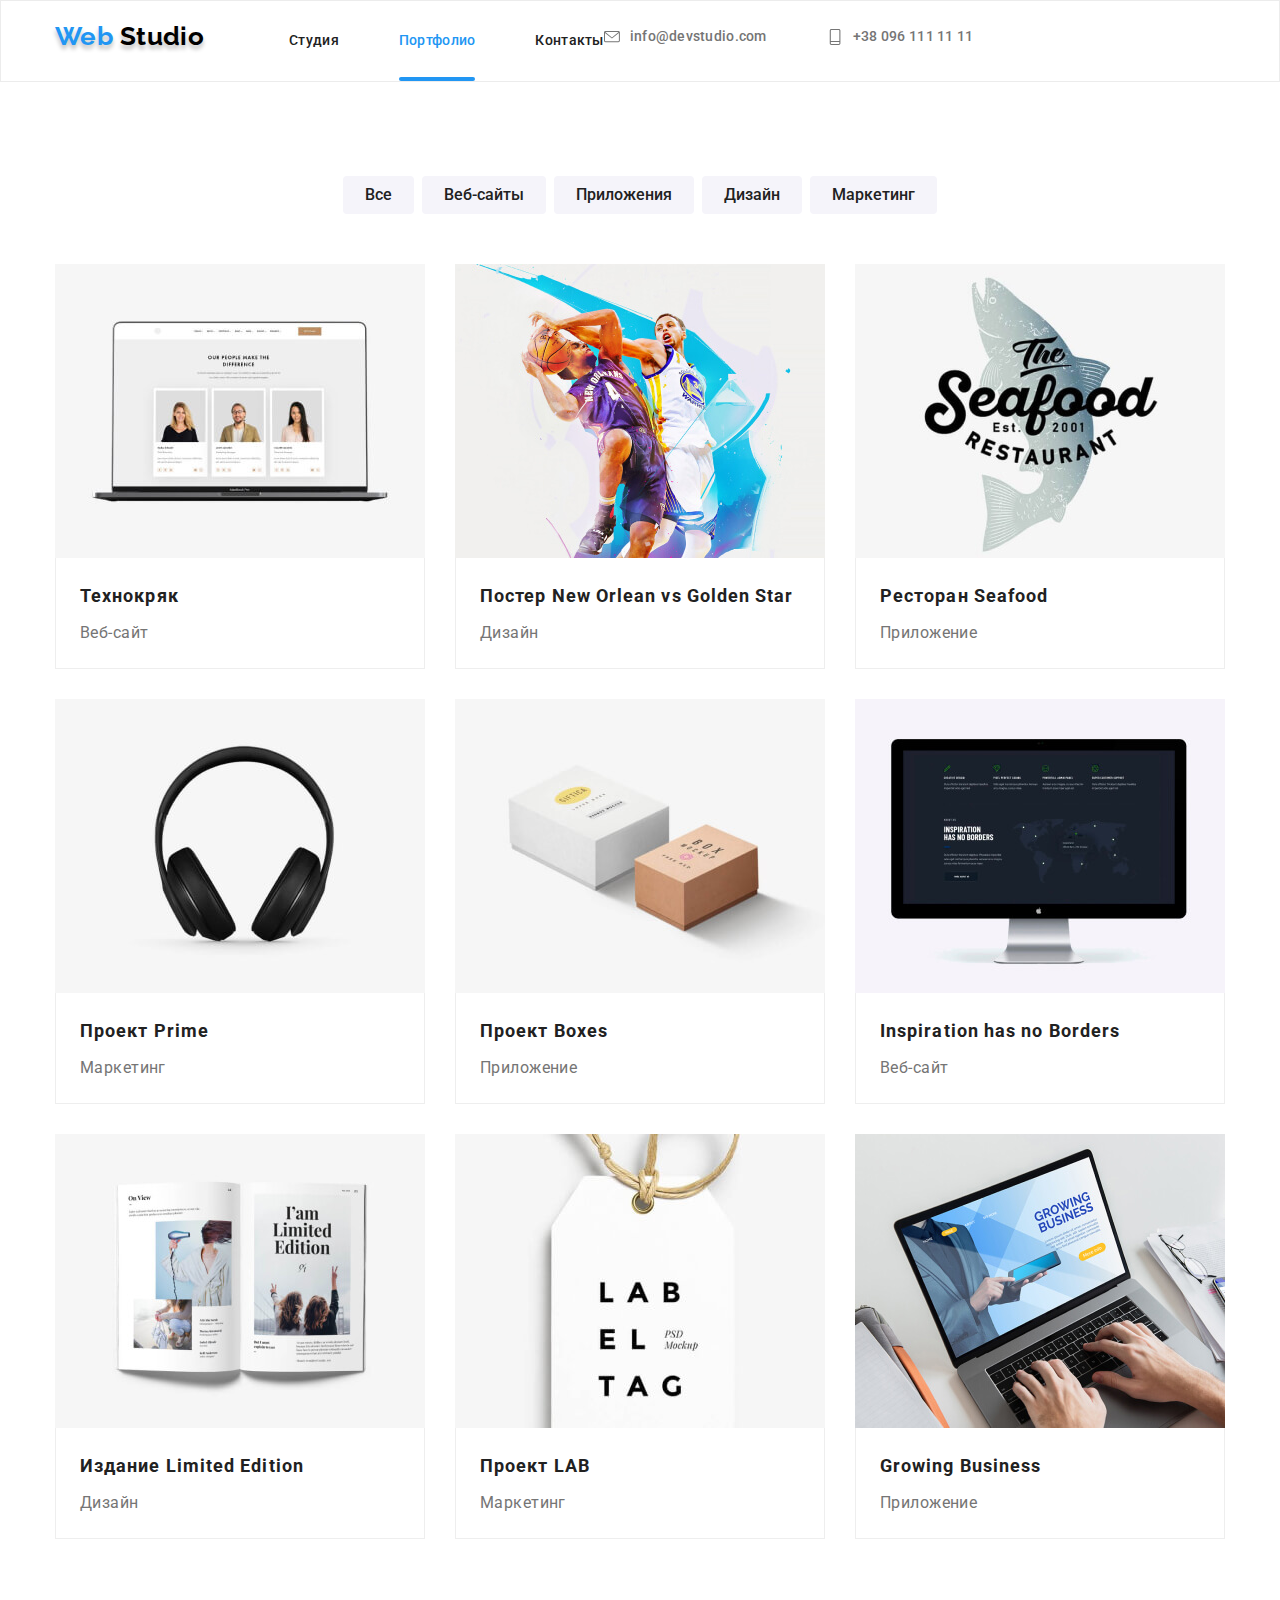
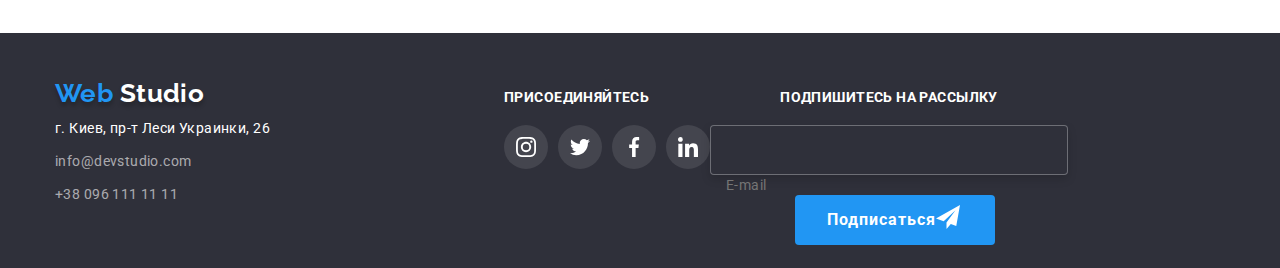
==== portfolio.html @ c0e1aef9 "adaptive" ====
<!DOCTYPE html>
<html lang="ru">
<head>
    <meta charset="UTF-8">
    <meta name="Web-Studio" content="Создание сайтов для любого бизнеса">
    <title>Web-Studio</title>
    <link rel="stylesheet" href="https://cdnjs.cloudflare.com/ajax/libs/animate.css/4.0.0/animate.min.css"/>
    <link href="https://fonts.googleapis.com/css2?family=Raleway:wght@700&family=Roboto:wght@400;500;700;900&display=swap" rel="stylesheet">
    <link rel="stylesheet" href="./css/portfolio.min.css">
</head>
<body>
    <!-- Шапка -->
    <header class="header">
        <nav class="container navigation" >
             <a class="logo link animate__pulse" lang="en" href="./index.html"> 
                <span class="logo-web" > Web </span> Studio </a> 
            <ul class="navigation-list list">
            <li class="navigation-list-item"> 
                <a class="navigation-list-link stud link"
                 href="./index.html"> Cтудия  </a></li>
            <li class="navigation-list-item">
                 <a class="navigation-list-link portf link"
                  href="./portfolio.html"> Портфолио  </a></li>
            <li class="navigation-list-item"> 
                <a class="navigation-list-link contacts link" href="  "> Контакты  </a></li>
            </ul>
            <address class="address">
                <ul class="address-nav list">
                <li class="address-nav-list">
                    <a class="address-nav-link link" 
                    href="mailto:info@devstudio.com">
                    <svg class="address-nav-list-svg">
                        <use href="./images/sprite.svg#icon-email"></use>
                    </svg>
                     info@devstudio.com  </a></li>
                     <li class="address-nav-list">
                    <a class="address-nav-link link"
                    href="tell:+380961111111"> 
                    <svg class="address-nav-list-svg">
                        <use href="./images/sprite.svg#icon-mobile"></use>
                    </svg>
                    +38 096 111 11 11  </a> 
                </li></ul>
                
            </address>  
        </nav>
    </header>

<!--Основа-->
<main>
    <div  class="container section portfolio">
    <h1 hidden> Галерея </h1>
    <ul class="filter-portfolio list">
        <li class="filter-portfolio-button work-button"> <button type="button" > Все </button></li>
        <li class="filter-portfolio-button work-button"> <button type="button" > Веб-сайты</button></li>
        <li class="filter-portfolio-button work-button"> <button type="button" > Приложения</button></li>
        <li class="filter-portfolio-button work-button"> <button type="button" > Дизайн</button></li>
        <li class="filter-portfolio-button work-button"> <button type="button" > Маркетинг</button></li>
    </ul>
    <!--Третья, шестая и девятая картинка берет свойство высоты авто, а другие нет,почему? -->
    <ul class="portfolio list link">
        <li class="portfolio-list">
            <a class="portfolio-list-link link" href="">
            <div class="portfolio-box">
            <img src="./images/portfolio-images/portfolio-images-website-1.jpg" 
            alt="Фото проекта веб-сайта 1" width="370" height="294"> 
            <p class="portfolio-text-hidden">Технокряк это современная площадка распространения коронавируса. 
                Компании используют эту платформу для цифрового шпионажа и атак на защищённые сервера конкурентов.</p>
        </div>
            <div class="portfolio-list-class">
                 <h2 class="portfolio-list-title link">Технокряк</h2> 
                <p class="portfolio-list-text link">Веб-сайт</p> 
                </div></a></li>
        
         <li class="portfolio-list">
             <a class="portfolio-list-link link" href="">
                <div class="portfolio-box">
                <img src="./images/portfolio-images/portfolio-images-design-1.jpg" 
            alt="Фото проекта дизайн 1" width="370" height="294">
             <p class="portfolio-text-hidden">Технокряк это современная площадка распространения коронавируса. 
                Компании используют эту платформу для цифрового шпионажа и атак на защищённые сервера конкурентов.</p>
        </div>  
            <div class="portfolio-list-class">
                <h2 class="portfolio-list-title">Постер <span lang="en"> New Orlean vs Golden Star</span></h2> 
                <p class="portfolio-list-text">Дизайн</p> 
                <p hidden></p> 
                </div></a></li>
        
        <li class="portfolio-list">
            <a class="portfolio-list-link link" href="">
                <div class="portfolio-box">
                <img  src="./images/portfolio-images/portfolio-images-app-1.jpg"
            alt="Фото проекта приложение 1" width="370" height="294">
             <p class="portfolio-text-hidden">Технокряк это современная площадка распространения коронавируса. 
                Компании используют эту платформу для цифрового шпионажа и атак на защищённые сервера конкурентов.</p>
        </div>
             <div class="portfolio-list-class">
                 <h2 class="portfolio-list-title">Ресторан<span lang="en"> Seafood</span></h2> 
                <p class="portfolio-list-text">Приложение</p> <p hidden></p>
                </div></a></li>
        
        <li class="portfolio-list">
            <a class="portfolio-list-link link" href="">
                 <div class="portfolio-box">
                <img src="./images/portfolio-images/portfolio-images-marketing-1.jpg" 
            alt="Фото проекта маркетинг 1" width="370" height="294"> 
             <p class="portfolio-text-hidden">Технокряк это современная площадка распространения коронавируса. 
                Компании используют эту платформу для цифрового шпионажа и атак на защищённые сервера конкурентов.</p>
        </div>
             <div class="portfolio-list-class">
                <h2 class="portfolio-list-title"> Проект <span lang="en"> Prime</span></h2> 
                 <p class="portfolio-list-text">Маркетинг</p> <p hidden></p>
                </div></a></li>
        
         <li class="portfolio-list">
             <a class="portfolio-list-link link" href="">
                  <div class="portfolio-box">
                  <img src="./images/portfolio-images/portfolio-images-app-2.jpg" 
            alt="Фото проекта приложение 2" width="370" height="294"> 
             <p class="portfolio-text-hidden">Технокряк это современная площадка распространения коронавируса. 
                Компании используют эту платформу для цифрового шпионажа и атак на защищённые сервера конкурентов.</p>
        </div>
             <div class="portfolio-list-class">
             <h2 class="portfolio-list-title">Проект <span lang="en"> Boxes</span></h2> 
             <p class="portfolio-list-text"> Приложение </p> <p hidden></p>
            </div></a></li>
        
         <li class="portfolio-list">
             <a class="portfolio-list-link link" href="">
                  <div class="portfolio-box">
                  <img src="./images/portfolio-images/portfolio-images-website-2.jpg" 
            alt="Фото проекта веб-сайта 2" width="370" height="294">
             <p class="portfolio-text-hidden">Технокряк это современная площадка распространения коронавируса. 
                Компании используют эту платформу для цифрового шпионажа и атак на защищённые сервера конкурентов.</p>
        </div> 
             <div class="portfolio-list-class">
            <h2 class="portfolio-list-title"><span lang="en"> Inspiration has no Borders</span></h2> 
             <p class="portfolio-list-text"> Веб-сайт </p> <p hidden></p></div></a></li>
        
         <li class="portfolio-list">
             <a class="portfolio-list-link link" href="">
                  <div class="portfolio-box">
                  <img src="./images/portfolio-images/portfolio-images-design-2.jpg" 
            alt="Фото проекта дизайн 2" width="370" height="294">
             <p class="portfolio-text-hidden">Технокряк это современная площадка распространения коронавируса. 
                Компании используют эту платформу для цифрового шпионажа и атак на защищённые сервера конкурентов.</p>
        </div>  
            <div class="portfolio-list-class">
            <h2 class="portfolio-list-title"> Издание <span lang="en"> Limited Edition </span></h2> 
            <p class="portfolio-list-text">Дизайн</p> <p hidden></p></div></a></li>
        
        <li class="portfolio-list">
            <a class="portfolio-list-link link" href="">
                 <div class="portfolio-box">
                 <img src="./images/portfolio-images/portfolio-images-marketing-2.jpg" 
            alt="Фото проекта маркетинг 2" width="370" height="294">
             <p class="portfolio-text-hidden">Технокряк это современная площадка распространения коронавируса. 
                Компании используют эту платформу для цифрового шпионажа и атак на защищённые сервера конкурентов.</p>
        </div>  
            <div class="portfolio-list-class">
            <h2 class="portfolio-list-title">Проект <span lang="en"> LAB </span></h2> 
            <p class="portfolio-list-text">Маркетинг</p> <p hidden></p></div></a></li>
        
        <li class="portfolio-list">
            <a class="portfolio-list-link link" href="">
                 <div class="portfolio-box">
                 <img src="./images/portfolio-images/portfolio-images-app-3.jpg" 
            alt="Фото проекта приложение 3" width="370" height="294"> 
             <p class="portfolio-text-hidden">Технокряк это современная площадка распространения коронавируса. 
                Компании используют эту платформу для цифрового шпионажа и атак на защищённые сервера конкурентов.</p>
        </div> 
            <div class="portfolio-list-class">
            <h2 class="portfolio-list-title"><span lang="en"> Growing Business</span></h2> 
            <p class="portfolio-list-text">Приложение</p> <p hidden></p></div></a></li>
    </ul>
</div>


</main>

<!-- Подвал -->

<footer>
    <div class="container">
     <div class="footer-flex">
         <div class="footer-section-address">
        <a class="logo foot link" lang="en" href="./index.html"> <span class="logo-web" > Web </span> <span class="logo-studio" >Studio</span>  </a>  
    <address class="address-footer text" >
        г. Киев, пр-т Леси Украинки, 26  </address>
    
        <address class="address-footer contact">
            <a class="address-nav-link-footer mail link" href="mailto:info@devstudio.com"> info@devstudio.com  </a>
            <a class="address-nav-link-footer tell link" href="tell:+380961111111"> +38 096 111 11 11  </a>  
        </address>
        </div>
    <!-- Присоединяйтесь /// -->
    <div class="footer-section join-in" >    
      <b class="join-in-text"> Присоединяйтесь </b> 
      <ul class="social link list">
        <li class="social-link" > 
            <a class="social-link-item bottom" href="" aria-label="Ссылка на Instagram">
            <svg class="social-link-svg bottom-svg">
                <use href="./images/sprite.svg#icon-instagram"></use>
            </svg></a></li>
        <li class="social-link"> 
            <a class="social-link-item bottom" href="" aria-label="Ссылка на Twitter">
                <svg class="social-link-svg bottom-svg">
                <use href="./images/sprite.svg#icon-twitter"></use>
            </svg></a></li> 
        <li class="social-link"> 
            <a class="social-link-item bottom" href="" aria-label="Ссылка на Facebook">
                <svg class="social-link-svg bottom-svg">
                <use href="./images/sprite.svg#icon-facebook"></use>
            </svg></a></li>
        <li class="social-link"> 
            <a class="social-link-item bottom" href="" aria-label="Ссылка на Linkedin">
                <svg class="social-link-svg bottom-svg">
                <use href="./images/sprite.svg#icon-linkedin"></use>
            </svg></a></li>
    </ul>
    </div>
    <div class="footer-subscribe">
        <b class="join-in-text">ПОДПИШИТЕСЬ НА РАССЫЛКУ</b>
        <form action="#" class="footer-subscribe-form">
            <input type="email" id="subscribe-email" name="footer-email" placeholder=" " class="footer-subscribe-input" />
            <label for="subscribe-email" class="footer-subscribe-label">E-mail</label>
            <button type="submit" class="footer-subscribe-button hero-title-button">
                <span>Подписатьcя</span>
                <svg width="24" height="24">
                    <use href="./images/sprite.svg#icon-icon-send"></use>
                </svg>
            </button>
        </form>
    </div>
    </div>
    </footer>
</div>
</footer>
<script src="./js/modal.js"></script>
</body>
</html>
---- css/portfolio.min.css ----
/*! normalize.css v8.0.1 | MIT License | github.com/necolas/normalize.css */html{line-height:1.15;-webkit-text-size-adjust:100%}body{margin:0}main{display:block}h1{font-size:2em;margin:0.67em 0}hr{box-sizing:content-box;height:0;overflow:visible}pre{font-family:monospace, monospace;font-size:1em}a{background-color:transparent}abbr[title]{border-bottom:none;text-decoration:underline;text-decoration:underline dotted}b,strong{font-weight:bolder}code,kbd,samp{font-family:monospace, monospace;font-size:1em}small{font-size:80%}sub,sup{font-size:75%;line-height:0;position:relative;vertical-align:baseline}sub{bottom:-0.25em}sup{top:-0.5em}img{border-style:none}button,input,optgroup,select,textarea{font-family:inherit;font-size:100%;line-height:1.15;margin:0}button,input{overflow:visible}button,select{text-transform:none}button,[type="button"],[type="reset"],[type="submit"]{-webkit-appearance:button}button::-moz-focus-inner,[type="button"]::-moz-focus-inner,[type="reset"]::-moz-focus-inner,[type="submit"]::-moz-focus-inner{border-style:none;padding:0}button:-moz-focusring,[type="button"]:-moz-focusring,[type="reset"]:-moz-focusring,[type="submit"]:-moz-focusring{outline:1px dotted ButtonText}fieldset{padding:0.35em 0.75em 0.625em}legend{box-sizing:border-box;color:inherit;display:table;max-width:100%;padding:0;white-space:normal}progress{vertical-align:baseline}textarea{overflow:auto}[type="checkbox"],[type="radio"]{box-sizing:border-box;padding:0}[type="number"]::-webkit-inner-spin-button,[type="number"]::-webkit-outer-spin-button{height:auto}[type="search"]{-webkit-appearance:textfield;outline-offset:-2px}[type="search"]::-webkit-search-decoration{-webkit-appearance:none}::-webkit-file-upload-button{-webkit-appearance:button;font:inherit}details{display:block}summary{display:list-item}template{display:none}[hidden]{display:none}.navigation-list-link,.address,.address-nav-list{font-weight:500;font-size:14px;line-height:1.14;letter-spacing:0.02em}.social{display:flex;flex-direction:row;flex-wrap:nowrap;justify-content:space-between;align-items:baseline}.list,.logo.foot.link,.portfolio.list{margin:0;padding:0}html{box-sizing:border-box}*,::before,::after{box-sizing:inherit}body{background-color:#fff;font-family:"Roboto",sans-serif;font-size:14px;color:#212121;letter-spacing:0.03em}img{display:block;max-width:100%;height:auto}.navigation{display:flex}.link{text-decoration:none;display:block}.list{list-style:none}.logo{font-family:Raleway;font-style:normal;font-weight:bold;font-size:26px;line-height:1.2;margin-right:85px;color:#000;text-shadow:0px 4px 4px rgba(0,0,0,0.25);animation-duration:10000ms}.logo .logo-web{color:#2196F3}.logo-studio{color:#fff}.logo.foot.link{margin-bottom:8px}.container{margin-left:auto;margin-right:auto;padding-left:15px;padding-right:15px;min-width:358px}@media screen and (min-width: 480px){.container{width:480px}}@media screen and (min-width: 768px){.container{width:768px}}@media screen and (min-width: 1200px){.container{width:1200px}}.section{padding-top:60px;padding-bottom:60px}@media screen and (min-width: 1200px){.section{padding-top:94px;padding-bottom:94px}}button{border:0}.menu-button{display:inline-flex;text-align:center;margin:0;padding:0;width:40px;height:40px;border:none;background-color:transparent}@media screen and (min-width: 768px){.menu-button{display:none}}.menu-button .icon-cross{display:none}.menu-button.is-open .icon-cross{display:block}.menu-button.is-open .icon-menu{display:none}.hero-title-button{font-weight:bold;font-size:16px;line-height:1.87;letter-spacing:0.06em;background-color:#2196F3;color:#fff;padding:10px 32px 10px 32px;border-radius:4px;border-color:#2196F3;transition:color 250ms cubic-bezier(0.4, 0, 0.2, 1)}.hero-title-button.hero:focus,.hero-title-button.hero:hover{color:#fff}.hero-title-button.hover-color{background-color:#188CE8;transition:color 250ms cubic-bezier(0.4, 0, 0.2, 1)}.hero-title-button.hover-color:hover{background-color:#2196F3}.work-button button{font-style:normal;font-weight:500;font-size:16px;line-height:1.62;text-align:center;background-color:#f5f4fa;border-radius:4px;border-width:0;padding-top:6px;padding-right:22px;padding-bottom:6px;padding-left:22px;color:#212121;background-color:#F5F4FA;transition:background-color 250ms cubic-bezier(0.4, 0, 0.2, 1),color 250ms cubic-bezier(0.4, 0, 0.2, 1)}.work-button button:focus,.work-button button:hover{color:#fff;outline:none;background-color:#2196F3}.filter-portfolio-button.work-button:not(:last-child){margin-right:8px}.footer-subscribe-button{margin-left:12px;fill:#fff;transition:background-color 250ms cubic-bezier(0.4, 0, 0.2, 1)}.footer-subscribe-button .svg{margin-left:10px}.footer-subscribe-button:hover,.footer-subscribe-button:focus{background-color:#188CE8}.header{position:relative;border:1px solid #ECECEC}@media screen and (max-width: 767px){.navigation{position:relative;align-items:center;justify-content:space-between;flex-grow:1;height:60px}.menu-container{background-color:#fff;padding-top:60px;padding-bottom:60px;text-align:center;font-size:20px}}@media screen and (min-width: 767px){.navigation{align-items:baseline}.navigation-list{display:flex;align-items:center}.navigation-list-item:not(:last-child){margin-right:50px}}@media screen and (max-width: 767px){.menu-container{display:none;position:absolute;top:100%;left:0;width:100%}.menu-container.is-open{display:block}}@media screen and (min-width: 768px){.menu-container{display:flex;justify-content:space-between;flex-grow:1}}@media screen and (max-width: 767px){.navigation-list{margin-bottom:60px}.navigation-list-link{display:inline-block}.navigation-list-link.studio{padding-bottom:8px}.navigation-list-link.portfolio{padding-bottom:8px}}.navigation-list-link{transition:color 250ms cubic-bezier(0.4, 0, 0.2, 1);position:relative}@media screen and (min-width: 768px){.navigation-list-link.link{color:#212121;padding-top:32px;padding-bottom:32px}}.navigation-list-link:hover,.navigation-list-link:focus{color:#2196F3}@media screen and (max-width: 480px){.navigation-list-item:not(:last-child){margin-bottom:40px;text-align:center}}@media screen and (min-width: 780px){.navigation-list-item{position:relative}.navigation-list-item:not(:last-child){margin-right:60px}}.navigation-list-link.studio::after,.navigation-list-link.portf::after{position:absolute;bottom:0;left:0;display:block;content:"";width:100%;height:4px;background:#2196F3;border-radius:2px}.navigation-list-link.studio:hover::after,.navigation-list-link.portf:hover::after{background-color:#757575}.navigation-list-link.studio,.navigation-list-link.portf{color:#2196F3;transition:color 1030ms cubic-bezier(0.4, 0, 0.2, 1),background-color 1030ms cubic-bezier(0.4, 0, 0.2, 1)}.navigation-list-link.studio:hover,.navigation-list-link.studio:focus,.navigation-list-link.portf:hover,.navigation-list-link.portf:focus{color:#757575}.address{display:block;font-style:normal}@media screen and (min-width: 1200px){.address-nav{display:flex}}.address-nav-link{color:#757575;transition:color 250ms cubic-bezier(0.4, 0, 0.2, 1)}.address-nav-link:hover,.address-nav-link:focus{color:#2196F3}@media screen and (min-width: 786px){.address-nav-link{display:flex;flex-wrap:nowrap;align-content:flex-start}}@media screen and (max-width: 480px){.address-nav-list{display:block}.address-nav-list:not(:last-child){margin-bottom:16px}}@media screen and (min-width: 1200px){.address-nav-list:not(:last-child){margin-right:60px}}.address-nav-list-svg{align-items:center;padding:0px;margin:0px;fill:#757575;width:16px;height:16px;margin-right:10px;transition:fill 250ms cubic-bezier(0.4, 0, 0.2, 1)}.address-nav-link:hover .address-nav-list-svg,.address-nav-link:focus .address-nav-list-svg{fill:#2196F3}.icon-cross{width:24px;height:16px}.icon-cross:hover,.icon-cross:focus{fill:#2196F3}.icon-menu{width:19px;height:19px}.icon-menu:hover,.icon-menu:focus{fill:#2196F3}.social.link.list{display:flex;justify-content:center}.social-link-item{display:flex;justify-content:center;align-items:center;width:44px;height:44px;border-radius:50%;background-color:#fff;transition:background-color 500ms cubic-bezier(0.4, 0, 0.2, 1)}.social-link-item:hover,.social-link-item:focus{background-color:#2196F3}.social-link:not(:last-child){margin-right:10px}.social-link-svg{width:20px;height:20px;fill:#AFB1B8;transition:fill 250ms cubic-bezier(0.4, 0, 0.2, 1)}.social-link-item:hover .social-link-svg,.social-link-item:focus .social-link-svg{fill:#fff}.social-link-svg.bottom-svg{fill:#fff;transition:fill 250ms cubic-bezier(0.4, 0, 0.2, 1)}.social-link-item.bottom{background-color:rgba(255,255,255,0.1)}.social-link-item.bottom:hover,.social-link-item.bottom:focus{background-color:#2196F3}footer{background-color:#2F303A;box-shadow:0px 4px 4px rgba(0,0,0,0.25)}.address-footer{font-weight:normal;font-size:14px;font-style:normal;line-height:1.71;display:block;color:#fff}.address-footer.text{margin-bottom:9px}.address-nav-link-footer{color:rgba(255,255,255,0.6)}.address-nav-link-footer.mail{margin-bottom:9px}@media screen and (min-width: 768px){.footer-flex{padding-bottom:60px}.footer-mobile{display:flex;padding-top:60px;align-items:baseline;padding-bottom:60px;margin-right:60px;margin-left:60px}.footer-section-address{margin-right:165px}.div-subscribe-form{display:flex;justify-content:center}.footer-subscribe-form{display:flex;align-items:center;flex-direction:column}.footer-subscribe-input{width:450px;height:50px;margin-bottom:20px}.footer-subscribe-label{top:20%}.footer-subscribe-button{display:flex;width:200px;height:50px}.footer-subscribe-button-text{margin-right:10px}}@media screen and (min-width: 1200px){.footer-mobile{display:block;padding-top:0px;padding-bottom:0px;margin-right:0px;margin-left:0px}.footer-flex{display:flex;padding-bottom:0px;padding-top:45px;align-items:baseline;padding-bottom:23px}.footer-section.join-in{margin-left:69px}.footer-subscribe{margin-left:94px}.footer-subscribe-form{display:flex;justify-content:center}.footer-subscribe-input{width:358px}.footer-subscribe-label{top:50%}.footer-section-address{flex-direction:column}}.join-in{margin-bottom:20px}.join-in-text{display:block;font-weight:bold;font-size:14px;line-height:16px;text-transform:uppercase;color:#fff;margin-bottom:20px}.join-in-svg{margin-left:10px;width:24px;height:24px;fill:#fff}.footer-subscribe{text-align:center;position:relative;margin:0px}.footer-subscribe-form{position:relative;margin:0px}.footer-subscribe-input{border-radius:4px;padding-left:15px;color:#fff;border:1px solid rgba(255,255,255,0.3);background-color:#2F303A;filter:drop-shadow(0px 4px 4px rgba(0,0,0,0.15))}.footer-subscribe-label{position:absolute;left:16px;transform:translateY(-50%);transition-duration:250ms;transition-timing-function:cubic-bezier(0.4, 0, 0.2, 1);color:#757575}.footer-subscribe-input:focus+.footer-subscribe-label,.footer-subscribe-input:not(:placeholder-shown)+.footer-subscribe-label{opacity:0}.portfolio-box{position:relative;overflow:hidden}.container.portfolio{padding-bottom:94px}.filter-portfolio{display:flex;justify-content:center;margin-bottom:50px}.portfolio.list{display:flex;flex-wrap:wrap;background-color:#fff}.portfolio-list:not(:nth-child(3n)){margin-right:30px}.portfolio-list:not(:nth-last-child(-n+3)){margin-bottom:30px}.portfolio-list-class{padding:20px 24px;border-left:1px solid #EEEEEE;border-right:1px solid #EEEEEE;border-bottom:1px solid #EEEEEE}.portfolio-list-link{transition:box-shadow 250ms cubic-bezier(0.4, 0, 0.2, 1)}.portfolio-list-link:hover,.portfolio-list-link:focus{box-shadow:1px 4px 6px rgba(0,0,0,0.16),0px 4px 4px rgba(0,0,0,0.06),0px 1px 1px rgba(0,0,0,0.12)}.portfolio-list-title{font-weight:bold;font-size:18px;line-height:2;letter-spacing:0.06em;margin:0px;margin-bottom:4px;color:#212121}.portfolio-list-text{font-weight:normal;font-size:16px;line-height:1.87;margin:0px;color:#757575}.portfolio-text-hidden{display:block;top:0;position:absolute;width:100%;left:0;margin:0;padding:63px 24px;height:101%;font-size:18px;line-height:1.55em;color:#fff;background-color:rgba(33,150,243,0.9);transform:translateY(100%);transition-duration:1000ms;transition-timing-function:cubic-bezier(0.4, 0, 0.2, 1)}.portfolio-list:hover .portfolio-text-hidden{transform:translateX(0);top:100}
/*# sourceMappingURL=portfolio.min.css.map */
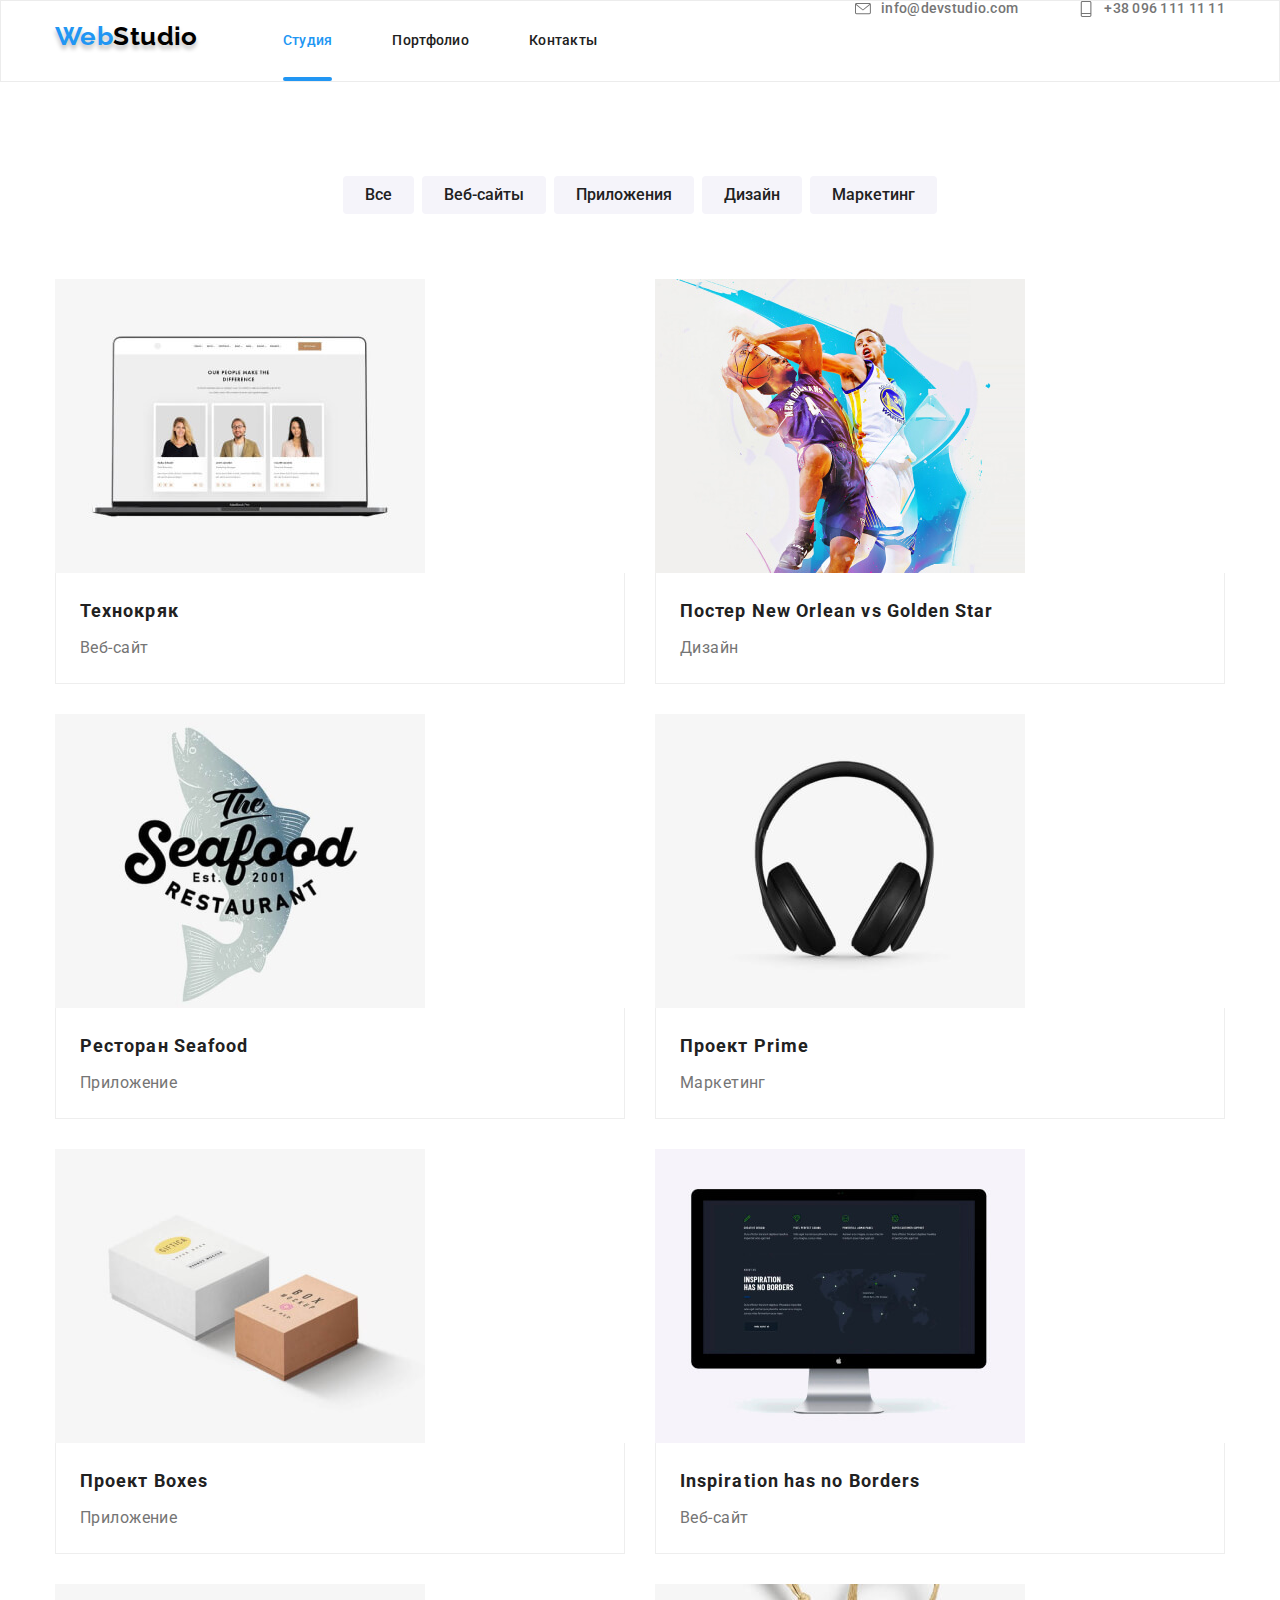
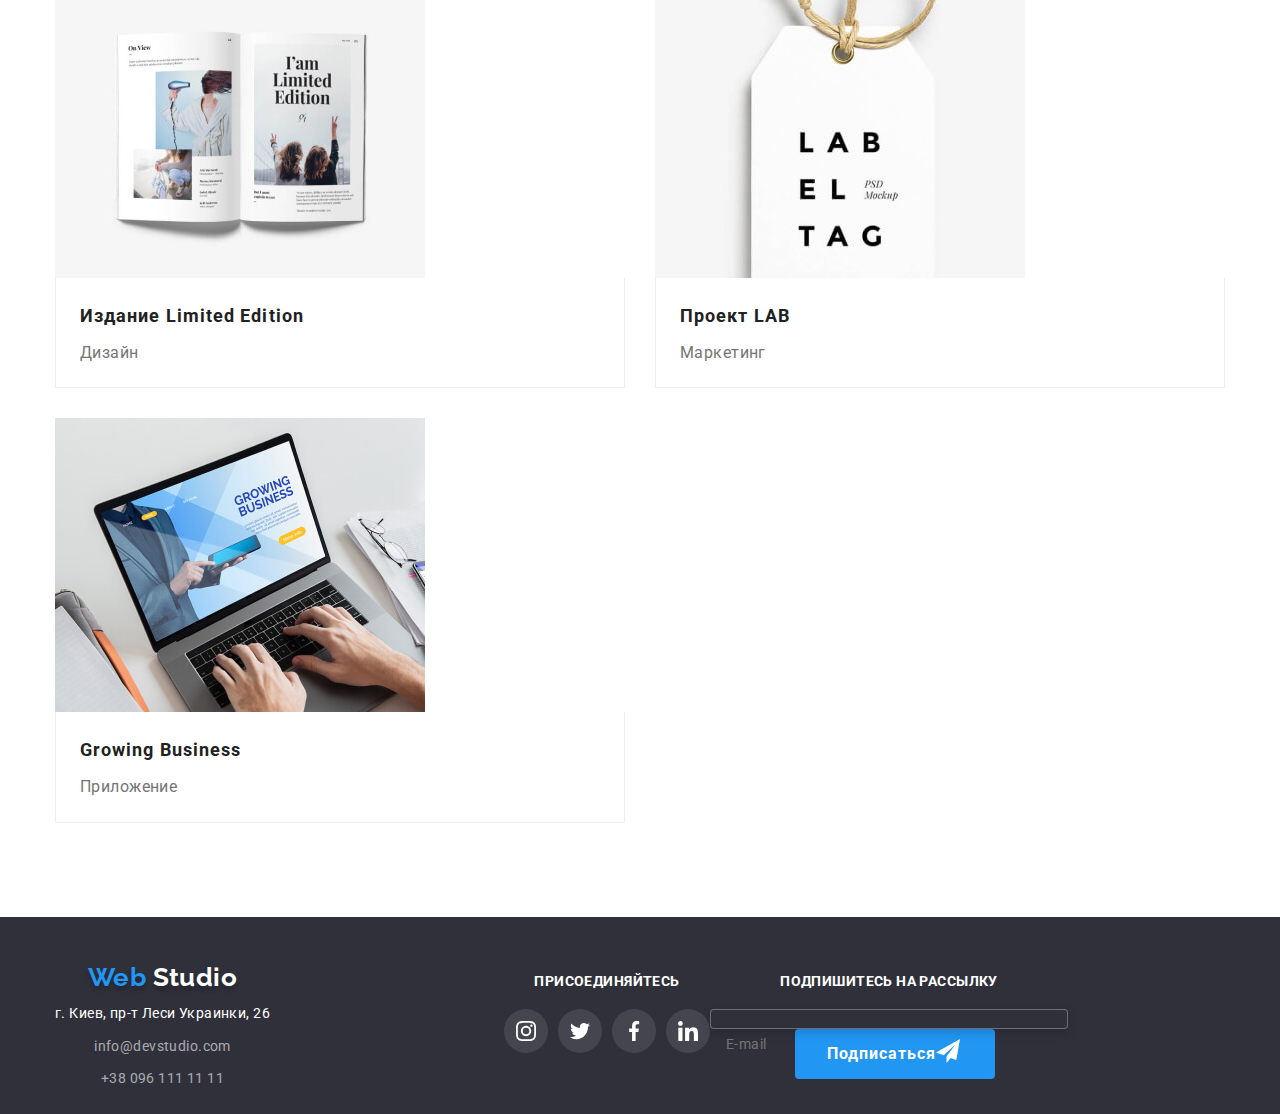
==== commit bf3757ca: "portfolio adaptive" ====
--- a/portfolio.html
+++ b/portfolio.html
@@ -1,50 +1,63 @@
 <!DOCTYPE html>
 <html lang="ru">
-<head>
-    <meta charset="UTF-8">
-    <meta name="Web-Studio" content="Создание сайтов для любого бизнеса">
-    <title>Web-Studio</title>
-    <link rel="stylesheet" href="https://cdnjs.cloudflare.com/ajax/libs/animate.css/4.0.0/animate.min.css"/>
-    <link href="https://fonts.googleapis.com/css2?family=Raleway:wght@700&family=Roboto:wght@400;500;700;900&display=swap" rel="stylesheet">
-    <link rel="stylesheet" href="./css/portfolio.min.css">
-</head>
-<body>
+    <head>
+        <meta charset="UTF-8">
+        <meta name="viewport" content="width=device-width, initial-scale=1.0">
+        <meta name="Web-Studio" content="Создание сайтов для любого бизнеса">
+        <title>Web-Studio</title>
+        <link rel="stylesheet" href="https://cdnjs.cloudflare.com/ajax/libs/animate.css/4.0.0/animate.min.css"/>
+        <link href="https://fonts.googleapis.com/css2?family=Raleway:wght@700&family=Roboto:wght@400;500;700;900&display=swap" rel="stylesheet">
+        <link rel="stylesheet" href="./css/main.min.css">
+    </head>
+    <body>
     <!-- Шапка -->
-    <header class="header">
-        <nav class="container navigation" >
-             <a class="logo link animate__pulse" lang="en" href="./index.html"> 
-                <span class="logo-web" > Web </span> Studio </a> 
-            <ul class="navigation-list list">
-            <li class="navigation-list-item"> 
-                <a class="navigation-list-link stud link"
-                 href="./index.html"> Cтудия  </a></li>
-            <li class="navigation-list-item">
-                 <a class="navigation-list-link portf link"
-                  href="./portfolio.html"> Портфолио  </a></li>
-            <li class="navigation-list-item"> 
-                <a class="navigation-list-link contacts link" href="  "> Контакты  </a></li>
-            </ul>
-            <address class="address">
-                <ul class="address-nav list">
-                <li class="address-nav-list">
-                    <a class="address-nav-link link" 
-                    href="mailto:info@devstudio.com">
-                    <svg class="address-nav-list-svg">
-                        <use href="./images/sprite.svg#icon-email"></use>
+        <header class="header">
+            <nav class="container navigation">
+                 <a class="logo link animate__pulse" lang="en" href="./index.html"> 
+                <span class="logo-web" > Web</span>Studio </a>
+            <div class="menu-container" id="menu-container" data-menu aria-expanded="true">
+                <ul class="navigation-list list">
+                <li class="navigation-list-item "> 
+                    <a class="navigation-list-link studio link"
+                     href="./index.html"> Cтудия </a></li>
+                <li class="navigation-list-item">
+                     <a class="navigation-list-link port link"
+                      href="./portfolio.html"> Портфолио  </a></li>
+                <li class="navigation-list-item"> 
+                    <a class="navigation-list-link contact link" href="  "> Контакты  </a></li>
+                </ul>
+                <address class="address">
+                    <ul class="address-nav list">
+                    <li class="address-nav-list">
+                        <a class="address-nav-link link" 
+                        href="mailto:info@devstudio.com">
+                        <svg class="address-nav-list-svg">
+                            <use href="./images/sprite.svg#icon-email"></use>
+                        </svg>
+                         info@devstudio.com  </a></li>
+                         <li class="address-nav-list">
+                        <a class="address-nav-link link"
+                        href="tell:+380961111111"> 
+                        <svg class="address-nav-list-svg">
+                            <use href="./images/sprite.svg#icon-mobile"></use>
+                        </svg>
+                        +38 096 111 11 11  </a> 
+                    </li></ul>
+                </address> 
+            </div>
+            <button type="button" class="menu-button is-open"
+                aria-expanded="false"
+                aria-controls="menu-container"
+                data-menu-button>
+                    <svg
+                    width="40px" height="40px"
+                    aria-label="переключатель мобильного меню">
+                        <use class="icon-cross" href="./images/sprite.svg#icon-close_40px" ></use>
+                        <use class="icon-menu" href="./images/sprite.svg#icon-menu_40px"></use>
                     </svg>
-                     info@devstudio.com  </a></li>
-                     <li class="address-nav-list">
-                    <a class="address-nav-link link"
-                    href="tell:+380961111111"> 
-                    <svg class="address-nav-list-svg">
-                        <use href="./images/sprite.svg#icon-mobile"></use>
-                    </svg>
-                    +38 096 111 11 11  </a> 
-                </li></ul>
-                
-            </address>  
-        </nav>
-    </header>
+                </button>
+            </nav>
+        </header>
 
 <!--Основа-->
 <main>
@@ -57,7 +70,6 @@
         <li class="filter-portfolio-button work-button"> <button type="button" > Дизайн</button></li>
         <li class="filter-portfolio-button work-button"> <button type="button" > Маркетинг</button></li>
     </ul>
-    <!--Третья, шестая и девятая картинка берет свойство высоты авто, а другие нет,почему? -->
     <ul class="portfolio list link">
         <li class="portfolio-list">
             <a class="portfolio-list-link link" href="">
@@ -236,6 +248,7 @@
     </footer>
 </div>
 </footer>
+<script src="./js/menu.js"></script>
 <script src="./js/modal.js"></script>
 </body>
 </html>--- a/css/main.min.css
+++ b/css/main.min.css
@@ -0,0 +1,2 @@
+/*! normalize.css v8.0.1 | MIT License | github.com/necolas/normalize.css */html{line-height:1.15;-webkit-text-size-adjust:100%}body{margin:0}main{display:block}h1{font-size:2em;margin:0.67em 0}hr{box-sizing:content-box;height:0;overflow:visible}pre{font-family:monospace, monospace;font-size:1em}a{background-color:transparent}abbr[title]{border-bottom:none;text-decoration:underline;text-decoration:underline dotted}b,strong{font-weight:bolder}code,kbd,samp{font-family:monospace, monospace;font-size:1em}small{font-size:80%}sub,sup{font-size:75%;line-height:0;position:relative;vertical-align:baseline}sub{bottom:-0.25em}sup{top:-0.5em}img{border-style:none}button,input,optgroup,select,textarea{font-family:inherit;font-size:100%;line-height:1.15;margin:0}button,input{overflow:visible}button,select{text-transform:none}button,[type="button"],[type="reset"],[type="submit"]{-webkit-appearance:button}button::-moz-focus-inner,[type="button"]::-moz-focus-inner,[type="reset"]::-moz-focus-inner,[type="submit"]::-moz-focus-inner{border-style:none;padding:0}button:-moz-focusring,[type="button"]:-moz-focusring,[type="reset"]:-moz-focusring,[type="submit"]:-moz-focusring{outline:1px dotted ButtonText}fieldset{padding:0.35em 0.75em 0.625em}legend{box-sizing:border-box;color:inherit;display:table;max-width:100%;padding:0;white-space:normal}progress{vertical-align:baseline}textarea{overflow:auto}[type="checkbox"],[type="radio"]{box-sizing:border-box;padding:0}[type="number"]::-webkit-inner-spin-button,[type="number"]::-webkit-outer-spin-button{height:auto}[type="search"]{-webkit-appearance:textfield;outline-offset:-2px}[type="search"]::-webkit-search-decoration{-webkit-appearance:none}::-webkit-file-upload-button{-webkit-appearance:button;font:inherit}details{display:block}summary{display:list-item}template{display:none}[hidden]{display:none}.navigation-list-link,.address,.address-nav-list{font-weight:500;font-size:14px;line-height:1.14;letter-spacing:0.02em}.social,.what-are-we-doing{display:flex;flex-direction:row;flex-wrap:nowrap;justify-content:space-between;align-items:baseline}.backdrop,.section-title-text{display:flex;justify-content:center;align-items:center}.list,.logo.foot.link,.hero-section,.hero .hero-title,.features-section-for-images .icon-antenna,.what-are-we-doing,.portfolio.list{margin:0;padding:0}html{box-sizing:border-box}*,::before,::after{box-sizing:inherit}body{background-color:#fff;font-family:"Roboto",sans-serif;font-size:14px;color:#212121;letter-spacing:0.03em}img{display:block;max-width:100%;height:auto}.navigation{display:flex}.link{text-decoration:none;display:block}.list{list-style:none}.logo{font-family:Raleway;font-style:normal;font-weight:bold;font-size:26px;line-height:1.2;margin-right:85px;color:#000;text-shadow:0px 4px 4px rgba(0,0,0,0.25);animation-duration:10000ms}.logo .logo-web{color:#2196F3}.logo-studio{color:#fff}.logo.foot.link{margin-bottom:8px}.container{margin-left:auto;margin-right:auto;padding-left:15px;padding-right:15px;min-width:358px}@media screen and (min-width: 480px){.container{width:480px}}@media screen and (min-width: 768px){.container{width:768px}}@media screen and (min-width: 1200px){.container{width:1200px}}.section{padding-top:60px;padding-bottom:60px}@media screen and (min-width: 1200px){.section{padding-top:94px;padding-bottom:94px}}button{border:0}.menu-button{display:inline-flex;text-align:center;margin:0;padding:0;width:40px;height:40px;border:none;background-color:transparent}@media screen and (min-width: 768px){.menu-button{display:none}}.menu-button .icon-cross{display:none}.menu-button.is-open .icon-cross{display:block}.menu-button.is-open .icon-menu{display:none}.hero-title-button{font-weight:bold;font-size:16px;line-height:1.87;letter-spacing:0.06em;background-color:#2196F3;color:#fff;padding:10px 32px 10px 32px;border-radius:4px;border-color:#2196F3;transition:color 250ms cubic-bezier(0.4, 0, 0.2, 1)}.hero-title-button.hero:focus,.hero-title-button.hero:hover{color:#fff}.hero-title-button.hover-color{background-color:#188CE8;transition:color 250ms cubic-bezier(0.4, 0, 0.2, 1)}.hero-title-button.hover-color:hover{background-color:#2196F3}.work-button button{font-style:normal;font-weight:500;font-size:16px;line-height:1.62;text-align:center;background-color:#f5f4fa;border-radius:4px;border-width:0;padding-top:6px;padding-right:22px;padding-bottom:6px;padding-left:22px;color:#212121;background-color:#F5F4FA;transition:background-color 250ms cubic-bezier(0.4, 0, 0.2, 1),color 250ms cubic-bezier(0.4, 0, 0.2, 1)}.work-button button:focus,.work-button button:hover{color:#fff;outline:none;background-color:#2196F3}.filter-portfolio-button:first-child{margin-bottom:15px}.filter-portfolio-button.work-button:not(:last-child){margin-right:8px}.footer-subscribe-button{margin-left:12px;fill:#fff;transition:background-color 250ms cubic-bezier(0.4, 0, 0.2, 1)}.footer-subscribe-button .svg{margin-left:10px}.footer-subscribe-button:hover,.footer-subscribe-button:focus{background-color:#188CE8}.social.link.list{display:flex;justify-content:center}.social-link-item{display:flex;justify-content:center;align-items:center;width:44px;height:44px;border-radius:50%;background-color:#fff;transition:background-color 500ms cubic-bezier(0.4, 0, 0.2, 1)}.social-link-item:hover,.social-link-item:focus{background-color:#2196F3}.social-link:not(:last-child){margin-right:10px}.social-link-svg{width:20px;height:20px;fill:#AFB1B8;transition:fill 250ms cubic-bezier(0.4, 0, 0.2, 1)}.social-link-item:hover .social-link-svg,.social-link-item:focus .social-link-svg{fill:#fff}.social-link-svg.bottom-svg{fill:#fff;transition:fill 250ms cubic-bezier(0.4, 0, 0.2, 1)}.social-link-item.bottom{background-color:rgba(255,255,255,0.1)}.social-link-item.bottom:hover,.social-link-item.bottom:focus{background-color:#2196F3}.backdrop{position:fixed;left:0;top:0;width:100%;height:100%;background-color:rgba(0,0,0,0.2);z-index:100}.modal-form{position:relative;height:609px;display:flex;flex-direction:column;background-color:#fff;border-radius:4px;padding:40px}.modal-form-title{font-family:"Roboto",sans-serif;font-style:normal;font-weight:bold;font-size:20px;line-height:30px;text-align:center;letter-spacing:0.03em;margin:0px;margin-bottom:30px;color:#212121}@media screen and (min-width: 480px){.modal-form{width:450px;height:609px}}@media screen and (min-width: 1200px){.modal-form-title{line-height:23px}.modal-form{width:528px;height:581px}}.modal-form-input{height:40px;padding-left:42px}.modal-form-input-wrapper{position:relative;margin-bottom:40px}.modal-form-input .text-message{border:1px solid rgba(33,33,33,0.2);border-radius:4px;cursor:pointer}.modal-form-input:focus,.modal-form-input:hover,.modal-form-input:not(:placeholder-shown){outline:none;border-color:#2196F3}.modal-form-input:focus::placeholder{color:#000}.modal-form-input::placeholder{color:transparent;transition:color 250ms linear 250ms}.modal-form-input,.modal-form-message{display:block;width:100%;font-family:"Roboto",sans-serif;font-style:normal;font-weight:normal;font-size:14px;line-height:16px;letter-spacing:0.01em;border:1px solid #4b4b4b;border-radius:4px;background-color:transparent}.modal-form-message{height:120px;resize:none;position:relative;margin-left:auto;margin-right:auto;margin-bottom:28px;display:flex;align-items:center}.modal-form-message:focus,.modal-form-message:not(:placeholder-shown){outline:none;border-color:#2196F3}.modal-form-message:focus::placeholder{color:#2196F3}.modal-form-input:not(:placeholder-shown) .form-message{top:-18px}.modal-form-svg{position:absolute;top:25%;left:19px;display:inline-block;width:16px;height:16px;fill:#212121;transition:fill 250ms cubic-bezier(0.4, 0, 0.2, 1)}.modal-form-label{position:absolute;top:50%;left:46px;transform:translateY(-50%);font-family:"Roboto",sans-serif;color:#757575;font-style:normal;font-weight:normal;font-size:14px;line-height:16px;letter-spacing:0.01em;transition:transform 250ms linear}.modal-form-label.form-message{top:20%;left:16px}.modal-form-input:focus+.modal-form-label,.modal-form-input:hover+.modal-form-label,.modal-form-input:not(:placeholder-shown)+.modal-form-label{transform:translateY(-39px) translateX(-28px);color:#2196F3}.modal-form-input.text-message:focus+.modal-form-label.form-message,.modal-form-input.text-message:hover+.modal-form-label.form-message,.modal-form-input.text-message:not(:placeholder-shown)+.modal-form-label.form-message{transform:translateY(-45px) translateX(0px)}.modal-form-input:focus ~ .modal-form-svg,.modal-form-input:hover ~ .modal-form-svg,.modal-form-input:not(:placeholder-shown) ~ .modal-form-svg{fill:#2196F3}.modal-form-checkbox{position:absolute;width:1px;height:1px;margin:-1px;border:0;padding:0;clip:rect(0 0 0 0);overflow:hidden}.modal-form-custom-checkbox{display:inline-block;width:16px;height:15px;margin-left:12px;display:inline-block;border:2px solid #212121;border-radius:2px}.modal-form-checkbox:checked+.modal-form-custom-checkbox{background-color:#2196F3;background-image:url(../images/icon-check.svg);background-position:50% 50%;border:2px solid #2196F3;border-radius:2px}.text-message{width:470px;height:120px;resize:none;padding:12px 16px}.modal-form-option{margin-bottom:0px}.modal-form-option-label{margin-bottom:20px}.modal-form-option-span{font-size:12px;margin-left:9px;font-family:"Roboto",sans-serif;font-style:normal;font-weight:normal;font-size:14px;line-height:24px;letter-spacing:0.03em;color:#757575}.modal-form-option-spana{color:#2196F3}.modal-form-btn{font-weight:bold;font-size:16px;line-height:1.87;letter-spacing:0.06em;background-color:#2196F3;color:#fff;padding:10px 32px 10px 32px;margin:auto;margin-bottom:30px;width:200px;height:50px;border-radius:4px;border-color:#2196F3;transition:color 250ms cubic-bezier(0.4, 0, 0.2, 1);text-transform:uppercase;cursor:pointer}.modal-form-btn:hover,.modal-form-btn:focus{background-color:#188CE8}.is-hidden{opacity:0;visibility:hidden;pointer-events:none}.modal-close-btn-svg{position:absolute;display:flex;justify-content:center;width:11px;height:11px;fill:#000}.modal-close-btn:focus .modal-close-btn-svg,.modal-close-btn:hover .modal-close-btn-svg{fill:#2196F3}.modal-close-btn{position:absolute;top:8px;right:8px;width:30px;height:30px;border-radius:50%;background-color:transparent;border:1px solid rgba(0,0,0,0.1);cursor:pointer;transition:color 250ms linear;display:flex;justify-content:center;align-items:center;transition-duration:250ms;transition-timing-function:cubic-bezier(0.4, 0, 0.2, 1)}.header{position:relative;border:1px solid #ECECEC}@media screen and (max-width: 767px){.navigation{position:relative;align-items:center;justify-content:space-between;flex-grow:1;height:60px}.menu-container{background-color:#fff;padding-top:60px;padding-bottom:60px;text-align:center;font-size:20px}}@media screen and (min-width: 767px){.navigation{align-items:baseline}.navigation-list{display:flex;align-items:center}.navigation-list-item:not(:last-child){margin-right:50px}}@media screen and (max-width: 767px){.menu-container{display:none;position:absolute;top:100%;left:0;width:100%}.menu-container.is-open{display:block}}@media screen and (min-width: 768px){.menu-container{display:flex;justify-content:space-between;flex-grow:1}}@media screen and (max-width: 767px){.navigation-list{margin-bottom:60px}.navigation-list-link{display:inline-block}.navigation-list-link.studio{padding-bottom:8px}.navigation-list-link.portfolio{padding-bottom:8px}}.navigation-list-link{transition:color 250ms cubic-bezier(0.4, 0, 0.2, 1);position:relative}@media screen and (min-width: 768px){.navigation-list-link.link{color:#212121;padding-top:32px;padding-bottom:32px}}.navigation-list-link:hover,.navigation-list-link:focus{color:#2196F3}@media screen and (max-width: 480px){.navigation-list-item:not(:last-child){margin-bottom:40px;text-align:center}}@media screen and (min-width: 780px){.navigation-list-item{position:relative}.navigation-list-item:not(:last-child){margin-right:60px}}.navigation-list-link.studio::after,.navigation-list-link.portf::after{position:absolute;bottom:0;left:0;display:block;content:"";width:100%;height:4px;background:#2196F3;border-radius:2px}.navigation-list-link.studio:hover::after,.navigation-list-link.portf:hover::after{background-color:#757575}.navigation-list-link.studio,.navigation-list-link.portf{color:#2196F3;transition:color 1030ms cubic-bezier(0.4, 0, 0.2, 1),background-color 1030ms cubic-bezier(0.4, 0, 0.2, 1)}.navigation-list-link.studio:hover,.navigation-list-link.studio:focus,.navigation-list-link.portf:hover,.navigation-list-link.portf:focus{color:#757575}.address{display:block;font-style:normal}@media screen and (min-width: 1200px){.address-nav{display:flex}}.address-nav-link{color:#757575;transition:color 250ms cubic-bezier(0.4, 0, 0.2, 1)}.address-nav-link:hover,.address-nav-link:focus{color:#2196F3}@media screen and (min-width: 1200px){.address-nav-link{display:flex;flex-wrap:nowrap;align-content:flex-start}}@media screen and (max-width: 480px){.address-nav-list{display:block}.address-nav-list:not(:last-child){margin-bottom:16px}}@media screen and (min-width: 1200px){.address-nav-list:not(:last-child){margin-right:60px}}.address-nav-list-svg{align-items:center;padding:0px;margin:0px;fill:#757575;width:16px;height:16px;margin-right:10px;transition:fill 250ms cubic-bezier(0.4, 0, 0.2, 1)}.address-nav-link:hover .address-nav-list-svg,.address-nav-link:focus .address-nav-list-svg{fill:#2196F3}.icon-cross{width:24px;height:16px}.icon-cross:hover,.icon-cross:focus{fill:#2196F3}.icon-menu{width:19px;height:19px}.icon-menu:hover,.icon-menu:focus{fill:#2196F3}.hero{text-align:center;animation-duration:2000ms}.hero-section{margin-left:auto;margin-right:auto;background-image:linear-gradient(rgba(47,48,58,0.8), rgba(47,48,58,0.8)),url(../images/hero.jpg);background-repeat:no-repeat;background-position:center;padding-top:118px;padding-bottom:118px;max-width:1600px;background-size:cover}.hero .hero-title{font-weight:900;font-size:26px;line-height:1.36;letter-spacing:0.06em;text-transform:uppercase;margin-bottom:30px;color:#fff}@media screen and (min-width: 1200px){.hero-section{padding-top:200px;padding-bottom:200px}.hero-title{font-size:44px}}.features-list-heading{font-weight:bold;font-size:14px;line-height:1.14;text-transform:uppercase;margin:0px;margin-bottom:10px;color:#212121;text-align:center}@media screen and (min-width: 768px){.features-list-heading{text-align:left}}@media screen and (max-width: 786px){.features-section:not(:last-child){margin-bottom:30px}}@media screen and (min-width: 768px){.features-list{display:flex;flex-direction:row;flex-wrap:wrap;justify-content:space-between;align-items:baseline}.features-section{width:calc((100% - 30px) / 2)}.features-section:nth-child(-n+2){margin-bottom:30px}}@media screen and (min-width: 1200px){.features-list{flex-wrap:nowrap}}.features-section-for-images{display:flex;height:120px;margin-bottom:30px;background-color:#F5F4FA;padding-top:25px;padding-right:100px;padding-bottom:25px;padding-left:100px;border-radius:4px}.features-section-for-images .icon-antenna{display:block;width:70px;height:70px;border:none;fill:#757575}@media screen and (min-width: 1200px){.features-section-for-images{width:270px}}.features-list-text{font-weight:normal;font-size:14px;line-height:1.71;margin:0px;color:#757575}.section.doing{display:none}@media screen and (min-width: 1200px){.section{display:block}}.section-title{font-weight:bold;font-size:36px;line-height:42px;text-align:center;padding:0px;margin-top:0px;margin-bottom:50px;color:#212121}.section-title-list{position:relative;display:block;margin-right:30px}.section-title-text{position:absolute;left:0;bottom:0;width:100%;height:70px;font-weight:bold;font-size:14px;line-height:1.14;text-align:center;letter-spacing:0.03em;text-transform:uppercase;padding-top:27px;padding-bottom:27px;margin:0px;background-color:rgba(47,48,58,0.8);color:#fff}.what-are-we-doing{padding-inline-start:0px}.section.team{background-color:#F5F4FA}@media screen and (max-width: 786px){.section-title-team:not(:last-child){margin-bottom:30px}}.section-title-team{background-color:#fff;box-shadow:0px 2px 1px rgba(0,0,0,0.2),0px 1px 1px rgba(0,0,0,0.14),0px 1px 3px rgba(0,0,0,0.12);border-radius:0px 0px 4px 4px;padding-bottom:24px;list-style:none}.section-title-team-name{font-weight:500;font-size:16px;line-height:1.18;text-align:center;margin:0px;margin-top:30px;margin-bottom:10px;color:#212121}.section-title-team-text{font-weight:normal;font-size:16px;line-height:1.18;text-align:center;margin:0px;margin-bottom:16px;color:#757575}.team-list{display:block;padding-inline-start:0px;margin:0px}@media screen and (min-width: 768px){.team-list{display:flex;flex-direction:row;flex-wrap:wrap;justify-content:space-between;align-items:baseline}.section-title-team{width:calc((100% - 30px) / 2)}.section-title-team:nth-child(-n+2){margin-bottom:30px}}@media screen and (min-width: 1200px){.team-list{flex-wrap:nowrap}.section-title-team{margin-right:30px}}.clients{display:flex;flex-direction:row;flex-wrap:wrap;justify-content:space-between;margin:0px;align-items:center}.clients-list{width:calc((100% - 30px) / 2)}.clients-list:nth-child(-n+4){margin-bottom:30px}@media screen and (min-width: 768px){.clients-list{width:calc((100% - 60px) / 3)}.clients-list:nth-child(n+4){margin-bottom:0px}}@media screen and (min-width: 1020px){.clients{flex-wrap:nowrap;align-items:baseline}.clients-list-logo{width:170px}}.clients-list-logo{display:flex;height:90px;justify-content:center;border:1px solid #AFB1B8;box-sizing:border-box;border-radius:4px;transition:border 250ms cubic-bezier(0.4, 0, 0.2, 1)}.clients-list-logo:hover,.clients-list-logo:focus{border:1px solid #2196F3}.clients-list-logo-svg{fill:#AFB1B8;display:flex;align-self:center;transition:fill 250ms cubic-bezier(0.4, 0, 0.2, 1)}.clients-list-logo:hover .clients-list-logo-svg,.clients-list-logo:focus .clients-list-logo-svg{fill:#2196F3}footer{text-align:center;background-color:#2F303A;box-shadow:0px 4px 4px rgba(0,0,0,0.25)}@media screen and (max-width: 768px){.footer-section-address{margin-bottom:50px}.footer-section.join-in{margin-bottom:50px}}@media screen and (max-width: 1200px){.footer-subscribe-input{width:450px;height:50px;margin-bottom:20px}.footer-subscribe-label{top:20%}}.address-footer{font-weight:normal;font-size:14px;font-style:normal;line-height:1.71;display:block;color:#fff}.address-footer.text{margin-bottom:9px}.address-nav-link-footer{color:rgba(255,255,255,0.6)}.address-nav-link-footer.mail{margin-bottom:9px}@media screen and (min-width: 480px){.footer-flex{padding-bottom:60px;padding-top:60px}}@media screen and (min-width: 768px){.footer-flex{padding-top:0px;padding-bottom:60px}.footer-mobile{display:flex;padding-top:60px;align-items:baseline;padding-bottom:60px;margin-right:60px;margin-left:60px}.footer-section-address{margin-right:165px}.div-subscribe-form{display:flex;justify-content:center}.footer-subscribe-form{display:flex;align-items:center;flex-direction:column}.footer-subscribe-button{display:flex;width:200px;height:50px}.footer-subscribe-button-text{margin-right:10px}}@media screen and (min-width: 1200px){.footer-mobile{display:block;padding-top:0px;padding-bottom:0px;margin-right:0px;margin-left:0px}.footer-flex{display:flex;padding-bottom:0px;padding-top:45px;align-items:baseline;padding-bottom:23px}.footer-section.join-in{margin-left:69px}.footer-subscribe{margin-left:94px}.footer-subscribe-form{display:flex;justify-content:center}.footer-subscribe-input{width:358px}.footer-subscribe-label{top:50%}.footer-section-address{flex-direction:column}}.join-in{margin-bottom:20px}.join-in-text{display:block;font-weight:bold;font-size:14px;line-height:16px;text-transform:uppercase;color:#fff;margin-bottom:20px}.join-in-svg{margin-left:10px;width:24px;height:24px;fill:#fff}.footer-subscribe{text-align:center;position:relative;margin:0px}.footer-subscribe-form{position:relative;margin:0px}.footer-subscribe-input{border-radius:4px;padding-left:15px;color:#fff;border:1px solid rgba(255,255,255,0.3);background-color:#2F303A;filter:drop-shadow(0px 4px 4px rgba(0,0,0,0.15))}.footer-subscribe-label{position:absolute;left:16px;transform:translateY(-50%);transition-duration:250ms;transition-timing-function:cubic-bezier(0.4, 0, 0.2, 1);color:#757575}.footer-subscribe-input:focus+.footer-subscribe-label,.footer-subscribe-input:not(:placeholder-shown)+.footer-subscribe-label{opacity:0}.portfolio-box{position:relative;overflow:hidden}.filter-portfolio{display:flex;flex-wrap:wrap;margin-bottom:40px}.portfolio.list{display:block;background-color:#fff}.portfolio-list:not(:last-child){margin-bottom:30px}@media screen and (min-width: 768px){.portfolio.list{display:flex;flex-wrap:wrap;justify-content:space-between}.portfolio-list{width:calc((100% - 30px) / 2)}.portfolio-list:nth-child(-n+7){margin-bottom:30px}}@media screen and (min-width: 1200x){.portfolio{width:calc((100% - 60px) / 3)}.portfolio-list:not(:nth-last-child(-n+3)){margin-bottom:30px}}@media screen and (min-width: 768px){.filter-portfolio{justify-content:center;flex-wrap:nowrap;margin-bottom:50px}}.portfolio-list-class{padding:20px 24px;border-left:1px solid #EEEEEE;border-right:1px solid #EEEEEE;border-bottom:1px solid #EEEEEE}.portfolio-list-link{transition:box-shadow 250ms cubic-bezier(0.4, 0, 0.2, 1)}.portfolio-list-link:hover,.portfolio-list-link:focus{box-shadow:1px 4px 6px rgba(0,0,0,0.16),0px 4px 4px rgba(0,0,0,0.06),0px 1px 1px rgba(0,0,0,0.12)}.portfolio-list-title{font-weight:bold;font-size:18px;line-height:2;letter-spacing:0.06em;margin:0px;margin-bottom:4px;color:#212121}.portfolio-list-text{font-weight:normal;font-size:16px;line-height:1.87;margin:0px;color:#757575}.portfolio-text-hidden{display:block;top:0;position:absolute;width:100%;left:0;margin:0;padding:63px 24px;height:101%;font-size:18px;line-height:1.55em;color:#fff;background-color:rgba(33,150,243,0.9);transform:translateY(100%);transition-duration:1000ms;transition-timing-function:cubic-bezier(0.4, 0, 0.2, 1)}.portfolio-list:hover .portfolio-text-hidden{transform:translateX(0);top:100}
+/*# sourceMappingURL=main.min.css.map */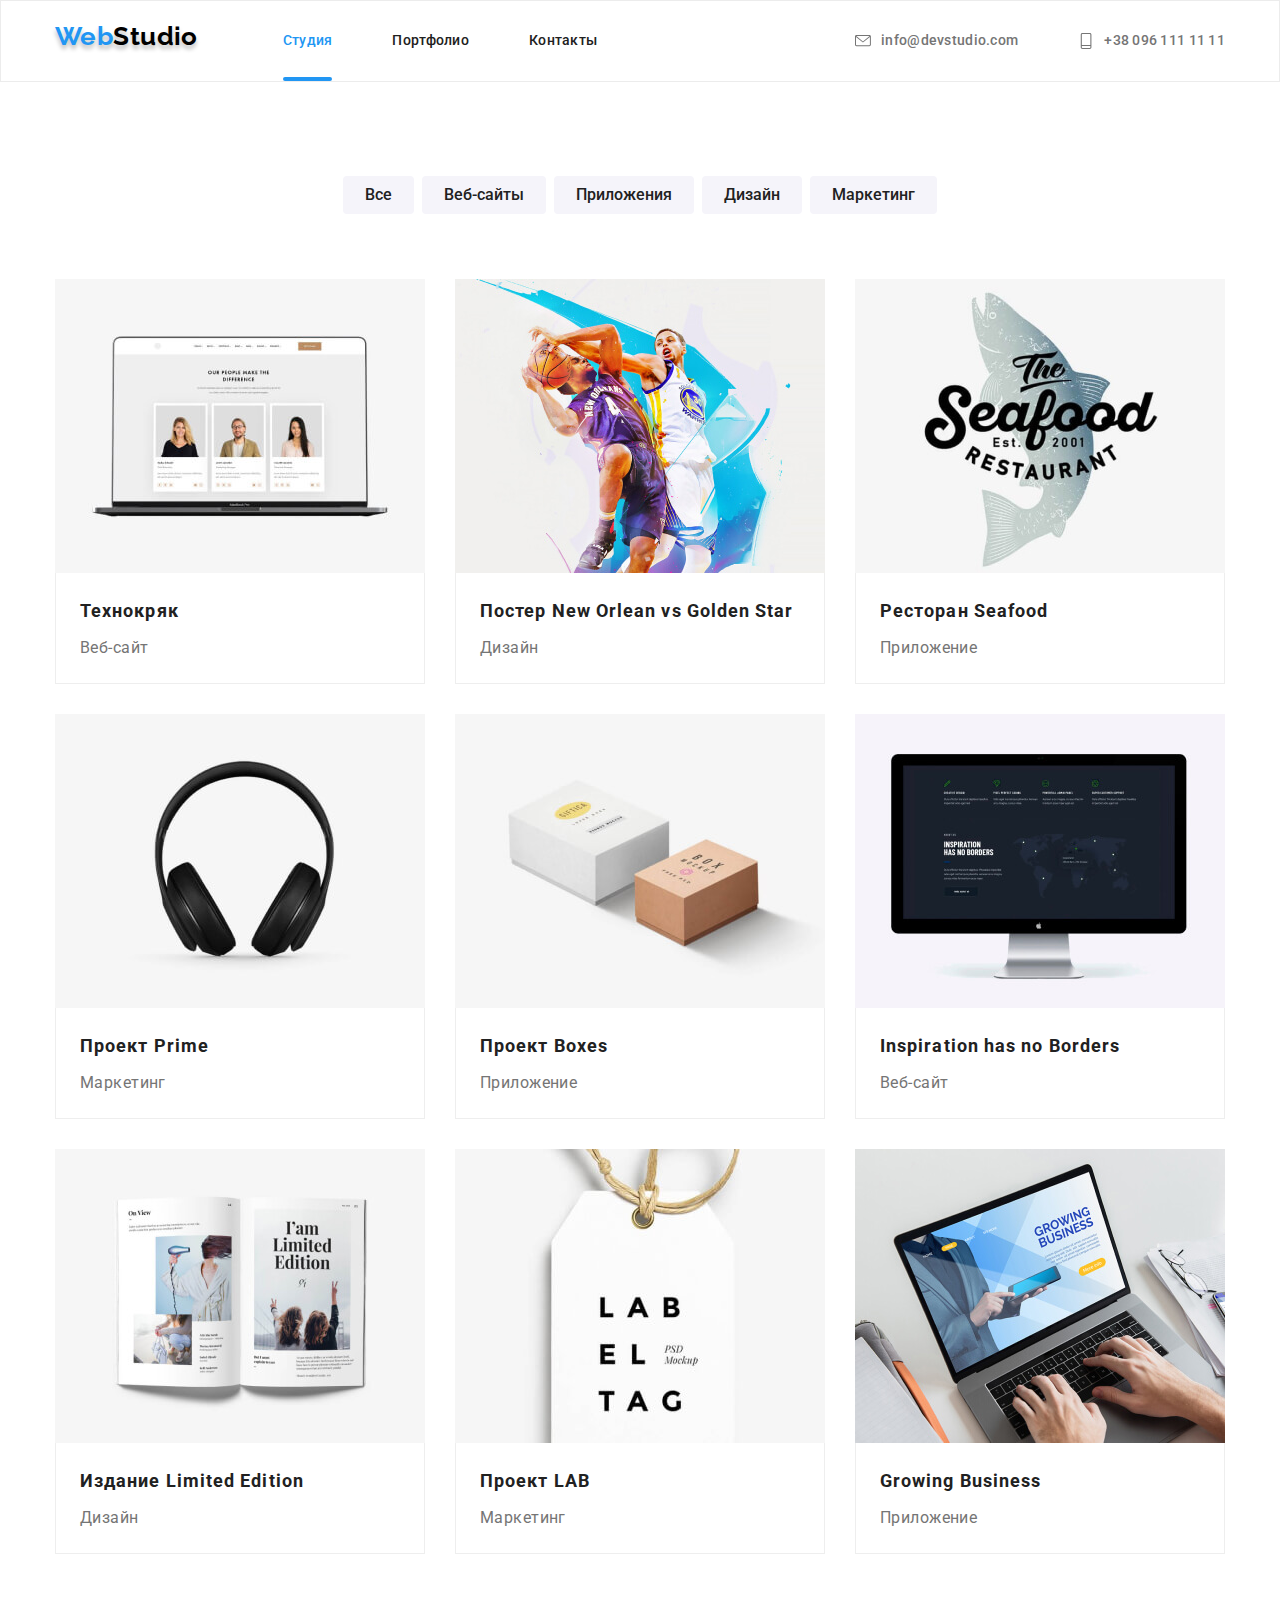
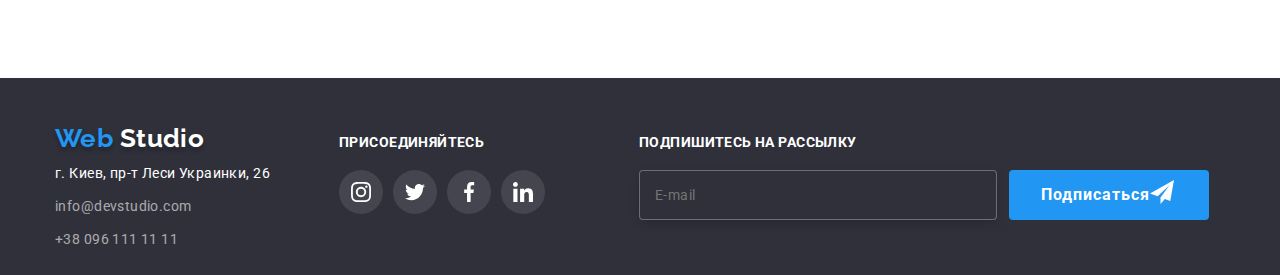
==== commit db5db905: "images adaptive" ====
--- a/portfolio.html
+++ b/portfolio.html
@@ -74,8 +74,44 @@
         <li class="portfolio-list">
             <a class="portfolio-list-link link" href="">
             <div class="portfolio-box">
-            <img src="./images/portfolio-images/portfolio-images-website-1.jpg" 
-            alt="Фото проекта веб-сайта 1" width="370" height="294"> 
+                <picture>
+                    <source
+                      srcset="
+                        ./images/portfolio-images/website-1-mobile.jpg 1x,
+                        ./images/portfolio-images/website-1-mobile@2x.jpg 2x
+                      "
+                      type="image/jpg"
+                      media="(max-width: 767px)"
+                    />
+                    <source
+                      srcset="
+                        ./images/portfolio-images/website-1-desktop.jpg 1x,
+                        ./images/portfolio-images/website-1-desktop@2x.jpg 2x
+                      "
+                      type="image/jpg"
+                      media="(min-width: 1200px)"
+                    />
+                    <source
+                      srcset="
+                        ./images/portfolio-images/website-1-tablet.jpg 1x,
+                        ./images/portfolio-images/website-1-tablet@2x.jpg 2x
+                      "
+                      type="image/jpg"
+                      media="(min-width: 768px)"
+                    />
+                    <img
+                      srcset="
+                        ./images/portfolio-images/website-1-mobile.jpg    1x,
+                        ./images/portfolio-images/website-1-mobile@2x.jpg 2x,
+                        ./images/portfolio-images/website-1-tablet.jpg    1x,
+                        ./images/portfolio-images/website-1-tablet@2x.jpg 2x,
+                        ./images/portfolio-images/website-1-desktop.jpg      1x,
+                        ./images/portfolio-images/website-1-desktop@2x.jpg   2x
+                      "
+                      src="./images/portfolio-images/website-1-mobile.jpg"
+                      alt="Фото проекта веб-сайта 1"
+                    />
+                  </picture> 
             <p class="portfolio-text-hidden">Технокряк это современная площадка распространения коронавируса. 
                 Компании используют эту платформу для цифрового шпионажа и атак на защищённые сервера конкурентов.</p>
         </div>
@@ -87,8 +123,40 @@
          <li class="portfolio-list">
              <a class="portfolio-list-link link" href="">
                 <div class="portfolio-box">
-                <img src="./images/portfolio-images/portfolio-images-design-1.jpg" 
-            alt="Фото проекта дизайн 1" width="370" height="294">
+                    <picture>
+                        <source
+                          srcset="
+                            ./images/portfolio-images/design-1-mobile.jpg 1x,
+                            ./images/portfolio-images/design-1-mobile@2x.jpg 2x"
+                          type="image/jpg"
+                          media="(max-width: 767px)"
+                        />
+                        <source
+                          srcset="
+                            ./images/portfolio-images/design-1-desktop.jpg 1x,
+                            ./images/portfolio-images/design-1-desktop@2x.jpg 2x"
+                          type="image/jpg"
+                          media="(min-width: 1200px)"
+                        />
+                        <source
+                          srcset="
+                            ./images/portfolio-images/design-1-tablet.jpg 1x,
+                            ./images/portfolio-images/design-1-tablet@2x.jpg 2x"
+                          type="image/jpg"
+                          media="(min-width: 768px)"
+                        />
+                        <img
+                          srcset="
+                            ./images/portfolio-images/design-1-mobile.jpg 1x,
+                            ./images/portfolio-images/design-1-mobile@2x.jpg 2x,
+                            ./images/portfolio-images/design-1-tablet.jpg 1x,
+                            ./images/portfolio-images/design-1-tablet@2x.jpg 2x,
+                            ./images/portfolio-images/design-1-desktop.jpg 1x,
+                            ./images/portfolio-images/design-1-desktop@2x.jpg 2x"
+                          src="./images/portfolio-images/design-1-mobile.jpg"
+                          alt="Фото проекта дизайн 1"
+                        />
+                      </picture>
              <p class="portfolio-text-hidden">Технокряк это современная площадка распространения коронавируса. 
                 Компании используют эту платформу для цифрового шпионажа и атак на защищённые сервера конкурентов.</p>
         </div>  
@@ -101,8 +169,40 @@
         <li class="portfolio-list">
             <a class="portfolio-list-link link" href="">
                 <div class="portfolio-box">
-                <img  src="./images/portfolio-images/portfolio-images-app-1.jpg"
-            alt="Фото проекта приложение 1" width="370" height="294">
+                    <picture>
+                        <source
+                          srcset="
+                            ./images/portfolio-images/app-1-mobile.jpg 1x,
+                            ./images/portfolio-images/app-1-mobile@2x.jpg 2x"
+                          type="image/jpg"
+                          media="(max-width: 767px)"
+                        />
+                        <source
+                          srcset="
+                            ./images/portfolio-images/app-1-desktop.jpg 1x,
+                            ./images/portfolio-images/app-1-desktop@2x.jpg 2x"
+                          type="image/jpg"
+                          media="(min-width: 1200px)"
+                        />
+                        <source
+                          srcset="
+                            ./images/portfolio-images/app-1-tablet.jpg 1x,
+                            ./images/portfolio-images/app-1-tablet@2x.jpg 2x"
+                          type="image/jpg"
+                          media="(min-width: 768px)"
+                        />
+                        <img
+                          srcset="
+                            ./images/portfolio-images/app-1-mobile.jpg 1x,
+                            ./images/portfolio-images/app-1-mobile@2x.jpg 2x,
+                            ./images/portfolio-images/app-1-tablet.jpg 1x,
+                            ./images/portfolio-images/app-1-tablet@2x.jpg 2x,
+                            ./images/portfolio-images/app-1-desktop.jpg 1x,
+                            ./images/portfolio-images/app-1-desktop@2x.jpg 2x"
+                          src="./images/portfolio-images/app-1-mobile.jpg"
+                          alt="Фото проекта приложения 3"
+                        />
+                      </picture>
              <p class="portfolio-text-hidden">Технокряк это современная площадка распространения коронавируса. 
                 Компании используют эту платформу для цифрового шпионажа и атак на защищённые сервера конкурентов.</p>
         </div>
@@ -114,8 +214,40 @@
         <li class="portfolio-list">
             <a class="portfolio-list-link link" href="">
                  <div class="portfolio-box">
-                <img src="./images/portfolio-images/portfolio-images-marketing-1.jpg" 
-            alt="Фото проекта маркетинг 1" width="370" height="294"> 
+                    <picture>
+                        <source
+                          srcset="
+                            ./images/portfolio-images/marketing-1-mobile.jpg 1x,
+                            ./images/portfolio-images/marketing-1-mobile@2x.jpg 2x"
+                          type="image/jpg"
+                          media="(max-width: 767px)"
+                        />
+                        <source
+                          srcset="
+                            ./images/portfolio-images/marketing-1-desktop.jpg 1x,
+                            ./images/portfolio-images/marketing-1-desktop@2x.jpg 2x"
+                          type="image/jpg"
+                          media="(min-width: 1200px)"
+                        />
+                        <source
+                          srcset="
+                            ./images/portfolio-images/marketing-1-tablet.jpg 1x,
+                            ./images/portfolio-images/marketing-1-tablet@2x.jpg 2x"
+                          type="image/jpg"
+                          media="(min-width: 768px)"
+                        />
+                        <img
+                          srcset="
+                            ./images/portfolio-images/marketing-1-mobile.jpg 1x,
+                            ./images/portfolio-images/marketing-1-mobile@2x.jpg 2x,
+                            ./images/portfolio-images/marketing-1-tablet.jpg 1x,
+                            ./images/portfolio-images/marketing-1-tablet@2x.jpg 2x,
+                            ./images/portfolio-images/marketing-1-desktop.jpg 1x,
+                            ./images/portfolio-images/marketing-1-desktop@2x.jpg 2x"
+                          src="./images/portfolio-images/marketing-1-mobile.jpg"
+                          alt="Фото проекта маркетинг 1"
+                        />
+                      </picture>
              <p class="portfolio-text-hidden">Технокряк это современная площадка распространения коронавируса. 
                 Компании используют эту платформу для цифрового шпионажа и атак на защищённые сервера конкурентов.</p>
         </div>
@@ -127,8 +259,40 @@
          <li class="portfolio-list">
              <a class="portfolio-list-link link" href="">
                   <div class="portfolio-box">
-                  <img src="./images/portfolio-images/portfolio-images-app-2.jpg" 
-            alt="Фото проекта приложение 2" width="370" height="294"> 
+                    <picture>
+                        <source
+                          srcset="
+                            ./images/portfolio-images/app-2-mobile.jpg 1x,
+                            ./images/portfolio-images/app-2-mobile@2x.jpg 2x"
+                          type="image/jpg"
+                          media="(max-width: 767px)"
+                        />
+                        <source
+                          srcset="
+                            ./images/portfolio-images/app-2-desktop.jpg 1x,
+                            ./images/portfolio-images/app-2-desktop@2x.jpg 2x"
+                          type="image/jpg"
+                          media="(min-width: 1200px)"
+                        />
+                        <source
+                          srcset="
+                            ./images/portfolio-images/app-2-tablet.jpg 1x,
+                            ./images/portfolio-images/app-2-tablet@2x.jpg 2x"
+                          type="image/jpg"
+                          media="(min-width: 768px)"
+                        />
+                        <img
+                          srcset="
+                            ./images/portfolio-images/app-2-mobile.jpg 1x,
+                            ./images/portfolio-images/app-2-mobile@2x.jpg 2x,
+                            ./images/portfolio-images/app-2-tablet.jpg 1x,
+                            ./images/portfolio-images/app-2-tablet@2x.jpg 2x,
+                            ./images/portfolio-images/app-2-desktop.jpg 1x,
+                            ./images/portfolio-images/app-2-desktop@2x.jpg 2x"
+                          src="./images/portfolio-images/app-2-mobile.jpg"
+                          alt="Фото проекта приложения 2"
+                        />
+                      </picture>
              <p class="portfolio-text-hidden">Технокряк это современная площадка распространения коронавируса. 
                 Компании используют эту платформу для цифрового шпионажа и атак на защищённые сервера конкурентов.</p>
         </div>
@@ -140,8 +304,44 @@
          <li class="portfolio-list">
              <a class="portfolio-list-link link" href="">
                   <div class="portfolio-box">
-                  <img src="./images/portfolio-images/portfolio-images-website-2.jpg" 
-            alt="Фото проекта веб-сайта 2" width="370" height="294">
+                    <picture>
+                        <source
+                          srcset="
+                            ./images/portfolio-images/website-2-mobile.jpg 1x,
+                            ./images/portfolio-images/website-2-mobile@2x.jpg 2x
+                          "
+                          type="image/jpg"
+                          media="(max-width: 767px)"
+                        />
+                        <source
+                          srcset="
+                            ./images/portfolio-images/website-2-desktop.jpg 1x,
+                            ./images/portfolio-images/website-2-desktop@2x.jpg 2x
+                          "
+                          type="image/jpg"
+                          media="(min-width: 1200px)"
+                        />
+                        <source
+                          srcset="
+                            ./images/portfolio-images/website-2-tablet.jpg 1x,
+                            ./images/portfolio-images/website-2-tablet@2x.jpg 2x
+                          "
+                          type="image/jpg"
+                          media="(min-width: 768px)"
+                        />
+                        <img
+                          srcset="
+                            ./images/portfolio-images/website-2-mobile.jpg    1x,
+                            ./images/portfolio-images/website-2-mobile@2x.jpg 2x,
+                            ./images/portfolio-images/website-2-tablet.jpg    1x,
+                            ./images/portfolio-images/website-2-tablet@2x.jpg 2x,
+                            ./images/portfolio-images/website-2-desktop.jpg      1x,
+                            ./images/portfolio-images/website-2-desktop@2x.jpg   2x
+                          "
+                          src="./images/portfolio-images/website-2-mobile.jpg"
+                          alt="Фото проекта веб-сайта 2"
+                        />
+                      </picture>
              <p class="portfolio-text-hidden">Технокряк это современная площадка распространения коронавируса. 
                 Компании используют эту платформу для цифрового шпионажа и атак на защищённые сервера конкурентов.</p>
         </div> 
@@ -152,8 +352,40 @@
          <li class="portfolio-list">
              <a class="portfolio-list-link link" href="">
                   <div class="portfolio-box">
-                  <img src="./images/portfolio-images/portfolio-images-design-2.jpg" 
-            alt="Фото проекта дизайн 2" width="370" height="294">
+                    <picture>
+                        <source
+                          srcset="
+                            ./images/portfolio-images/design-2-mobile.jpg 1x,
+                            ./images/portfolio-images/design-2-mobile@2x.jpg 2x"
+                          type="image/jpg"
+                          media="(max-width: 767px)"
+                        />
+                        <source
+                          srcset="
+                            ./images/portfolio-images/design-2-desktop.jpg 1x,
+                            ./images/portfolio-images/design-2-desktop@2x.jpg 2x"
+                          type="image/jpg"
+                          media="(min-width: 1200px)"
+                        />
+                        <source
+                          srcset="
+                            ./images/portfolio-images/design-2-tablet.jpg 1x,
+                            ./images/portfolio-images/design-2-tablet@2x.jpg 2x"
+                          type="image/jpg"
+                          media="(min-width: 768px)"
+                        />
+                        <img
+                          srcset="
+                            ./images/portfolio-images/design-2-mobile.jpg 1x,
+                            ./images/portfolio-images/design-2-mobile@2x.jpg 2x,
+                            ./images/portfolio-images/design-2-tablet.jpg 1x,
+                            ./images/portfolio-images/design-2-tablet@2x.jpg 2x,
+                            ./images/portfolio-images/design-2-desktop.jpg 1x,
+                            ./images/portfolio-images/design-2-desktop@2x.jpg 2x"
+                          src="./images/portfolio-images/design-2-mobile.jpg"
+                          alt="Фото проекта дизайн 2"
+                        />
+                      </picture>
              <p class="portfolio-text-hidden">Технокряк это современная площадка распространения коронавируса. 
                 Компании используют эту платформу для цифрового шпионажа и атак на защищённые сервера конкурентов.</p>
         </div>  
@@ -164,8 +396,40 @@
         <li class="portfolio-list">
             <a class="portfolio-list-link link" href="">
                  <div class="portfolio-box">
-                 <img src="./images/portfolio-images/portfolio-images-marketing-2.jpg" 
-            alt="Фото проекта маркетинг 2" width="370" height="294">
+                    <picture>
+                        <source
+                          srcset="
+                            ./images/portfolio-images/marketing-2-mobile.jpg 1x,
+                            ./images/portfolio-images/marketing-2-mobile@2x.jpg 2x"
+                          type="image/jpg"
+                          media="(max-width: 767px)"
+                        />
+                        <source
+                          srcset="
+                            ./images/portfolio-images/marketing-2-desktop.jpg 1x,
+                            ./images/portfolio-images/marketing-2-desktop@2x.jpg 2x"
+                          type="image/jpg"
+                          media="(min-width: 1200px)"
+                        />
+                        <source
+                          srcset="
+                            ./images/portfolio-images/marketing-2-tablet.jpg 1x,
+                            ./images/portfolio-images/marketing-2-tablet@2x.jpg 2x"
+                          type="image/jpg"
+                          media="(min-width: 768px)"
+                        />
+                        <img
+                          srcset="
+                            ./images/portfolio-images/marketing-2-mobile.jpg 1x,
+                            ./images/portfolio-images/marketing-2-mobile@2x.jpg 2x,
+                            ./images/portfolio-images/marketing-2-tablet.jpg 1x,
+                            ./images/portfolio-images/marketing-2-tablet@2x.jpg 2x,
+                            ./images/portfolio-images/marketing-2-desktop.jpg 1x,
+                            ./images/portfolio-images/marketing-2-desktop@2x.jpg 2x"
+                          src="./images/portfolio-images/marketing-2-mobile.jpg"
+                          alt="Фото проекта маркетинг 2"
+                        />
+                      </picture>
              <p class="portfolio-text-hidden">Технокряк это современная площадка распространения коронавируса. 
                 Компании используют эту платформу для цифрового шпионажа и атак на защищённые сервера конкурентов.</p>
         </div>  
@@ -176,8 +440,40 @@
         <li class="portfolio-list">
             <a class="portfolio-list-link link" href="">
                  <div class="portfolio-box">
-                 <img src="./images/portfolio-images/portfolio-images-app-3.jpg" 
-            alt="Фото проекта приложение 3" width="370" height="294"> 
+                    <picture>
+                        <source
+                          srcset="
+                            ./images/portfolio-images/app-3-mobile.jpg 1x,
+                            ./images/portfolio-images/app-3-mobile@2x.jpg 2x"
+                          type="image/jpg"
+                          media="(max-width: 767px)"
+                        />
+                        <source
+                          srcset="
+                            ./images/portfolio-images/app-3-desktop.jpg 1x,
+                            ./images/portfolio-images/app-3-desktop@2x.jpg 2x"
+                          type="image/jpg"
+                          media="(min-width: 1200px)"
+                        />
+                        <source
+                          srcset="
+                            ./images/portfolio-images/app-3-tablet.jpg 1x,
+                            ./images/portfolio-images/app-3-tablet@2x.jpg 2x"
+                          type="image/jpg"
+                          media="(min-width: 768px)"
+                        />
+                        <img
+                          srcset="
+                            ./images/portfolio-images/app-3-mobile.jpg 1x,
+                            ./images/portfolio-images/app-3-mobile@2x.jpg 2x,
+                            ./images/portfolio-images/app-3-tablet.jpg 1x,
+                            ./images/portfolio-images/app-3-tablet@2x.jpg 2x,
+                            ./images/portfolio-images/app-3-desktop.jpg 1x,
+                            ./images/portfolio-images/app-3-desktop@2x.jpg 2x"
+                          src="./images/portfolio-images/app-3-mobile.jpg"
+                          alt="Фото проекта приложения 3"
+                        />
+                      </picture>
              <p class="portfolio-text-hidden">Технокряк это современная площадка распространения коронавируса. 
                 Компании используют эту платформу для цифрового шпионажа и атак на защищённые сервера конкурентов.</p>
         </div> 
--- a/css/main.min.css
+++ b/css/main.min.css
@@ -1,2 +1,2 @@
-/*! normalize.css v8.0.1 | MIT License | github.com/necolas/normalize.css */html{line-height:1.15;-webkit-text-size-adjust:100%}body{margin:0}main{display:block}h1{font-size:2em;margin:0.67em 0}hr{box-sizing:content-box;height:0;overflow:visible}pre{font-family:monospace, monospace;font-size:1em}a{background-color:transparent}abbr[title]{border-bottom:none;text-decoration:underline;text-decoration:underline dotted}b,strong{font-weight:bolder}code,kbd,samp{font-family:monospace, monospace;font-size:1em}small{font-size:80%}sub,sup{font-size:75%;line-height:0;position:relative;vertical-align:baseline}sub{bottom:-0.25em}sup{top:-0.5em}img{border-style:none}button,input,optgroup,select,textarea{font-family:inherit;font-size:100%;line-height:1.15;margin:0}button,input{overflow:visible}button,select{text-transform:none}button,[type="button"],[type="reset"],[type="submit"]{-webkit-appearance:button}button::-moz-focus-inner,[type="button"]::-moz-focus-inner,[type="reset"]::-moz-focus-inner,[type="submit"]::-moz-focus-inner{border-style:none;padding:0}button:-moz-focusring,[type="button"]:-moz-focusring,[type="reset"]:-moz-focusring,[type="submit"]:-moz-focusring{outline:1px dotted ButtonText}fieldset{padding:0.35em 0.75em 0.625em}legend{box-sizing:border-box;color:inherit;display:table;max-width:100%;padding:0;white-space:normal}progress{vertical-align:baseline}textarea{overflow:auto}[type="checkbox"],[type="radio"]{box-sizing:border-box;padding:0}[type="number"]::-webkit-inner-spin-button,[type="number"]::-webkit-outer-spin-button{height:auto}[type="search"]{-webkit-appearance:textfield;outline-offset:-2px}[type="search"]::-webkit-search-decoration{-webkit-appearance:none}::-webkit-file-upload-button{-webkit-appearance:button;font:inherit}details{display:block}summary{display:list-item}template{display:none}[hidden]{display:none}.navigation-list-link,.address,.address-nav-list{font-weight:500;font-size:14px;line-height:1.14;letter-spacing:0.02em}.social,.what-are-we-doing{display:flex;flex-direction:row;flex-wrap:nowrap;justify-content:space-between;align-items:baseline}.backdrop,.section-title-text{display:flex;justify-content:center;align-items:center}.list,.logo.foot.link,.hero-section,.hero .hero-title,.features-section-for-images .icon-antenna,.what-are-we-doing,.portfolio.list{margin:0;padding:0}html{box-sizing:border-box}*,::before,::after{box-sizing:inherit}body{background-color:#fff;font-family:"Roboto",sans-serif;font-size:14px;color:#212121;letter-spacing:0.03em}img{display:block;max-width:100%;height:auto}.navigation{display:flex}.link{text-decoration:none;display:block}.list{list-style:none}.logo{font-family:Raleway;font-style:normal;font-weight:bold;font-size:26px;line-height:1.2;margin-right:85px;color:#000;text-shadow:0px 4px 4px rgba(0,0,0,0.25);animation-duration:10000ms}.logo .logo-web{color:#2196F3}.logo-studio{color:#fff}.logo.foot.link{margin-bottom:8px}.container{margin-left:auto;margin-right:auto;padding-left:15px;padding-right:15px;min-width:358px}@media screen and (min-width: 480px){.container{width:480px}}@media screen and (min-width: 768px){.container{width:768px}}@media screen and (min-width: 1200px){.container{width:1200px}}.section{padding-top:60px;padding-bottom:60px}@media screen and (min-width: 1200px){.section{padding-top:94px;padding-bottom:94px}}button{border:0}.menu-button{display:inline-flex;text-align:center;margin:0;padding:0;width:40px;height:40px;border:none;background-color:transparent}@media screen and (min-width: 768px){.menu-button{display:none}}.menu-button .icon-cross{display:none}.menu-button.is-open .icon-cross{display:block}.menu-button.is-open .icon-menu{display:none}.hero-title-button{font-weight:bold;font-size:16px;line-height:1.87;letter-spacing:0.06em;background-color:#2196F3;color:#fff;padding:10px 32px 10px 32px;border-radius:4px;border-color:#2196F3;transition:color 250ms cubic-bezier(0.4, 0, 0.2, 1)}.hero-title-button.hero:focus,.hero-title-button.hero:hover{color:#fff}.hero-title-button.hover-color{background-color:#188CE8;transition:color 250ms cubic-bezier(0.4, 0, 0.2, 1)}.hero-title-button.hover-color:hover{background-color:#2196F3}.work-button button{font-style:normal;font-weight:500;font-size:16px;line-height:1.62;text-align:center;background-color:#f5f4fa;border-radius:4px;border-width:0;padding-top:6px;padding-right:22px;padding-bottom:6px;padding-left:22px;color:#212121;background-color:#F5F4FA;transition:background-color 250ms cubic-bezier(0.4, 0, 0.2, 1),color 250ms cubic-bezier(0.4, 0, 0.2, 1)}.work-button button:focus,.work-button button:hover{color:#fff;outline:none;background-color:#2196F3}.filter-portfolio-button:first-child{margin-bottom:15px}.filter-portfolio-button.work-button:not(:last-child){margin-right:8px}.footer-subscribe-button{margin-left:12px;fill:#fff;transition:background-color 250ms cubic-bezier(0.4, 0, 0.2, 1)}.footer-subscribe-button .svg{margin-left:10px}.footer-subscribe-button:hover,.footer-subscribe-button:focus{background-color:#188CE8}.social.link.list{display:flex;justify-content:center}.social-link-item{display:flex;justify-content:center;align-items:center;width:44px;height:44px;border-radius:50%;background-color:#fff;transition:background-color 500ms cubic-bezier(0.4, 0, 0.2, 1)}.social-link-item:hover,.social-link-item:focus{background-color:#2196F3}.social-link:not(:last-child){margin-right:10px}.social-link-svg{width:20px;height:20px;fill:#AFB1B8;transition:fill 250ms cubic-bezier(0.4, 0, 0.2, 1)}.social-link-item:hover .social-link-svg,.social-link-item:focus .social-link-svg{fill:#fff}.social-link-svg.bottom-svg{fill:#fff;transition:fill 250ms cubic-bezier(0.4, 0, 0.2, 1)}.social-link-item.bottom{background-color:rgba(255,255,255,0.1)}.social-link-item.bottom:hover,.social-link-item.bottom:focus{background-color:#2196F3}.backdrop{position:fixed;left:0;top:0;width:100%;height:100%;background-color:rgba(0,0,0,0.2);z-index:100}.modal-form{position:relative;height:609px;display:flex;flex-direction:column;background-color:#fff;border-radius:4px;padding:40px}.modal-form-title{font-family:"Roboto",sans-serif;font-style:normal;font-weight:bold;font-size:20px;line-height:30px;text-align:center;letter-spacing:0.03em;margin:0px;margin-bottom:30px;color:#212121}@media screen and (min-width: 480px){.modal-form{width:450px;height:609px}}@media screen and (min-width: 1200px){.modal-form-title{line-height:23px}.modal-form{width:528px;height:581px}}.modal-form-input{height:40px;padding-left:42px}.modal-form-input-wrapper{position:relative;margin-bottom:40px}.modal-form-input .text-message{border:1px solid rgba(33,33,33,0.2);border-radius:4px;cursor:pointer}.modal-form-input:focus,.modal-form-input:hover,.modal-form-input:not(:placeholder-shown){outline:none;border-color:#2196F3}.modal-form-input:focus::placeholder{color:#000}.modal-form-input::placeholder{color:transparent;transition:color 250ms linear 250ms}.modal-form-input,.modal-form-message{display:block;width:100%;font-family:"Roboto",sans-serif;font-style:normal;font-weight:normal;font-size:14px;line-height:16px;letter-spacing:0.01em;border:1px solid #4b4b4b;border-radius:4px;background-color:transparent}.modal-form-message{height:120px;resize:none;position:relative;margin-left:auto;margin-right:auto;margin-bottom:28px;display:flex;align-items:center}.modal-form-message:focus,.modal-form-message:not(:placeholder-shown){outline:none;border-color:#2196F3}.modal-form-message:focus::placeholder{color:#2196F3}.modal-form-input:not(:placeholder-shown) .form-message{top:-18px}.modal-form-svg{position:absolute;top:25%;left:19px;display:inline-block;width:16px;height:16px;fill:#212121;transition:fill 250ms cubic-bezier(0.4, 0, 0.2, 1)}.modal-form-label{position:absolute;top:50%;left:46px;transform:translateY(-50%);font-family:"Roboto",sans-serif;color:#757575;font-style:normal;font-weight:normal;font-size:14px;line-height:16px;letter-spacing:0.01em;transition:transform 250ms linear}.modal-form-label.form-message{top:20%;left:16px}.modal-form-input:focus+.modal-form-label,.modal-form-input:hover+.modal-form-label,.modal-form-input:not(:placeholder-shown)+.modal-form-label{transform:translateY(-39px) translateX(-28px);color:#2196F3}.modal-form-input.text-message:focus+.modal-form-label.form-message,.modal-form-input.text-message:hover+.modal-form-label.form-message,.modal-form-input.text-message:not(:placeholder-shown)+.modal-form-label.form-message{transform:translateY(-45px) translateX(0px)}.modal-form-input:focus ~ .modal-form-svg,.modal-form-input:hover ~ .modal-form-svg,.modal-form-input:not(:placeholder-shown) ~ .modal-form-svg{fill:#2196F3}.modal-form-checkbox{position:absolute;width:1px;height:1px;margin:-1px;border:0;padding:0;clip:rect(0 0 0 0);overflow:hidden}.modal-form-custom-checkbox{display:inline-block;width:16px;height:15px;margin-left:12px;display:inline-block;border:2px solid #212121;border-radius:2px}.modal-form-checkbox:checked+.modal-form-custom-checkbox{background-color:#2196F3;background-image:url(../images/icon-check.svg);background-position:50% 50%;border:2px solid #2196F3;border-radius:2px}.text-message{width:470px;height:120px;resize:none;padding:12px 16px}.modal-form-option{margin-bottom:0px}.modal-form-option-label{margin-bottom:20px}.modal-form-option-span{font-size:12px;margin-left:9px;font-family:"Roboto",sans-serif;font-style:normal;font-weight:normal;font-size:14px;line-height:24px;letter-spacing:0.03em;color:#757575}.modal-form-option-spana{color:#2196F3}.modal-form-btn{font-weight:bold;font-size:16px;line-height:1.87;letter-spacing:0.06em;background-color:#2196F3;color:#fff;padding:10px 32px 10px 32px;margin:auto;margin-bottom:30px;width:200px;height:50px;border-radius:4px;border-color:#2196F3;transition:color 250ms cubic-bezier(0.4, 0, 0.2, 1);text-transform:uppercase;cursor:pointer}.modal-form-btn:hover,.modal-form-btn:focus{background-color:#188CE8}.is-hidden{opacity:0;visibility:hidden;pointer-events:none}.modal-close-btn-svg{position:absolute;display:flex;justify-content:center;width:11px;height:11px;fill:#000}.modal-close-btn:focus .modal-close-btn-svg,.modal-close-btn:hover .modal-close-btn-svg{fill:#2196F3}.modal-close-btn{position:absolute;top:8px;right:8px;width:30px;height:30px;border-radius:50%;background-color:transparent;border:1px solid rgba(0,0,0,0.1);cursor:pointer;transition:color 250ms linear;display:flex;justify-content:center;align-items:center;transition-duration:250ms;transition-timing-function:cubic-bezier(0.4, 0, 0.2, 1)}.header{position:relative;border:1px solid #ECECEC}@media screen and (max-width: 767px){.navigation{position:relative;align-items:center;justify-content:space-between;flex-grow:1;height:60px}.menu-container{background-color:#fff;padding-top:60px;padding-bottom:60px;text-align:center;font-size:20px}}@media screen and (min-width: 767px){.navigation{align-items:baseline}.navigation-list{display:flex;align-items:center}.navigation-list-item:not(:last-child){margin-right:50px}}@media screen and (max-width: 767px){.menu-container{display:none;position:absolute;top:100%;left:0;width:100%}.menu-container.is-open{display:block}}@media screen and (min-width: 768px){.menu-container{display:flex;justify-content:space-between;flex-grow:1}}@media screen and (max-width: 767px){.navigation-list{margin-bottom:60px}.navigation-list-link{display:inline-block}.navigation-list-link.studio{padding-bottom:8px}.navigation-list-link.portfolio{padding-bottom:8px}}.navigation-list-link{transition:color 250ms cubic-bezier(0.4, 0, 0.2, 1);position:relative}@media screen and (min-width: 768px){.navigation-list-link.link{color:#212121;padding-top:32px;padding-bottom:32px}}.navigation-list-link:hover,.navigation-list-link:focus{color:#2196F3}@media screen and (max-width: 480px){.navigation-list-item:not(:last-child){margin-bottom:40px;text-align:center}}@media screen and (min-width: 780px){.navigation-list-item{position:relative}.navigation-list-item:not(:last-child){margin-right:60px}}.navigation-list-link.studio::after,.navigation-list-link.portf::after{position:absolute;bottom:0;left:0;display:block;content:"";width:100%;height:4px;background:#2196F3;border-radius:2px}.navigation-list-link.studio:hover::after,.navigation-list-link.portf:hover::after{background-color:#757575}.navigation-list-link.studio,.navigation-list-link.portf{color:#2196F3;transition:color 1030ms cubic-bezier(0.4, 0, 0.2, 1),background-color 1030ms cubic-bezier(0.4, 0, 0.2, 1)}.navigation-list-link.studio:hover,.navigation-list-link.studio:focus,.navigation-list-link.portf:hover,.navigation-list-link.portf:focus{color:#757575}.address{display:block;font-style:normal}@media screen and (min-width: 1200px){.address-nav{display:flex}}.address-nav-link{color:#757575;transition:color 250ms cubic-bezier(0.4, 0, 0.2, 1)}.address-nav-link:hover,.address-nav-link:focus{color:#2196F3}@media screen and (min-width: 1200px){.address-nav-link{display:flex;flex-wrap:nowrap;align-content:flex-start}}@media screen and (max-width: 480px){.address-nav-list{display:block}.address-nav-list:not(:last-child){margin-bottom:16px}}@media screen and (min-width: 1200px){.address-nav-list:not(:last-child){margin-right:60px}}.address-nav-list-svg{align-items:center;padding:0px;margin:0px;fill:#757575;width:16px;height:16px;margin-right:10px;transition:fill 250ms cubic-bezier(0.4, 0, 0.2, 1)}.address-nav-link:hover .address-nav-list-svg,.address-nav-link:focus .address-nav-list-svg{fill:#2196F3}.icon-cross{width:24px;height:16px}.icon-cross:hover,.icon-cross:focus{fill:#2196F3}.icon-menu{width:19px;height:19px}.icon-menu:hover,.icon-menu:focus{fill:#2196F3}.hero{text-align:center;animation-duration:2000ms}.hero-section{margin-left:auto;margin-right:auto;background-image:linear-gradient(rgba(47,48,58,0.8), rgba(47,48,58,0.8)),url(../images/hero.jpg);background-repeat:no-repeat;background-position:center;padding-top:118px;padding-bottom:118px;max-width:1600px;background-size:cover}.hero .hero-title{font-weight:900;font-size:26px;line-height:1.36;letter-spacing:0.06em;text-transform:uppercase;margin-bottom:30px;color:#fff}@media screen and (min-width: 1200px){.hero-section{padding-top:200px;padding-bottom:200px}.hero-title{font-size:44px}}.features-list-heading{font-weight:bold;font-size:14px;line-height:1.14;text-transform:uppercase;margin:0px;margin-bottom:10px;color:#212121;text-align:center}@media screen and (min-width: 768px){.features-list-heading{text-align:left}}@media screen and (max-width: 786px){.features-section:not(:last-child){margin-bottom:30px}}@media screen and (min-width: 768px){.features-list{display:flex;flex-direction:row;flex-wrap:wrap;justify-content:space-between;align-items:baseline}.features-section{width:calc((100% - 30px) / 2)}.features-section:nth-child(-n+2){margin-bottom:30px}}@media screen and (min-width: 1200px){.features-list{flex-wrap:nowrap}}.features-section-for-images{display:flex;height:120px;margin-bottom:30px;background-color:#F5F4FA;padding-top:25px;padding-right:100px;padding-bottom:25px;padding-left:100px;border-radius:4px}.features-section-for-images .icon-antenna{display:block;width:70px;height:70px;border:none;fill:#757575}@media screen and (min-width: 1200px){.features-section-for-images{width:270px}}.features-list-text{font-weight:normal;font-size:14px;line-height:1.71;margin:0px;color:#757575}.section.doing{display:none}@media screen and (min-width: 1200px){.section{display:block}}.section-title{font-weight:bold;font-size:36px;line-height:42px;text-align:center;padding:0px;margin-top:0px;margin-bottom:50px;color:#212121}.section-title-list{position:relative;display:block;margin-right:30px}.section-title-text{position:absolute;left:0;bottom:0;width:100%;height:70px;font-weight:bold;font-size:14px;line-height:1.14;text-align:center;letter-spacing:0.03em;text-transform:uppercase;padding-top:27px;padding-bottom:27px;margin:0px;background-color:rgba(47,48,58,0.8);color:#fff}.what-are-we-doing{padding-inline-start:0px}.section.team{background-color:#F5F4FA}@media screen and (max-width: 786px){.section-title-team:not(:last-child){margin-bottom:30px}}.section-title-team{background-color:#fff;box-shadow:0px 2px 1px rgba(0,0,0,0.2),0px 1px 1px rgba(0,0,0,0.14),0px 1px 3px rgba(0,0,0,0.12);border-radius:0px 0px 4px 4px;padding-bottom:24px;list-style:none}.section-title-team-name{font-weight:500;font-size:16px;line-height:1.18;text-align:center;margin:0px;margin-top:30px;margin-bottom:10px;color:#212121}.section-title-team-text{font-weight:normal;font-size:16px;line-height:1.18;text-align:center;margin:0px;margin-bottom:16px;color:#757575}.team-list{display:block;padding-inline-start:0px;margin:0px}@media screen and (min-width: 768px){.team-list{display:flex;flex-direction:row;flex-wrap:wrap;justify-content:space-between;align-items:baseline}.section-title-team{width:calc((100% - 30px) / 2)}.section-title-team:nth-child(-n+2){margin-bottom:30px}}@media screen and (min-width: 1200px){.team-list{flex-wrap:nowrap}.section-title-team{margin-right:30px}}.clients{display:flex;flex-direction:row;flex-wrap:wrap;justify-content:space-between;margin:0px;align-items:center}.clients-list{width:calc((100% - 30px) / 2)}.clients-list:nth-child(-n+4){margin-bottom:30px}@media screen and (min-width: 768px){.clients-list{width:calc((100% - 60px) / 3)}.clients-list:nth-child(n+4){margin-bottom:0px}}@media screen and (min-width: 1020px){.clients{flex-wrap:nowrap;align-items:baseline}.clients-list-logo{width:170px}}.clients-list-logo{display:flex;height:90px;justify-content:center;border:1px solid #AFB1B8;box-sizing:border-box;border-radius:4px;transition:border 250ms cubic-bezier(0.4, 0, 0.2, 1)}.clients-list-logo:hover,.clients-list-logo:focus{border:1px solid #2196F3}.clients-list-logo-svg{fill:#AFB1B8;display:flex;align-self:center;transition:fill 250ms cubic-bezier(0.4, 0, 0.2, 1)}.clients-list-logo:hover .clients-list-logo-svg,.clients-list-logo:focus .clients-list-logo-svg{fill:#2196F3}footer{text-align:center;background-color:#2F303A;box-shadow:0px 4px 4px rgba(0,0,0,0.25)}@media screen and (max-width: 768px){.footer-section-address{margin-bottom:50px}.footer-section.join-in{margin-bottom:50px}}@media screen and (max-width: 1200px){.footer-subscribe-input{width:450px;height:50px;margin-bottom:20px}.footer-subscribe-label{top:20%}}.address-footer{font-weight:normal;font-size:14px;font-style:normal;line-height:1.71;display:block;color:#fff}.address-footer.text{margin-bottom:9px}.address-nav-link-footer{color:rgba(255,255,255,0.6)}.address-nav-link-footer.mail{margin-bottom:9px}@media screen and (min-width: 480px){.footer-flex{padding-bottom:60px;padding-top:60px}}@media screen and (min-width: 768px){.footer-flex{padding-top:0px;padding-bottom:60px}.footer-mobile{display:flex;padding-top:60px;align-items:baseline;padding-bottom:60px;margin-right:60px;margin-left:60px}.footer-section-address{margin-right:165px}.div-subscribe-form{display:flex;justify-content:center}.footer-subscribe-form{display:flex;align-items:center;flex-direction:column}.footer-subscribe-button{display:flex;width:200px;height:50px}.footer-subscribe-button-text{margin-right:10px}}@media screen and (min-width: 1200px){.footer-mobile{display:block;padding-top:0px;padding-bottom:0px;margin-right:0px;margin-left:0px}.footer-flex{display:flex;padding-bottom:0px;padding-top:45px;align-items:baseline;padding-bottom:23px}.footer-section.join-in{margin-left:69px}.footer-subscribe{margin-left:94px}.footer-subscribe-form{display:flex;justify-content:center}.footer-subscribe-input{width:358px}.footer-subscribe-label{top:50%}.footer-section-address{flex-direction:column}}.join-in{margin-bottom:20px}.join-in-text{display:block;font-weight:bold;font-size:14px;line-height:16px;text-transform:uppercase;color:#fff;margin-bottom:20px}.join-in-svg{margin-left:10px;width:24px;height:24px;fill:#fff}.footer-subscribe{text-align:center;position:relative;margin:0px}.footer-subscribe-form{position:relative;margin:0px}.footer-subscribe-input{border-radius:4px;padding-left:15px;color:#fff;border:1px solid rgba(255,255,255,0.3);background-color:#2F303A;filter:drop-shadow(0px 4px 4px rgba(0,0,0,0.15))}.footer-subscribe-label{position:absolute;left:16px;transform:translateY(-50%);transition-duration:250ms;transition-timing-function:cubic-bezier(0.4, 0, 0.2, 1);color:#757575}.footer-subscribe-input:focus+.footer-subscribe-label,.footer-subscribe-input:not(:placeholder-shown)+.footer-subscribe-label{opacity:0}.portfolio-box{position:relative;overflow:hidden}.filter-portfolio{display:flex;flex-wrap:wrap;margin-bottom:40px}.portfolio.list{display:block;background-color:#fff}.portfolio-list:not(:last-child){margin-bottom:30px}@media screen and (min-width: 768px){.portfolio.list{display:flex;flex-wrap:wrap;justify-content:space-between}.portfolio-list{width:calc((100% - 30px) / 2)}.portfolio-list:nth-child(-n+7){margin-bottom:30px}}@media screen and (min-width: 1200x){.portfolio{width:calc((100% - 60px) / 3)}.portfolio-list:not(:nth-last-child(-n+3)){margin-bottom:30px}}@media screen and (min-width: 768px){.filter-portfolio{justify-content:center;flex-wrap:nowrap;margin-bottom:50px}}.portfolio-list-class{padding:20px 24px;border-left:1px solid #EEEEEE;border-right:1px solid #EEEEEE;border-bottom:1px solid #EEEEEE}.portfolio-list-link{transition:box-shadow 250ms cubic-bezier(0.4, 0, 0.2, 1)}.portfolio-list-link:hover,.portfolio-list-link:focus{box-shadow:1px 4px 6px rgba(0,0,0,0.16),0px 4px 4px rgba(0,0,0,0.06),0px 1px 1px rgba(0,0,0,0.12)}.portfolio-list-title{font-weight:bold;font-size:18px;line-height:2;letter-spacing:0.06em;margin:0px;margin-bottom:4px;color:#212121}.portfolio-list-text{font-weight:normal;font-size:16px;line-height:1.87;margin:0px;color:#757575}.portfolio-text-hidden{display:block;top:0;position:absolute;width:100%;left:0;margin:0;padding:63px 24px;height:101%;font-size:18px;line-height:1.55em;color:#fff;background-color:rgba(33,150,243,0.9);transform:translateY(100%);transition-duration:1000ms;transition-timing-function:cubic-bezier(0.4, 0, 0.2, 1)}.portfolio-list:hover .portfolio-text-hidden{transform:translateX(0);top:100}
+/*! normalize.css v8.0.1 | MIT License | github.com/necolas/normalize.css */html{line-height:1.15;-webkit-text-size-adjust:100%}body{margin:0}main{display:block}h1{font-size:2em;margin:0.67em 0}hr{box-sizing:content-box;height:0;overflow:visible}pre{font-family:monospace, monospace;font-size:1em}a{background-color:transparent}abbr[title]{border-bottom:none;text-decoration:underline;text-decoration:underline dotted}b,strong{font-weight:bolder}code,kbd,samp{font-family:monospace, monospace;font-size:1em}small{font-size:80%}sub,sup{font-size:75%;line-height:0;position:relative;vertical-align:baseline}sub{bottom:-0.25em}sup{top:-0.5em}img{border-style:none}button,input,optgroup,select,textarea{font-family:inherit;font-size:100%;line-height:1.15;margin:0}button,input{overflow:visible}button,select{text-transform:none}button,[type="button"],[type="reset"],[type="submit"]{-webkit-appearance:button}button::-moz-focus-inner,[type="button"]::-moz-focus-inner,[type="reset"]::-moz-focus-inner,[type="submit"]::-moz-focus-inner{border-style:none;padding:0}button:-moz-focusring,[type="button"]:-moz-focusring,[type="reset"]:-moz-focusring,[type="submit"]:-moz-focusring{outline:1px dotted ButtonText}fieldset{padding:0.35em 0.75em 0.625em}legend{box-sizing:border-box;color:inherit;display:table;max-width:100%;padding:0;white-space:normal}progress{vertical-align:baseline}textarea{overflow:auto}[type="checkbox"],[type="radio"]{box-sizing:border-box;padding:0}[type="number"]::-webkit-inner-spin-button,[type="number"]::-webkit-outer-spin-button{height:auto}[type="search"]{-webkit-appearance:textfield;outline-offset:-2px}[type="search"]::-webkit-search-decoration{-webkit-appearance:none}::-webkit-file-upload-button{-webkit-appearance:button;font:inherit}details{display:block}summary{display:list-item}template{display:none}[hidden]{display:none}.navigation-list-link,.address,.address-nav-list{font-weight:500;font-size:14px;line-height:1.14;letter-spacing:0.02em}.social,.what-are-we-doing{display:flex;flex-direction:row;flex-wrap:nowrap;justify-content:space-between;align-items:baseline}.backdrop,.section-title-text{display:flex;justify-content:center;align-items:center}.list,.logo.foot.link,.hero-section,.hero-title,.features-section-for-images .icon-antenna,.what-are-we-doing,.portfolio.list{margin:0;padding:0}html{box-sizing:border-box}*,::before,::after{box-sizing:inherit}body{background-color:#fff;font-family:"Roboto",sans-serif;font-size:14px;color:#212121;letter-spacing:0.03em}img{display:block;max-width:100%;height:auto}.navigation{display:flex}.link{text-decoration:none;display:block}.list{list-style:none}.logo{font-family:Raleway;font-style:normal;font-weight:bold;font-size:26px;line-height:1.2;margin-right:85px;color:#000;text-shadow:0px 4px 4px rgba(0,0,0,0.25);animation-duration:10000ms}.logo .logo-web{color:#2196F3}.logo-studio{color:#fff}.logo.foot.link{margin-bottom:8px}.container{margin-left:auto;margin-right:auto;padding-left:15px;padding-right:15px;min-width:358px}@media screen and (min-width: 480px){.container{width:480px}}@media screen and (min-width: 768px){.container{width:768px}}@media screen and (min-width: 1200px){.container{width:1200px}}.section{padding-top:60px;padding-bottom:60px}@media screen and (min-width: 1200px){.section{padding-top:94px;padding-bottom:94px}}button{border:0}.menu-button{display:inline-flex;text-align:center;margin:0;padding:0;width:40px;height:40px;border:none;background-color:transparent}@media screen and (min-width: 768px){.menu-button{display:none}}.menu-button .icon-cross{display:none}.menu-button.is-open .icon-cross{display:block}.menu-button.is-open .icon-menu{display:none}.hero-title-button{font-weight:bold;font-size:16px;line-height:1.87;letter-spacing:0.06em;background-color:#2196F3;color:#fff;padding:10px 32px 10px 32px;border-radius:4px;border-color:#2196F3;transition:color 250ms cubic-bezier(0.4, 0, 0.2, 1)}.hero-title-button.hero:focus,.hero-title-button.hero:hover{color:#fff}.hero-title-button.hover-color{background-color:#188CE8;transition:color 250ms cubic-bezier(0.4, 0, 0.2, 1)}.hero-title-button.hover-color:hover{background-color:#2196F3}.work-button button{font-style:normal;font-weight:500;font-size:16px;line-height:1.62;text-align:center;background-color:#f5f4fa;border-radius:4px;border-width:0;padding-top:6px;padding-right:22px;padding-bottom:6px;padding-left:22px;color:#212121;background-color:#F5F4FA;transition:background-color 250ms cubic-bezier(0.4, 0, 0.2, 1),color 250ms cubic-bezier(0.4, 0, 0.2, 1)}.work-button button:focus,.work-button button:hover{color:#fff;outline:none;background-color:#2196F3}.filter-portfolio-button:first-child{margin-bottom:15px}.filter-portfolio-button.work-button:not(:last-child){margin-right:8px}.footer-subscribe-button{margin-left:12px;fill:#fff;transition:background-color 250ms cubic-bezier(0.4, 0, 0.2, 1)}.footer-subscribe-button .svg{margin-left:10px}.footer-subscribe-button:hover,.footer-subscribe-button:focus{background-color:#188CE8}.social.link.list{display:flex;justify-content:center}.social-link-item{display:flex;justify-content:center;align-items:center;width:44px;height:44px;border-radius:50%;background-color:#fff;transition:background-color 500ms cubic-bezier(0.4, 0, 0.2, 1)}.social-link-item:hover,.social-link-item:focus{background-color:#2196F3}.social-link:not(:last-child){margin-right:10px}.social-link-svg{width:20px;height:20px;fill:#AFB1B8;transition:fill 250ms cubic-bezier(0.4, 0, 0.2, 1)}.social-link-item:hover .social-link-svg,.social-link-item:focus .social-link-svg{fill:#fff}.social-link-svg.bottom-svg{fill:#fff;transition:fill 250ms cubic-bezier(0.4, 0, 0.2, 1)}.social-link-item.bottom{background-color:rgba(255,255,255,0.1)}.social-link-item.bottom:hover,.social-link-item.bottom:focus{background-color:#2196F3}.backdrop{position:fixed;left:0;top:0;width:100%;height:100%;background-color:rgba(0,0,0,0.2);z-index:100}.modal-form{position:relative;height:609px;display:flex;flex-direction:column;background-color:#fff;border-radius:4px;padding:40px}.modal-form-title{font-family:"Roboto",sans-serif;font-style:normal;font-weight:bold;font-size:20px;line-height:30px;text-align:center;letter-spacing:0.03em;margin:0px;margin-bottom:30px;color:#212121}@media screen and (min-width: 480px){.modal-form{width:450px;height:609px}}@media screen and (min-width: 1200px){.modal-form-title{line-height:23px}.modal-form{width:528px;height:581px}}.modal-form-input{height:40px;padding-left:42px}.modal-form-input-wrapper{position:relative;margin-bottom:40px}.modal-form-input .text-message{border:1px solid rgba(33,33,33,0.2);border-radius:4px;cursor:pointer}.modal-form-input:focus,.modal-form-input:hover,.modal-form-input:not(:placeholder-shown){outline:none;border-color:#2196F3}.modal-form-input:focus::placeholder{color:#000}.modal-form-input::placeholder{color:transparent;transition:color 250ms linear 250ms}.modal-form-input,.modal-form-message{display:block;width:100%;font-family:"Roboto",sans-serif;font-style:normal;font-weight:normal;font-size:14px;line-height:16px;letter-spacing:0.01em;border:1px solid #4b4b4b;border-radius:4px;background-color:transparent}.modal-form-message{height:120px;resize:none;position:relative;margin-left:auto;margin-right:auto;margin-bottom:28px;display:flex;align-items:center}.modal-form-message:focus,.modal-form-message:not(:placeholder-shown){outline:none;border-color:#2196F3}.modal-form-message:focus::placeholder{color:#2196F3}.modal-form-input:not(:placeholder-shown) .form-message{top:-18px}.modal-form-svg{position:absolute;top:25%;left:19px;display:inline-block;width:16px;height:16px;fill:#212121;transition:fill 250ms cubic-bezier(0.4, 0, 0.2, 1)}.modal-form-label{position:absolute;top:50%;left:46px;transform:translateY(-50%);font-family:"Roboto",sans-serif;color:#757575;font-style:normal;font-weight:normal;font-size:14px;line-height:16px;letter-spacing:0.01em;transition:transform 250ms linear}.modal-form-label.form-message{top:20%;left:16px}.modal-form-input:focus+.modal-form-label,.modal-form-input:hover+.modal-form-label,.modal-form-input:not(:placeholder-shown)+.modal-form-label{transform:translateY(-39px) translateX(-28px);color:#2196F3}.modal-form-input.text-message:focus+.modal-form-label.form-message,.modal-form-input.text-message:hover+.modal-form-label.form-message,.modal-form-input.text-message:not(:placeholder-shown)+.modal-form-label.form-message{transform:translateY(-45px) translateX(0px)}.modal-form-input:focus ~ .modal-form-svg,.modal-form-input:hover ~ .modal-form-svg,.modal-form-input:not(:placeholder-shown) ~ .modal-form-svg{fill:#2196F3}.modal-form-checkbox{position:absolute;width:1px;height:1px;margin:-1px;border:0;padding:0;clip:rect(0 0 0 0);overflow:hidden}.modal-form-custom-checkbox{display:inline-block;width:16px;height:15px;margin-left:12px;display:inline-block;border:2px solid #212121;border-radius:2px}.modal-form-checkbox:checked+.modal-form-custom-checkbox{background-color:#2196F3;background-image:url(../images/icon-check.svg);background-position:50% 50%;border:2px solid #2196F3;border-radius:2px}.text-message{width:470px;height:120px;resize:none;padding:12px 16px}.modal-form-option{margin-bottom:0px}.modal-form-option-label{margin-bottom:20px}.modal-form-option-span{font-size:12px;margin-left:9px;font-family:"Roboto",sans-serif;font-style:normal;font-weight:normal;font-size:14px;line-height:24px;letter-spacing:0.03em;color:#757575}.modal-form-option-spana{color:#2196F3}.modal-form-btn{font-weight:bold;font-size:16px;line-height:1.87;letter-spacing:0.06em;background-color:#2196F3;color:#fff;padding:10px 32px 10px 32px;margin:auto;margin-bottom:30px;width:200px;height:50px;border-radius:4px;border-color:#2196F3;transition:color 250ms cubic-bezier(0.4, 0, 0.2, 1);text-transform:uppercase;cursor:pointer}.modal-form-btn:hover,.modal-form-btn:focus{background-color:#188CE8}.is-hidden{opacity:0;visibility:hidden;pointer-events:none}.modal-close-btn-svg{position:absolute;display:flex;justify-content:center;width:11px;height:11px;fill:#000}.modal-close-btn:focus .modal-close-btn-svg,.modal-close-btn:hover .modal-close-btn-svg{fill:#2196F3}.modal-close-btn{position:absolute;top:8px;right:8px;width:30px;height:30px;border-radius:50%;background-color:transparent;border:1px solid rgba(0,0,0,0.1);cursor:pointer;transition:color 250ms linear;display:flex;justify-content:center;align-items:center;transition-duration:250ms;transition-timing-function:cubic-bezier(0.4, 0, 0.2, 1)}.header{position:relative;border:1px solid #ECECEC}@media screen and (max-width: 767px){.navigation{position:relative;align-items:center;justify-content:space-between;flex-grow:1;height:60px}.menu-container{background-color:#fff;padding-top:60px;padding-bottom:60px;text-align:center;font-size:20px}}@media screen and (min-width: 767px){.navigation{align-items:baseline}.navigation-list{display:flex;align-items:center}.navigation-list-item:not(:last-child){margin-right:50px}}@media screen and (max-width: 767px){.menu-container{display:none;position:absolute;top:100%;left:0;width:100%}.menu-container.is-open{display:block}}@media screen and (min-width: 768px){.menu-container{display:flex;align-items:center;justify-content:space-between;flex-grow:1}}@media screen and (max-width: 767px){.navigation-list{margin-bottom:60px}.navigation-list-link{display:inline-block}.navigation-list-link.studio{padding-bottom:8px}.navigation-list-link.portfolio{padding-bottom:8px}}.navigation-list-link{transition:color 250ms cubic-bezier(0.4, 0, 0.2, 1);position:relative}@media screen and (min-width: 768px){.navigation-list-link.link{color:#212121;padding-top:32px;padding-bottom:32px}}.navigation-list-link:hover,.navigation-list-link:focus{color:#2196F3}@media screen and (max-width: 480px){.navigation-list-item:not(:last-child){margin-bottom:40px;text-align:center}}@media screen and (min-width: 780px){.navigation-list-item{position:relative}.navigation-list-item:not(:last-child){margin-right:60px}}.navigation-list-link.studio::after,.navigation-list-link.portf::after{position:absolute;bottom:0;left:0;display:block;content:"";width:100%;height:4px;background:#2196F3;border-radius:2px}.navigation-list-link.studio:hover::after,.navigation-list-link.portf:hover::after{background-color:#757575}.navigation-list-link.studio,.navigation-list-link.portf{color:#2196F3;transition:color 1030ms cubic-bezier(0.4, 0, 0.2, 1),background-color 1030ms cubic-bezier(0.4, 0, 0.2, 1)}.navigation-list-link.studio:hover,.navigation-list-link.studio:focus,.navigation-list-link.portf:hover,.navigation-list-link.portf:focus{color:#757575}.address{display:block;font-style:normal}@media screen and (min-width: 1200px){.address-nav{display:flex}}.address-nav-link{color:#757575;transition:color 250ms cubic-bezier(0.4, 0, 0.2, 1)}.address-nav-link:hover,.address-nav-link:focus{color:#2196F3}@media screen and (min-width: 1200px){.address-nav-link{display:flex;flex-wrap:nowrap;align-content:flex-start}}@media screen and (max-width: 480px){.address-nav-list{display:block}.address-nav-list:not(:last-child){margin-bottom:16px}}@media screen and (min-width: 1200px){.address-nav-list:not(:last-child){margin-right:60px}}.address-nav-list-svg{align-items:center;padding:0px;margin:0px;fill:#757575;width:16px;height:16px;margin-right:10px;transition:fill 250ms cubic-bezier(0.4, 0, 0.2, 1)}.address-nav-link:hover .address-nav-list-svg,.address-nav-link:focus .address-nav-list-svg{fill:#2196F3}.icon-cross{width:24px;height:16px}.icon-cross:hover,.icon-cross:focus{fill:#2196F3}.icon-menu{width:19px;height:19px}.icon-menu:hover,.icon-menu:focus{fill:#2196F3}.hero{text-align:center;animation-duration:2000ms}.hero-section{margin-left:auto;margin-right:auto;background-repeat:no-repeat;background-position:center;padding-top:118px;padding-bottom:118px;max-width:1600px;background-size:cover}@media screen and (min-device-pixel-ratio: 2), screen and (min-resolution: 192dpi), screen and (min-resolution: 2dppx){.hero-section{background-image:url("../images/hero.jpg")}}@media screen and (min-width: 320px){.hero-section{background-image:url("../images/hero-480.jpg")}}@media screen and (min-width: 786px){.hero-section{background-image:url("../images/hero-768.jpg")}}@media screen and (min-width: 1200px){.hero-section{background-image:url("../images/hero-1200.jpg")}}.hero-title{font-weight:900;font-size:26px;line-height:1.36;letter-spacing:0.06em;text-transform:uppercase;margin-bottom:30px;color:#fff}@media screen and (min-width: 1200px){.hero-section{padding-top:200px;padding-bottom:200px}.hero-title{font-size:44px}}.features-list-heading{font-weight:bold;font-size:14px;line-height:1.14;text-transform:uppercase;margin:0px;margin-bottom:10px;color:#212121;text-align:center}@media screen and (min-width: 768px){.features-list-heading{text-align:left}}@media screen and (max-width: 786px){.features-section:not(:last-child){margin-bottom:30px}}@media screen and (min-width: 768px){.features-list{display:flex;flex-direction:row;flex-wrap:wrap;justify-content:space-between;align-items:baseline}}@media (min-width: 768px) and (max-width: 1199px){.features-section{width:calc((100% - 30px) / 2)}.features-section:nth-child(-n+2){margin-bottom:30px}}@media screen and (min-width: 1200px){.features-list{flex-wrap:nowrap}.features-section{margin-left:30px}}.features-section-for-images{display:flex;height:120px;margin-bottom:30px;background-color:#F5F4FA;padding-top:25px;padding-right:100px;padding-bottom:25px;padding-left:100px;border-radius:4px}.features-section-for-images .icon-antenna{display:block;width:70px;height:70px;border:none;fill:#757575}@media screen and (min-width: 1200px){.features-section-for-images{width:270px}}.features-list-text{font-weight:normal;font-size:14px;line-height:1.71;margin:0px;color:#757575}@media screen and (max-width: 1200px){.section-doing{visibility:hidden;display:none}}.section-doing{padding-bottom:94px}.section-title{font-weight:bold;font-size:36px;line-height:42px;text-align:center;padding:0px;margin-top:0px;margin-bottom:50px;color:#212121}.section-title-list{position:relative;display:block;margin-right:30px}.section-title-text{position:absolute;left:0;bottom:0;width:100%;height:70px;font-weight:bold;font-size:14px;line-height:1.14;text-align:center;letter-spacing:0.03em;text-transform:uppercase;padding-top:27px;padding-bottom:27px;margin:0px;background-color:rgba(47,48,58,0.8);color:#fff}.what-are-we-doing{padding-inline-start:0px}.section.team{background-color:#F5F4FA}.section-title-team{background-color:#fff;box-shadow:0px 2px 1px rgba(0,0,0,0.2),0px 1px 1px rgba(0,0,0,0.14),0px 1px 3px rgba(0,0,0,0.12);border-radius:0px 0px 4px 4px;padding-bottom:24px;list-style:none}.section-title-team-name{font-weight:500;font-size:16px;line-height:1.18;text-align:center;margin:0px;margin-top:30px;margin-bottom:10px;color:#212121}.section-title-team-text{font-weight:normal;font-size:16px;line-height:1.18;text-align:center;margin:0px;margin-bottom:16px;color:#757575}.team-list{display:block;padding-inline-start:0px;margin:0px}@media screen and (min-width: 768px){.team-list{display:flex;flex-direction:row;flex-wrap:wrap;justify-content:space-between;align-items:baseline}}@media screen and (max-width: 767px){.section-title-team:not(:last-child){margin-bottom:30px}}@media screen and (min-width: 1200px){.team-list{flex-wrap:nowrap}.section-title-team{margin-right:30px}}@media (min-width: 768px) and (max-width: 1199px){.section-title-team{width:calc((100% - 30px) / 2)}.section-title-team:nth-child(-n+2){margin-bottom:30px}}.clients{display:flex;flex-direction:row;flex-wrap:wrap;justify-content:space-between;margin:0px;align-items:center}@media screen and (min-width: 768px){.clients-list{width:calc((100% - 60px) / 3)}}@media (min-width: 480px) and (max-width: 768px){.clients-list{width:calc((100% - 30px) / 2)}.clients-list:nth-child(-n+4){margin-bottom:30px}}@media screen and (min-width: 1200px){.clients{flex-wrap:nowrap}.clients-list-logo{width:170px}}.clients-list-logo{display:flex;height:90px;justify-content:center;border:1px solid #AFB1B8;box-sizing:border-box;border-radius:4px;transition:border 250ms cubic-bezier(0.4, 0, 0.2, 1)}.clients-list-logo:hover,.clients-list-logo:focus{border:1px solid #2196F3}.clients-list-logo-svg{fill:#AFB1B8;display:flex;align-self:center;transition:fill 250ms cubic-bezier(0.4, 0, 0.2, 1)}.clients-list-logo:hover .clients-list-logo-svg,.clients-list-logo:focus .clients-list-logo-svg{fill:#2196F3}footer{background-color:#2F303A;box-shadow:0px 4px 4px rgba(0,0,0,0.25)}@media screen and (max-width: 768px){.footer-section-address{margin-bottom:50px}.footer-section.join-in{margin-bottom:50px}}.footer-subscribe-input{height:50px}@media screen and (max-width: 1199px){.footer-subscribe-input{width:100%;max-width:450px;margin-bottom:20px}.footer-subscribe-label{top:20%}}.address-footer{font-weight:normal;font-size:14px;font-style:normal;line-height:1.71;display:block;color:#fff}.address-footer.text{margin-bottom:9px}.address-nav-link-footer{color:rgba(255,255,255,0.6)}.address-nav-link-footer.mail{margin-bottom:9px}.footer-subscribe{position:relative;margin:0px}.footer-subscribe-form{position:relative;margin:0px}.footer-subscribe-input{border-radius:4px;padding-left:15px;color:#fff;border:1px solid rgba(255,255,255,0.3);background-color:#2F303A;filter:drop-shadow(0px 4px 4px rgba(0,0,0,0.15))}.footer-subscribe-label{position:absolute;left:16px;transform:translateY(-50%);transition-duration:250ms;transition-timing-function:cubic-bezier(0.4, 0, 0.2, 1);color:#757575}.footer-subscribe-input:focus+.footer-subscribe-label,.footer-subscribe-input:not(:placeholder-shown)+.footer-subscribe-label{opacity:0}.join-in{margin-bottom:20px}.join-in-text{display:block;font-weight:bold;font-size:14px;line-height:16px;text-transform:uppercase;color:#fff;margin-bottom:20px}.join-in-svg{margin-left:10px;width:24px;height:24px;fill:#fff}@media screen and (min-width: 480px){.footer-flex{padding-bottom:60px;padding-top:60px}}@media screen and (min-width: 768px){.footer-flex{padding-top:0px;padding-bottom:60px}.footer-mobile{display:flex;padding-top:60px;align-items:baseline;padding-bottom:60px;margin-right:60px;margin-left:60px}.div-subscribe-form{display:flex;justify-content:center}.footer-subscribe-form{display:flex;align-items:center;flex-direction:column}.footer-subscribe-button{display:flex;width:200px;height:50px}.footer-subscribe-button-text{margin-right:10px}}@media (min-width: 768px) and (max-width: 1200px){.footer-section-address{margin-right:165px}}@media (min-width: 120px) and (max-width: 1200px){.footer{text-align:center}.footer-subscribe{text-align:center}}@media screen and (min-width: 1200px){.footer-mobile{padding-top:0px;padding-bottom:0px;margin-right:0px;margin-left:0px}.footer-flex{display:flex;padding-bottom:0px;padding-top:45px;align-items:baseline;padding-bottom:23px}.footer-section.join-in{margin-left:69px}.footer-subscribe{margin-left:94px}.footer-subscribe-form{display:flex;flex-direction:row;align-items:flex-start;justify-content:start}.footer-subscribe-input{width:358px}.footer-subscribe-label{top:50%}.footer-section-address{flex-direction:column}}.portfolio-box{position:relative;overflow:hidden}.filter-portfolio{display:flex;flex-wrap:wrap;margin-bottom:40px}.portfolio.list{display:block;background-color:#fff}.portfolio-list:not(:last-child){margin-bottom:30px}@media screen and (min-width: 768px){.portfolio.list{display:flex;flex-wrap:wrap;justify-content:space-between}}@media (min-width: 768px) and (max-width: 1200px){.portfolio-list{width:calc((100% - 30px) / 2)}.portfolio-list:nth-child(-n+7){margin-bottom:30px}}@media screen and (min-width: 1200) and (max-width: 1200px){.portfolio-list{width:calc((100% - 60px) / 3)}.portfolio-list:not(:nth-last-child(-n+3)){margin-bottom:30px}}@media screen and (min-width: 768px){.filter-portfolio{justify-content:center;flex-wrap:nowrap;margin-bottom:50px}}.portfolio-list-class{padding:20px 24px;border-left:1px solid #EEEEEE;border-right:1px solid #EEEEEE;border-bottom:1px solid #EEEEEE}.portfolio-list-link{transition:box-shadow 250ms cubic-bezier(0.4, 0, 0.2, 1)}.portfolio-list-link:hover,.portfolio-list-link:focus{box-shadow:1px 4px 6px rgba(0,0,0,0.16),0px 4px 4px rgba(0,0,0,0.06),0px 1px 1px rgba(0,0,0,0.12)}.portfolio-list-title{font-weight:bold;font-size:18px;line-height:2;letter-spacing:0.06em;margin:0px;margin-bottom:4px;color:#212121}.portfolio-list-text{font-weight:normal;font-size:16px;line-height:1.87;margin:0px;color:#757575}.portfolio-text-hidden{display:block;top:0;position:absolute;width:100%;left:0;margin:0;padding:63px 24px;height:101%;font-size:18px;line-height:1.55em;color:#fff;background-color:rgba(33,150,243,0.9);transform:translateY(100%);transition-duration:1000ms;transition-timing-function:cubic-bezier(0.4, 0, 0.2, 1)}.portfolio-list:hover .portfolio-text-hidden{transform:translateX(0);top:100}
 /*# sourceMappingURL=main.min.css.map */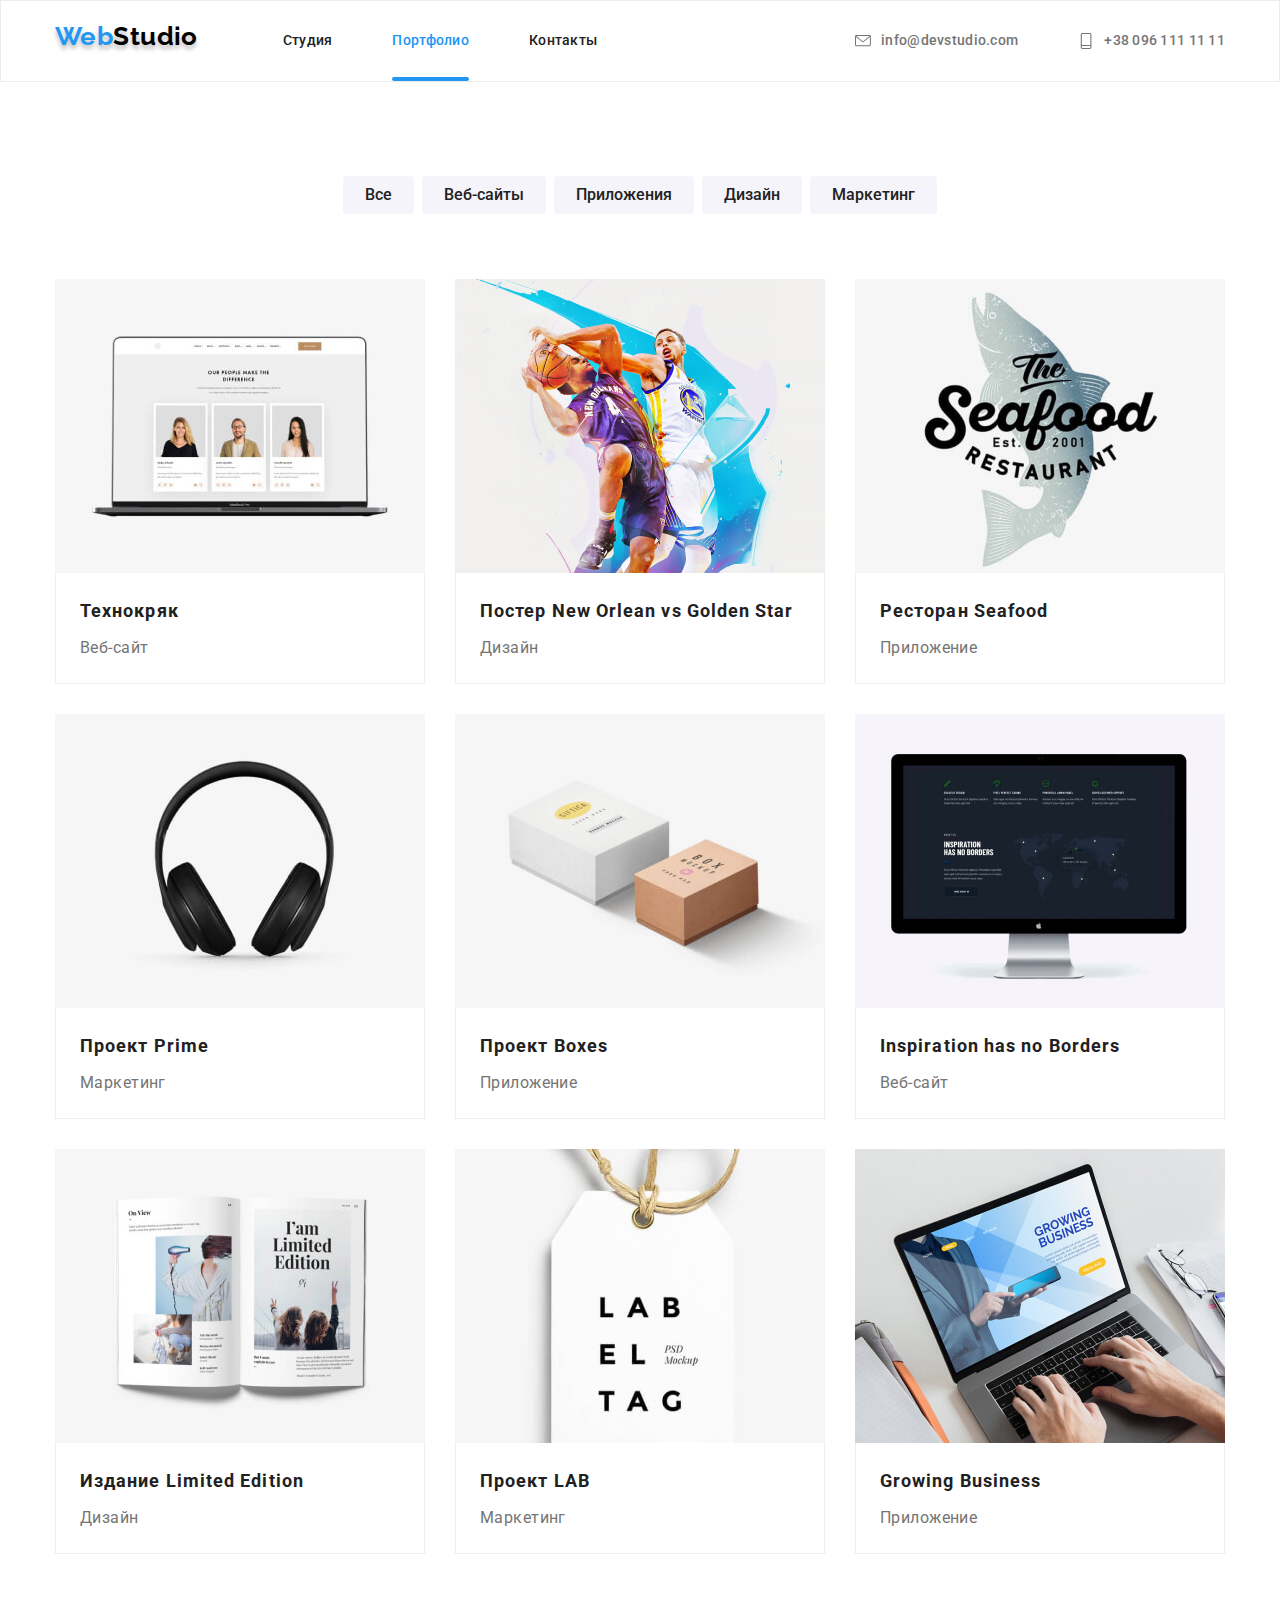
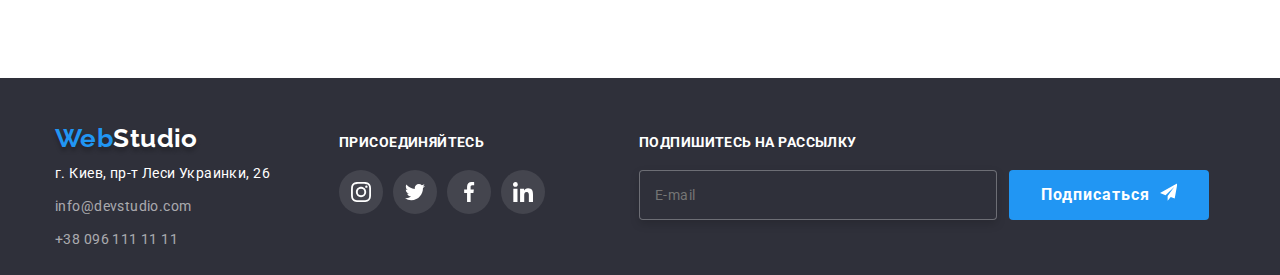
==== commit 4d4bf591: "modal adaptive" ====
--- a/portfolio.html
+++ b/portfolio.html
@@ -18,10 +18,10 @@
             <div class="menu-container" id="menu-container" data-menu aria-expanded="true">
                 <ul class="navigation-list list">
                 <li class="navigation-list-item "> 
-                    <a class="navigation-list-link studio link"
+                    <a class="navigation-list-link link"
                      href="./index.html"> Cтудия </a></li>
                 <li class="navigation-list-item">
-                     <a class="navigation-list-link port link"
+                     <a class="navigation-list-link portf link"
                       href="./portfolio.html"> Портфолио  </a></li>
                 <li class="navigation-list-item"> 
                     <a class="navigation-list-link contact link" href="  "> Контакты  </a></li>
@@ -489,10 +489,11 @@
 <!-- Подвал -->
 
 <footer>
-    <div class="container">
-     <div class="footer-flex">
+    <div class="container footer">
+       <div class="footer-flex">
+           <div class="footer-mobile">
          <div class="footer-section-address">
-        <a class="logo foot link" lang="en" href="./index.html"> <span class="logo-web" > Web </span> <span class="logo-studio" >Studio</span>  </a>  
+        <a class="logo foot link" lang="en" href="./index.html"> <span class="logo-web" >Web</span><span class="logo-studio">Studio</span>  </a>  
     <address class="address-footer text" >
         г. Киев, пр-т Леси Украинки, 26  </address>
     
@@ -527,13 +528,15 @@
             </svg></a></li>
     </ul>
     </div>
+    </div>
     <div class="footer-subscribe">
         <b class="join-in-text">ПОДПИШИТЕСЬ НА РАССЫЛКУ</b>
+        <div class="div-subscribe-form">
         <form action="#" class="footer-subscribe-form">
             <input type="email" id="subscribe-email" name="footer-email" placeholder=" " class="footer-subscribe-input" />
             <label for="subscribe-email" class="footer-subscribe-label">E-mail</label>
             <button type="submit" class="footer-subscribe-button hero-title-button">
-                <span>Подписатьcя</span>
+                <span class="footer-subscribe-button-text">Подписатьcя</span>
                 <svg width="24" height="24">
                     <use href="./images/sprite.svg#icon-icon-send"></use>
                 </svg>
@@ -541,9 +544,8 @@
         </form>
     </div>
     </div>
+    </div>
     </footer>
-</div>
-</footer>
 <script src="./js/menu.js"></script>
 <script src="./js/modal.js"></script>
 </body>
--- a/css/main.min.css
+++ b/css/main.min.css
@@ -1,2 +1,2 @@
-/*! normalize.css v8.0.1 | MIT License | github.com/necolas/normalize.css */html{line-height:1.15;-webkit-text-size-adjust:100%}body{margin:0}main{display:block}h1{font-size:2em;margin:0.67em 0}hr{box-sizing:content-box;height:0;overflow:visible}pre{font-family:monospace, monospace;font-size:1em}a{background-color:transparent}abbr[title]{border-bottom:none;text-decoration:underline;text-decoration:underline dotted}b,strong{font-weight:bolder}code,kbd,samp{font-family:monospace, monospace;font-size:1em}small{font-size:80%}sub,sup{font-size:75%;line-height:0;position:relative;vertical-align:baseline}sub{bottom:-0.25em}sup{top:-0.5em}img{border-style:none}button,input,optgroup,select,textarea{font-family:inherit;font-size:100%;line-height:1.15;margin:0}button,input{overflow:visible}button,select{text-transform:none}button,[type="button"],[type="reset"],[type="submit"]{-webkit-appearance:button}button::-moz-focus-inner,[type="button"]::-moz-focus-inner,[type="reset"]::-moz-focus-inner,[type="submit"]::-moz-focus-inner{border-style:none;padding:0}button:-moz-focusring,[type="button"]:-moz-focusring,[type="reset"]:-moz-focusring,[type="submit"]:-moz-focusring{outline:1px dotted ButtonText}fieldset{padding:0.35em 0.75em 0.625em}legend{box-sizing:border-box;color:inherit;display:table;max-width:100%;padding:0;white-space:normal}progress{vertical-align:baseline}textarea{overflow:auto}[type="checkbox"],[type="radio"]{box-sizing:border-box;padding:0}[type="number"]::-webkit-inner-spin-button,[type="number"]::-webkit-outer-spin-button{height:auto}[type="search"]{-webkit-appearance:textfield;outline-offset:-2px}[type="search"]::-webkit-search-decoration{-webkit-appearance:none}::-webkit-file-upload-button{-webkit-appearance:button;font:inherit}details{display:block}summary{display:list-item}template{display:none}[hidden]{display:none}.navigation-list-link,.address,.address-nav-list{font-weight:500;font-size:14px;line-height:1.14;letter-spacing:0.02em}.social,.what-are-we-doing{display:flex;flex-direction:row;flex-wrap:nowrap;justify-content:space-between;align-items:baseline}.backdrop,.section-title-text{display:flex;justify-content:center;align-items:center}.list,.logo.foot.link,.hero-section,.hero-title,.features-section-for-images .icon-antenna,.what-are-we-doing,.portfolio.list{margin:0;padding:0}html{box-sizing:border-box}*,::before,::after{box-sizing:inherit}body{background-color:#fff;font-family:"Roboto",sans-serif;font-size:14px;color:#212121;letter-spacing:0.03em}img{display:block;max-width:100%;height:auto}.navigation{display:flex}.link{text-decoration:none;display:block}.list{list-style:none}.logo{font-family:Raleway;font-style:normal;font-weight:bold;font-size:26px;line-height:1.2;margin-right:85px;color:#000;text-shadow:0px 4px 4px rgba(0,0,0,0.25);animation-duration:10000ms}.logo .logo-web{color:#2196F3}.logo-studio{color:#fff}.logo.foot.link{margin-bottom:8px}.container{margin-left:auto;margin-right:auto;padding-left:15px;padding-right:15px;min-width:358px}@media screen and (min-width: 480px){.container{width:480px}}@media screen and (min-width: 768px){.container{width:768px}}@media screen and (min-width: 1200px){.container{width:1200px}}.section{padding-top:60px;padding-bottom:60px}@media screen and (min-width: 1200px){.section{padding-top:94px;padding-bottom:94px}}button{border:0}.menu-button{display:inline-flex;text-align:center;margin:0;padding:0;width:40px;height:40px;border:none;background-color:transparent}@media screen and (min-width: 768px){.menu-button{display:none}}.menu-button .icon-cross{display:none}.menu-button.is-open .icon-cross{display:block}.menu-button.is-open .icon-menu{display:none}.hero-title-button{font-weight:bold;font-size:16px;line-height:1.87;letter-spacing:0.06em;background-color:#2196F3;color:#fff;padding:10px 32px 10px 32px;border-radius:4px;border-color:#2196F3;transition:color 250ms cubic-bezier(0.4, 0, 0.2, 1)}.hero-title-button.hero:focus,.hero-title-button.hero:hover{color:#fff}.hero-title-button.hover-color{background-color:#188CE8;transition:color 250ms cubic-bezier(0.4, 0, 0.2, 1)}.hero-title-button.hover-color:hover{background-color:#2196F3}.work-button button{font-style:normal;font-weight:500;font-size:16px;line-height:1.62;text-align:center;background-color:#f5f4fa;border-radius:4px;border-width:0;padding-top:6px;padding-right:22px;padding-bottom:6px;padding-left:22px;color:#212121;background-color:#F5F4FA;transition:background-color 250ms cubic-bezier(0.4, 0, 0.2, 1),color 250ms cubic-bezier(0.4, 0, 0.2, 1)}.work-button button:focus,.work-button button:hover{color:#fff;outline:none;background-color:#2196F3}.filter-portfolio-button:first-child{margin-bottom:15px}.filter-portfolio-button.work-button:not(:last-child){margin-right:8px}.footer-subscribe-button{margin-left:12px;fill:#fff;transition:background-color 250ms cubic-bezier(0.4, 0, 0.2, 1)}.footer-subscribe-button .svg{margin-left:10px}.footer-subscribe-button:hover,.footer-subscribe-button:focus{background-color:#188CE8}.social.link.list{display:flex;justify-content:center}.social-link-item{display:flex;justify-content:center;align-items:center;width:44px;height:44px;border-radius:50%;background-color:#fff;transition:background-color 500ms cubic-bezier(0.4, 0, 0.2, 1)}.social-link-item:hover,.social-link-item:focus{background-color:#2196F3}.social-link:not(:last-child){margin-right:10px}.social-link-svg{width:20px;height:20px;fill:#AFB1B8;transition:fill 250ms cubic-bezier(0.4, 0, 0.2, 1)}.social-link-item:hover .social-link-svg,.social-link-item:focus .social-link-svg{fill:#fff}.social-link-svg.bottom-svg{fill:#fff;transition:fill 250ms cubic-bezier(0.4, 0, 0.2, 1)}.social-link-item.bottom{background-color:rgba(255,255,255,0.1)}.social-link-item.bottom:hover,.social-link-item.bottom:focus{background-color:#2196F3}.backdrop{position:fixed;left:0;top:0;width:100%;height:100%;background-color:rgba(0,0,0,0.2);z-index:100}.modal-form{position:relative;height:609px;display:flex;flex-direction:column;background-color:#fff;border-radius:4px;padding:40px}.modal-form-title{font-family:"Roboto",sans-serif;font-style:normal;font-weight:bold;font-size:20px;line-height:30px;text-align:center;letter-spacing:0.03em;margin:0px;margin-bottom:30px;color:#212121}@media screen and (min-width: 480px){.modal-form{width:450px;height:609px}}@media screen and (min-width: 1200px){.modal-form-title{line-height:23px}.modal-form{width:528px;height:581px}}.modal-form-input{height:40px;padding-left:42px}.modal-form-input-wrapper{position:relative;margin-bottom:40px}.modal-form-input .text-message{border:1px solid rgba(33,33,33,0.2);border-radius:4px;cursor:pointer}.modal-form-input:focus,.modal-form-input:hover,.modal-form-input:not(:placeholder-shown){outline:none;border-color:#2196F3}.modal-form-input:focus::placeholder{color:#000}.modal-form-input::placeholder{color:transparent;transition:color 250ms linear 250ms}.modal-form-input,.modal-form-message{display:block;width:100%;font-family:"Roboto",sans-serif;font-style:normal;font-weight:normal;font-size:14px;line-height:16px;letter-spacing:0.01em;border:1px solid #4b4b4b;border-radius:4px;background-color:transparent}.modal-form-message{height:120px;resize:none;position:relative;margin-left:auto;margin-right:auto;margin-bottom:28px;display:flex;align-items:center}.modal-form-message:focus,.modal-form-message:not(:placeholder-shown){outline:none;border-color:#2196F3}.modal-form-message:focus::placeholder{color:#2196F3}.modal-form-input:not(:placeholder-shown) .form-message{top:-18px}.modal-form-svg{position:absolute;top:25%;left:19px;display:inline-block;width:16px;height:16px;fill:#212121;transition:fill 250ms cubic-bezier(0.4, 0, 0.2, 1)}.modal-form-label{position:absolute;top:50%;left:46px;transform:translateY(-50%);font-family:"Roboto",sans-serif;color:#757575;font-style:normal;font-weight:normal;font-size:14px;line-height:16px;letter-spacing:0.01em;transition:transform 250ms linear}.modal-form-label.form-message{top:20%;left:16px}.modal-form-input:focus+.modal-form-label,.modal-form-input:hover+.modal-form-label,.modal-form-input:not(:placeholder-shown)+.modal-form-label{transform:translateY(-39px) translateX(-28px);color:#2196F3}.modal-form-input.text-message:focus+.modal-form-label.form-message,.modal-form-input.text-message:hover+.modal-form-label.form-message,.modal-form-input.text-message:not(:placeholder-shown)+.modal-form-label.form-message{transform:translateY(-45px) translateX(0px)}.modal-form-input:focus ~ .modal-form-svg,.modal-form-input:hover ~ .modal-form-svg,.modal-form-input:not(:placeholder-shown) ~ .modal-form-svg{fill:#2196F3}.modal-form-checkbox{position:absolute;width:1px;height:1px;margin:-1px;border:0;padding:0;clip:rect(0 0 0 0);overflow:hidden}.modal-form-custom-checkbox{display:inline-block;width:16px;height:15px;margin-left:12px;display:inline-block;border:2px solid #212121;border-radius:2px}.modal-form-checkbox:checked+.modal-form-custom-checkbox{background-color:#2196F3;background-image:url(../images/icon-check.svg);background-position:50% 50%;border:2px solid #2196F3;border-radius:2px}.text-message{width:470px;height:120px;resize:none;padding:12px 16px}.modal-form-option{margin-bottom:0px}.modal-form-option-label{margin-bottom:20px}.modal-form-option-span{font-size:12px;margin-left:9px;font-family:"Roboto",sans-serif;font-style:normal;font-weight:normal;font-size:14px;line-height:24px;letter-spacing:0.03em;color:#757575}.modal-form-option-spana{color:#2196F3}.modal-form-btn{font-weight:bold;font-size:16px;line-height:1.87;letter-spacing:0.06em;background-color:#2196F3;color:#fff;padding:10px 32px 10px 32px;margin:auto;margin-bottom:30px;width:200px;height:50px;border-radius:4px;border-color:#2196F3;transition:color 250ms cubic-bezier(0.4, 0, 0.2, 1);text-transform:uppercase;cursor:pointer}.modal-form-btn:hover,.modal-form-btn:focus{background-color:#188CE8}.is-hidden{opacity:0;visibility:hidden;pointer-events:none}.modal-close-btn-svg{position:absolute;display:flex;justify-content:center;width:11px;height:11px;fill:#000}.modal-close-btn:focus .modal-close-btn-svg,.modal-close-btn:hover .modal-close-btn-svg{fill:#2196F3}.modal-close-btn{position:absolute;top:8px;right:8px;width:30px;height:30px;border-radius:50%;background-color:transparent;border:1px solid rgba(0,0,0,0.1);cursor:pointer;transition:color 250ms linear;display:flex;justify-content:center;align-items:center;transition-duration:250ms;transition-timing-function:cubic-bezier(0.4, 0, 0.2, 1)}.header{position:relative;border:1px solid #ECECEC}@media screen and (max-width: 767px){.navigation{position:relative;align-items:center;justify-content:space-between;flex-grow:1;height:60px}.menu-container{background-color:#fff;padding-top:60px;padding-bottom:60px;text-align:center;font-size:20px}}@media screen and (min-width: 767px){.navigation{align-items:baseline}.navigation-list{display:flex;align-items:center}.navigation-list-item:not(:last-child){margin-right:50px}}@media screen and (max-width: 767px){.menu-container{display:none;position:absolute;top:100%;left:0;width:100%}.menu-container.is-open{display:block}}@media screen and (min-width: 768px){.menu-container{display:flex;align-items:center;justify-content:space-between;flex-grow:1}}@media screen and (max-width: 767px){.navigation-list{margin-bottom:60px}.navigation-list-link{display:inline-block}.navigation-list-link.studio{padding-bottom:8px}.navigation-list-link.portfolio{padding-bottom:8px}}.navigation-list-link{transition:color 250ms cubic-bezier(0.4, 0, 0.2, 1);position:relative}@media screen and (min-width: 768px){.navigation-list-link.link{color:#212121;padding-top:32px;padding-bottom:32px}}.navigation-list-link:hover,.navigation-list-link:focus{color:#2196F3}@media screen and (max-width: 480px){.navigation-list-item:not(:last-child){margin-bottom:40px;text-align:center}}@media screen and (min-width: 780px){.navigation-list-item{position:relative}.navigation-list-item:not(:last-child){margin-right:60px}}.navigation-list-link.studio::after,.navigation-list-link.portf::after{position:absolute;bottom:0;left:0;display:block;content:"";width:100%;height:4px;background:#2196F3;border-radius:2px}.navigation-list-link.studio:hover::after,.navigation-list-link.portf:hover::after{background-color:#757575}.navigation-list-link.studio,.navigation-list-link.portf{color:#2196F3;transition:color 1030ms cubic-bezier(0.4, 0, 0.2, 1),background-color 1030ms cubic-bezier(0.4, 0, 0.2, 1)}.navigation-list-link.studio:hover,.navigation-list-link.studio:focus,.navigation-list-link.portf:hover,.navigation-list-link.portf:focus{color:#757575}.address{display:block;font-style:normal}@media screen and (min-width: 1200px){.address-nav{display:flex}}.address-nav-link{color:#757575;transition:color 250ms cubic-bezier(0.4, 0, 0.2, 1)}.address-nav-link:hover,.address-nav-link:focus{color:#2196F3}@media screen and (min-width: 1200px){.address-nav-link{display:flex;flex-wrap:nowrap;align-content:flex-start}}@media screen and (max-width: 480px){.address-nav-list{display:block}.address-nav-list:not(:last-child){margin-bottom:16px}}@media screen and (min-width: 1200px){.address-nav-list:not(:last-child){margin-right:60px}}.address-nav-list-svg{align-items:center;padding:0px;margin:0px;fill:#757575;width:16px;height:16px;margin-right:10px;transition:fill 250ms cubic-bezier(0.4, 0, 0.2, 1)}.address-nav-link:hover .address-nav-list-svg,.address-nav-link:focus .address-nav-list-svg{fill:#2196F3}.icon-cross{width:24px;height:16px}.icon-cross:hover,.icon-cross:focus{fill:#2196F3}.icon-menu{width:19px;height:19px}.icon-menu:hover,.icon-menu:focus{fill:#2196F3}.hero{text-align:center;animation-duration:2000ms}.hero-section{margin-left:auto;margin-right:auto;background-repeat:no-repeat;background-position:center;padding-top:118px;padding-bottom:118px;max-width:1600px;background-size:cover}@media screen and (min-device-pixel-ratio: 2), screen and (min-resolution: 192dpi), screen and (min-resolution: 2dppx){.hero-section{background-image:url("../images/hero.jpg")}}@media screen and (min-width: 320px){.hero-section{background-image:url("../images/hero-480.jpg")}}@media screen and (min-width: 786px){.hero-section{background-image:url("../images/hero-768.jpg")}}@media screen and (min-width: 1200px){.hero-section{background-image:url("../images/hero-1200.jpg")}}.hero-title{font-weight:900;font-size:26px;line-height:1.36;letter-spacing:0.06em;text-transform:uppercase;margin-bottom:30px;color:#fff}@media screen and (min-width: 1200px){.hero-section{padding-top:200px;padding-bottom:200px}.hero-title{font-size:44px}}.features-list-heading{font-weight:bold;font-size:14px;line-height:1.14;text-transform:uppercase;margin:0px;margin-bottom:10px;color:#212121;text-align:center}@media screen and (min-width: 768px){.features-list-heading{text-align:left}}@media screen and (max-width: 786px){.features-section:not(:last-child){margin-bottom:30px}}@media screen and (min-width: 768px){.features-list{display:flex;flex-direction:row;flex-wrap:wrap;justify-content:space-between;align-items:baseline}}@media (min-width: 768px) and (max-width: 1199px){.features-section{width:calc((100% - 30px) / 2)}.features-section:nth-child(-n+2){margin-bottom:30px}}@media screen and (min-width: 1200px){.features-list{flex-wrap:nowrap}.features-section{margin-left:30px}}.features-section-for-images{display:flex;height:120px;margin-bottom:30px;background-color:#F5F4FA;padding-top:25px;padding-right:100px;padding-bottom:25px;padding-left:100px;border-radius:4px}.features-section-for-images .icon-antenna{display:block;width:70px;height:70px;border:none;fill:#757575}@media screen and (min-width: 1200px){.features-section-for-images{width:270px}}.features-list-text{font-weight:normal;font-size:14px;line-height:1.71;margin:0px;color:#757575}@media screen and (max-width: 1200px){.section-doing{visibility:hidden;display:none}}.section-doing{padding-bottom:94px}.section-title{font-weight:bold;font-size:36px;line-height:42px;text-align:center;padding:0px;margin-top:0px;margin-bottom:50px;color:#212121}.section-title-list{position:relative;display:block;margin-right:30px}.section-title-text{position:absolute;left:0;bottom:0;width:100%;height:70px;font-weight:bold;font-size:14px;line-height:1.14;text-align:center;letter-spacing:0.03em;text-transform:uppercase;padding-top:27px;padding-bottom:27px;margin:0px;background-color:rgba(47,48,58,0.8);color:#fff}.what-are-we-doing{padding-inline-start:0px}.section.team{background-color:#F5F4FA}.section-title-team{background-color:#fff;box-shadow:0px 2px 1px rgba(0,0,0,0.2),0px 1px 1px rgba(0,0,0,0.14),0px 1px 3px rgba(0,0,0,0.12);border-radius:0px 0px 4px 4px;padding-bottom:24px;list-style:none}.section-title-team-name{font-weight:500;font-size:16px;line-height:1.18;text-align:center;margin:0px;margin-top:30px;margin-bottom:10px;color:#212121}.section-title-team-text{font-weight:normal;font-size:16px;line-height:1.18;text-align:center;margin:0px;margin-bottom:16px;color:#757575}.team-list{display:block;padding-inline-start:0px;margin:0px}@media screen and (min-width: 768px){.team-list{display:flex;flex-direction:row;flex-wrap:wrap;justify-content:space-between;align-items:baseline}}@media screen and (max-width: 767px){.section-title-team:not(:last-child){margin-bottom:30px}}@media screen and (min-width: 1200px){.team-list{flex-wrap:nowrap}.section-title-team{margin-right:30px}}@media (min-width: 768px) and (max-width: 1199px){.section-title-team{width:calc((100% - 30px) / 2)}.section-title-team:nth-child(-n+2){margin-bottom:30px}}.clients{display:flex;flex-direction:row;flex-wrap:wrap;justify-content:space-between;margin:0px;align-items:center}@media screen and (min-width: 768px){.clients-list{width:calc((100% - 60px) / 3)}}@media (min-width: 480px) and (max-width: 768px){.clients-list{width:calc((100% - 30px) / 2)}.clients-list:nth-child(-n+4){margin-bottom:30px}}@media screen and (min-width: 1200px){.clients{flex-wrap:nowrap}.clients-list-logo{width:170px}}.clients-list-logo{display:flex;height:90px;justify-content:center;border:1px solid #AFB1B8;box-sizing:border-box;border-radius:4px;transition:border 250ms cubic-bezier(0.4, 0, 0.2, 1)}.clients-list-logo:hover,.clients-list-logo:focus{border:1px solid #2196F3}.clients-list-logo-svg{fill:#AFB1B8;display:flex;align-self:center;transition:fill 250ms cubic-bezier(0.4, 0, 0.2, 1)}.clients-list-logo:hover .clients-list-logo-svg,.clients-list-logo:focus .clients-list-logo-svg{fill:#2196F3}footer{background-color:#2F303A;box-shadow:0px 4px 4px rgba(0,0,0,0.25)}@media screen and (max-width: 768px){.footer-section-address{margin-bottom:50px}.footer-section.join-in{margin-bottom:50px}}.footer-subscribe-input{height:50px}@media screen and (max-width: 1199px){.footer-subscribe-input{width:100%;max-width:450px;margin-bottom:20px}.footer-subscribe-label{top:20%}}.address-footer{font-weight:normal;font-size:14px;font-style:normal;line-height:1.71;display:block;color:#fff}.address-footer.text{margin-bottom:9px}.address-nav-link-footer{color:rgba(255,255,255,0.6)}.address-nav-link-footer.mail{margin-bottom:9px}.footer-subscribe{position:relative;margin:0px}.footer-subscribe-form{position:relative;margin:0px}.footer-subscribe-input{border-radius:4px;padding-left:15px;color:#fff;border:1px solid rgba(255,255,255,0.3);background-color:#2F303A;filter:drop-shadow(0px 4px 4px rgba(0,0,0,0.15))}.footer-subscribe-label{position:absolute;left:16px;transform:translateY(-50%);transition-duration:250ms;transition-timing-function:cubic-bezier(0.4, 0, 0.2, 1);color:#757575}.footer-subscribe-input:focus+.footer-subscribe-label,.footer-subscribe-input:not(:placeholder-shown)+.footer-subscribe-label{opacity:0}.join-in{margin-bottom:20px}.join-in-text{display:block;font-weight:bold;font-size:14px;line-height:16px;text-transform:uppercase;color:#fff;margin-bottom:20px}.join-in-svg{margin-left:10px;width:24px;height:24px;fill:#fff}@media screen and (min-width: 480px){.footer-flex{padding-bottom:60px;padding-top:60px}}@media screen and (min-width: 768px){.footer-flex{padding-top:0px;padding-bottom:60px}.footer-mobile{display:flex;padding-top:60px;align-items:baseline;padding-bottom:60px;margin-right:60px;margin-left:60px}.div-subscribe-form{display:flex;justify-content:center}.footer-subscribe-form{display:flex;align-items:center;flex-direction:column}.footer-subscribe-button{display:flex;width:200px;height:50px}.footer-subscribe-button-text{margin-right:10px}}@media (min-width: 768px) and (max-width: 1200px){.footer-section-address{margin-right:165px}}@media (min-width: 120px) and (max-width: 1200px){.footer{text-align:center}.footer-subscribe{text-align:center}}@media screen and (min-width: 1200px){.footer-mobile{padding-top:0px;padding-bottom:0px;margin-right:0px;margin-left:0px}.footer-flex{display:flex;padding-bottom:0px;padding-top:45px;align-items:baseline;padding-bottom:23px}.footer-section.join-in{margin-left:69px}.footer-subscribe{margin-left:94px}.footer-subscribe-form{display:flex;flex-direction:row;align-items:flex-start;justify-content:start}.footer-subscribe-input{width:358px}.footer-subscribe-label{top:50%}.footer-section-address{flex-direction:column}}.portfolio-box{position:relative;overflow:hidden}.filter-portfolio{display:flex;flex-wrap:wrap;margin-bottom:40px}.portfolio.list{display:block;background-color:#fff}.portfolio-list:not(:last-child){margin-bottom:30px}@media screen and (min-width: 768px){.portfolio.list{display:flex;flex-wrap:wrap;justify-content:space-between}}@media (min-width: 768px) and (max-width: 1200px){.portfolio-list{width:calc((100% - 30px) / 2)}.portfolio-list:nth-child(-n+7){margin-bottom:30px}}@media screen and (min-width: 1200) and (max-width: 1200px){.portfolio-list{width:calc((100% - 60px) / 3)}.portfolio-list:not(:nth-last-child(-n+3)){margin-bottom:30px}}@media screen and (min-width: 768px){.filter-portfolio{justify-content:center;flex-wrap:nowrap;margin-bottom:50px}}.portfolio-list-class{padding:20px 24px;border-left:1px solid #EEEEEE;border-right:1px solid #EEEEEE;border-bottom:1px solid #EEEEEE}.portfolio-list-link{transition:box-shadow 250ms cubic-bezier(0.4, 0, 0.2, 1)}.portfolio-list-link:hover,.portfolio-list-link:focus{box-shadow:1px 4px 6px rgba(0,0,0,0.16),0px 4px 4px rgba(0,0,0,0.06),0px 1px 1px rgba(0,0,0,0.12)}.portfolio-list-title{font-weight:bold;font-size:18px;line-height:2;letter-spacing:0.06em;margin:0px;margin-bottom:4px;color:#212121}.portfolio-list-text{font-weight:normal;font-size:16px;line-height:1.87;margin:0px;color:#757575}.portfolio-text-hidden{display:block;top:0;position:absolute;width:100%;left:0;margin:0;padding:63px 24px;height:101%;font-size:18px;line-height:1.55em;color:#fff;background-color:rgba(33,150,243,0.9);transform:translateY(100%);transition-duration:1000ms;transition-timing-function:cubic-bezier(0.4, 0, 0.2, 1)}.portfolio-list:hover .portfolio-text-hidden{transform:translateX(0);top:100}
+/*! normalize.css v8.0.1 | MIT License | github.com/necolas/normalize.css */html{line-height:1.15;-webkit-text-size-adjust:100%}body{margin:0}main{display:block}h1{font-size:2em;margin:0.67em 0}hr{box-sizing:content-box;height:0;overflow:visible}pre{font-family:monospace, monospace;font-size:1em}a{background-color:transparent}abbr[title]{border-bottom:none;text-decoration:underline;text-decoration:underline dotted}b,strong{font-weight:bolder}code,kbd,samp{font-family:monospace, monospace;font-size:1em}small{font-size:80%}sub,sup{font-size:75%;line-height:0;position:relative;vertical-align:baseline}sub{bottom:-0.25em}sup{top:-0.5em}img{border-style:none}button,input,optgroup,select,textarea{font-family:inherit;font-size:100%;line-height:1.15;margin:0}button,input{overflow:visible}button,select{text-transform:none}button,[type="button"],[type="reset"],[type="submit"]{-webkit-appearance:button}button::-moz-focus-inner,[type="button"]::-moz-focus-inner,[type="reset"]::-moz-focus-inner,[type="submit"]::-moz-focus-inner{border-style:none;padding:0}button:-moz-focusring,[type="button"]:-moz-focusring,[type="reset"]:-moz-focusring,[type="submit"]:-moz-focusring{outline:1px dotted ButtonText}fieldset{padding:0.35em 0.75em 0.625em}legend{box-sizing:border-box;color:inherit;display:table;max-width:100%;padding:0;white-space:normal}progress{vertical-align:baseline}textarea{overflow:auto}[type="checkbox"],[type="radio"]{box-sizing:border-box;padding:0}[type="number"]::-webkit-inner-spin-button,[type="number"]::-webkit-outer-spin-button{height:auto}[type="search"]{-webkit-appearance:textfield;outline-offset:-2px}[type="search"]::-webkit-search-decoration{-webkit-appearance:none}::-webkit-file-upload-button{-webkit-appearance:button;font:inherit}details{display:block}summary{display:list-item}template{display:none}[hidden]{display:none}.navigation-list-link,.address,.address-nav-list{font-weight:500;font-size:14px;line-height:1.14;letter-spacing:0.02em}.social,.what-are-we-doing{display:flex;flex-direction:row;flex-wrap:nowrap;justify-content:space-between;align-items:baseline}.backdrop,.section-title-text{display:flex;justify-content:center;align-items:center}.list,.logo.foot.link,.hero-section,.hero-title,.features-section-for-images .icon-antenna,.what-are-we-doing,.portfolio.list{margin:0;padding:0}html{box-sizing:border-box}*,::before,::after{box-sizing:inherit}body{background-color:#fff;font-family:"Roboto",sans-serif;font-size:14px;color:#212121;letter-spacing:0.03em}img{display:block;max-width:100%;height:auto}.navigation{display:flex}.link{text-decoration:none;display:block}.list{list-style:none}.logo{font-family:Raleway;font-style:normal;font-weight:bold;font-size:26px;line-height:1.2;margin-right:85px;color:#000;text-shadow:0px 4px 4px rgba(0,0,0,0.25);animation-duration:10000ms}.logo .logo-web{color:#2196F3}.logo-studio{color:#fff}.logo.foot.link{margin-bottom:8px}.container{margin-left:auto;margin-right:auto;padding-left:15px;padding-right:15px;min-width:358px}@media screen and (max-width: 768px){.container{width:480px}}@media screen and (min-width: 768px){.container{width:768px}}@media screen and (min-width: 1200px){.container{width:1200px}}.section{padding-top:60px;padding-bottom:60px}@media screen and (min-width: 1200px){.section{padding-top:94px;padding-bottom:94px}}button{border:0}.menu-button{display:inline-flex;text-align:center;margin:0;padding:0;width:40px;height:40px;border:none;background-color:transparent}@media screen and (min-width: 768px){.menu-button{display:none}}.menu-button .icon-cross{display:none}.menu-button.is-open .icon-cross{display:block}.menu-button.is-open .icon-menu{display:none}.hero-title-button{font-weight:bold;font-size:16px;line-height:1.87;letter-spacing:0.06em;background-color:#2196F3;color:#fff;padding:10px 32px 10px 32px;border-radius:4px;border-color:#2196F3;transition:color 250ms cubic-bezier(0.4, 0, 0.2, 1)}.hero-title-button.hero:focus,.hero-title-button.hero:hover{color:#fff}.hero-title-button.hover-color{background-color:#188CE8;transition:color 250ms cubic-bezier(0.4, 0, 0.2, 1)}.hero-title-button.hover-color:hover{background-color:#2196F3}.work-button button{font-style:normal;font-weight:500;font-size:16px;line-height:1.62;text-align:center;background-color:#f5f4fa;border-radius:4px;border-width:0;padding-top:6px;padding-right:22px;padding-bottom:6px;padding-left:22px;color:#212121;background-color:#F5F4FA;transition:background-color 250ms cubic-bezier(0.4, 0, 0.2, 1),color 250ms cubic-bezier(0.4, 0, 0.2, 1)}.work-button button:focus,.work-button button:hover{color:#fff;outline:none;background-color:#2196F3}.filter-portfolio-button:first-child{margin-bottom:15px}.filter-portfolio-button.work-button:not(:last-child){margin-right:8px}.footer-subscribe-button{margin-left:12px;fill:#fff;transition:background-color 250ms cubic-bezier(0.4, 0, 0.2, 1)}.footer-subscribe-button .svg{margin-left:10px}.footer-subscribe-button:hover,.footer-subscribe-button:focus{background-color:#188CE8}.social.link.list{display:flex;justify-content:center}.social-link-item{display:flex;justify-content:center;align-items:center;width:44px;height:44px;border-radius:50%;background-color:#fff;transition:background-color 500ms cubic-bezier(0.4, 0, 0.2, 1)}.social-link-item:hover,.social-link-item:focus{background-color:#2196F3}.social-link:not(:last-child){margin-right:10px}.social-link-svg{width:20px;height:20px;fill:#AFB1B8;transition:fill 250ms cubic-bezier(0.4, 0, 0.2, 1)}.social-link-item:hover .social-link-svg,.social-link-item:focus .social-link-svg{fill:#fff}.social-link-svg.bottom-svg{fill:#fff;transition:fill 250ms cubic-bezier(0.4, 0, 0.2, 1)}.social-link-item.bottom{background-color:rgba(255,255,255,0.1)}.social-link-item.bottom:hover,.social-link-item.bottom:focus{background-color:#2196F3}.backdrop{position:fixed;left:0;top:0;width:100%;height:100%;background-color:rgba(0,0,0,0.2);z-index:100}.modal-form{position:relative;height:609px;display:flex;flex-direction:column;background-color:#fff;border-radius:4px;padding:40px}.modal-form-title{font-family:"Roboto",sans-serif;font-style:normal;font-weight:bold;font-size:20px;line-height:30px;text-align:center;letter-spacing:0.03em;margin:0px;margin-bottom:30px;color:#212121}.modal-form-input{height:40px;padding-left:42px}.modal-form-input-wrapper{position:relative;margin-bottom:28px}.modal-form-input .text-message{border:1px solid rgba(33,33,33,0.2);border-radius:4px;cursor:pointer}.modal-form-input:focus,.modal-form-input:hover,.modal-form-input:not(:placeholder-shown){outline:none;border-color:#2196F3}.modal-form-input:focus::placeholder{color:#000}.modal-form-input::placeholder{color:transparent;transition:color 250ms linear 250ms}.modal-form-input,.modal-form-message{display:block;width:100%;font-family:"Roboto",sans-serif;font-style:normal;font-weight:normal;font-size:14px;line-height:16px;letter-spacing:0.01em;border:1px solid #4b4b4b;border-radius:4px;background-color:transparent}.modal-form-message{height:120px;resize:none;position:relative;margin-left:auto;margin-right:auto;margin-bottom:28px;display:flex;align-items:center}.modal-form-message:focus,.modal-form-message:not(:placeholder-shown){outline:none;border-color:#2196F3}.modal-form-message:focus::placeholder{color:#2196F3}.modal-form-input:not(:placeholder-shown) .form-message{top:-18px}.modal-form-svg{position:absolute;top:25%;left:19px;display:inline-block;width:16px;height:16px;fill:#212121;transition:fill 250ms cubic-bezier(0.4, 0, 0.2, 1)}.modal-form-label{position:absolute;top:50%;left:46px;transform:translateY(-50%);font-family:"Roboto",sans-serif;color:#757575;font-style:normal;font-weight:normal;font-size:14px;line-height:16px;letter-spacing:0.01em;transition:transform 250ms linear}.modal-form-label.form-message{top:20%;left:16px}.modal-form-input:focus+.modal-form-label,.modal-form-input:hover+.modal-form-label,.modal-form-input:not(:placeholder-shown)+.modal-form-label{transform:translateY(-39px) translateX(-28px);color:#2196F3}.modal-form-input.text-message:focus+.modal-form-label.form-message,.modal-form-input.text-message:hover+.modal-form-label.form-message,.modal-form-input.text-message:not(:placeholder-shown)+.modal-form-label.form-message{transform:translateY(-45px) translateX(0px)}.modal-form-input:focus ~ .modal-form-svg,.modal-form-input:hover ~ .modal-form-svg,.modal-form-input:not(:placeholder-shown) ~ .modal-form-svg{fill:#2196F3}.modal-form-checkbox{position:absolute;width:1px;height:1px;margin:-1px;border:0;padding:0;clip:rect(0 0 0 0);overflow:hidden}.modal-form-custom-checkbox{display:inline-block;width:16px;height:15px;display:inline-block;border:2px solid #212121;border-radius:2px}.modal-form-checkbox:checked+.modal-form-custom-checkbox{background-color:#2196F3;background-image:url(../images/icon-check.svg);background-position:50% 50%;border:2px solid #2196F3;border-radius:2px}.text-message{width:470px;height:120px;resize:none;padding:12px 16px}.modal-form-option{margin-bottom:0px}.modal-form-option-label{margin-bottom:20px}.modal-form-option-span{font-size:12px;margin-left:9px;font-family:"Roboto",sans-serif;font-style:normal;font-weight:normal;font-size:14px;line-height:24px;letter-spacing:0.03em;color:#757575}.modal-form-option-spana{color:#2196F3}.modal-form-btn{font-weight:bold;font-size:16px;line-height:1.87;letter-spacing:0.06em;background-color:#2196F3;color:#fff;padding:10px 32px 10px 32px;margin:auto;margin-bottom:30px;width:200px;height:50px;border-radius:4px;border-color:#2196F3;transition:color 250ms cubic-bezier(0.4, 0, 0.2, 1);text-transform:uppercase;cursor:pointer}.modal-form-btn:hover,.modal-form-btn:focus{background-color:#188CE8}.is-hidden{opacity:0;visibility:hidden;pointer-events:none}.modal-close-btn-svg{position:absolute;display:flex;justify-content:center;width:11px;height:11px;fill:#000}.modal-close-btn:focus .modal-close-btn-svg,.modal-close-btn:hover .modal-close-btn-svg{fill:#2196F3}.modal-form-option-span{font-size:12px;line-height:1.167}.modal-close-btn{position:absolute;top:8px;right:8px;width:30px;height:30px;border-radius:50%;background-color:transparent;border:1px solid rgba(0,0,0,0.1);cursor:pointer;transition:color 250ms linear;display:flex;justify-content:center;align-items:center;transition-duration:250ms;transition-timing-function:cubic-bezier(0.4, 0, 0.2, 1)}@media screen and (min-width: 768px){.modal{position:absolute;top:50%;left:50%;transform:translate(-50%, -50%)}}@media screen and (min-width: 1200px){.modal-form{width:528px;height:581px}.modal-form-option-span{font-size:14px;line-height:1.714}.modal-form-custom-checkbox{margin-left:12px}}@media screen and (max-width: 767px){.backdrop{padding:94px 15px}}@media screen and (min-width: 768px) and (max-width: 1199px){.backdrop{padding:94px 0}.modal-form{width:450px;height:609px}}.header{position:relative;border:1px solid #ECECEC}@media screen and (max-width: 767px){.navigation{position:relative;align-items:center;justify-content:space-between;flex-grow:1;height:60px}.menu-container{background-color:#fff;padding-top:60px;padding-bottom:60px;text-align:center;font-size:20px;border:1px solid #ECECEC;box-shadow:0px 4px 8px rgba(0,0,0,0.04),0px 2px 4px rgba(0,0,0,0.08),0px 1px 3px rgba(0,0,0,0.16);z-index:100}}@media screen and (min-width: 767px){.navigation{align-items:baseline}.navigation-list{display:flex;align-items:center}.navigation-list-item:not(:last-child){margin-right:50px}}@media screen and (max-width: 767px){.menu-container{display:none;position:absolute;top:100%;left:0;width:100%}.menu-container.is-open{display:block}}@media screen and (min-width: 768px){.menu-container{display:flex;align-items:center;justify-content:space-between;flex-grow:1}}@media screen and (max-width: 768px){.navigation-list{margin-bottom:60px}.navigation-list-link{display:inline-block}.navigation-list-link.studio{padding-bottom:8px}.navigation-list-link.portf{padding-bottom:8px}}@media screen and (max-width: 768px){.navigation-list-item:not(:last-child){margin-bottom:40px;text-align:center}}.navigation-list-link{transition:color 250ms cubic-bezier(0.4, 0, 0.2, 1);position:relative}@media screen and (min-width: 768px){.navigation-list-link.link{color:#212121;padding-top:32px;padding-bottom:32px}}.navigation-list-link:hover,.navigation-list-link:focus{color:#2196F3}@media screen and (min-width: 780px){.navigation-list-item{position:relative}.navigation-list-item:not(:last-child){margin-right:60px}}.navigation-list-link.studio::after,.navigation-list-link.portf::after{position:absolute;bottom:0;left:0;display:block;content:"";width:100%;height:4px;background:#2196F3;border-radius:2px}.navigation-list-link.studio:hover::after,.navigation-list-link.portf:hover::after{background-color:#757575}.navigation-list-link.studio,.navigation-list-link.portf{color:#2196F3;transition:color 1030ms cubic-bezier(0.4, 0, 0.2, 1),background-color 1030ms cubic-bezier(0.4, 0, 0.2, 1)}.navigation-list-link.studio:hover,.navigation-list-link.studio:focus,.navigation-list-link.portf:hover,.navigation-list-link.portf:focus{color:#757575}.address{display:block;font-style:normal}@media screen and (min-width: 1200px){.address-nav{display:flex}}.address-nav-link{color:#757575;transition:color 250ms cubic-bezier(0.4, 0, 0.2, 1)}.address-nav-link:hover,.address-nav-link:focus{color:#2196F3}@media screen and (min-width: 1200px){.address-nav-link{display:flex;flex-wrap:nowrap;align-content:flex-start}}@media screen and (max-width: 480px){.address-nav-list{display:block}.address-nav-list:not(:last-child){margin-bottom:16px}}@media screen and (min-width: 1200px){.address-nav-list:not(:last-child){margin-right:60px}}.address-nav-list-svg{align-items:center;padding:0px;margin:0px;fill:#757575;width:16px;height:16px;margin-right:10px;transition:fill 250ms cubic-bezier(0.4, 0, 0.2, 1)}.address-nav-link:hover .address-nav-list-svg,.address-nav-link:focus .address-nav-list-svg{fill:#2196F3}.icon-cross{width:24px;height:16px}.icon-cross:hover,.icon-cross:focus{fill:#2196F3}.icon-menu{width:19px;height:19px}.icon-menu:hover,.icon-menu:focus{fill:#2196F3}.hero{text-align:center;animation-duration:2000ms}.hero-section{margin-left:auto;margin-right:auto;background-repeat:no-repeat;background-position:center;padding-top:118px;padding-bottom:118px;max-width:1600px;background-size:cover}@media screen and (min-device-pixel-ratio: 2), screen and (min-resolution: 192dpi), screen and (min-resolution: 2dppx){.hero-section{background-image:url("../images/hero.jpg")}}@media screen and (min-width: 320px){.hero-section{background-image:url("../images/hero-480.jpg")}}@media screen and (min-width: 786px){.hero-section{background-image:url("../images/hero-768.jpg")}}@media screen and (min-width: 1200px){.hero-section{background-image:url("../images/hero-1200.jpg")}}.hero-title{font-weight:900;font-size:26px;line-height:1.36;letter-spacing:0.06em;text-transform:uppercase;margin-bottom:30px;color:#fff}@media screen and (min-width: 1200px){.hero-section{padding-top:200px;padding-bottom:200px}.hero-title{font-size:44px}}.features-list-heading{font-weight:bold;font-size:14px;line-height:1.14;text-transform:uppercase;margin:0px;margin-bottom:10px;color:#212121;text-align:center}@media screen and (min-width: 768px){.features-list-heading{text-align:left}}@media screen and (max-width: 786px){.features-section:not(:last-child){margin-bottom:30px}}@media screen and (min-width: 768px){.features-list{display:flex;flex-direction:row;flex-wrap:wrap;justify-content:space-between;align-items:baseline}}@media (min-width: 768px) and (max-width: 1199px){.features-section{width:calc((100% - 30px) / 2)}.features-section:nth-child(-n+2){margin-bottom:30px}}@media screen and (min-width: 1200px){.features-list{flex-wrap:nowrap}.features-section{margin-left:30px}}.features-section-for-images{display:flex;height:120px;margin-bottom:30px;background-color:#F5F4FA;padding-top:25px;padding-right:100px;padding-bottom:25px;padding-left:100px;border-radius:4px}.features-section-for-images .icon-antenna{display:block;width:70px;height:70px;border:none;fill:#757575}@media screen and (min-width: 1200px){.features-section-for-images{width:270px}}.features-list-text{font-weight:normal;font-size:14px;line-height:1.71;margin:0px;color:#757575}@media screen and (max-width: 1200px){.section-doing{visibility:hidden;display:none}}.section-doing{padding-bottom:94px}.section-title{font-weight:bold;font-size:36px;line-height:42px;text-align:center;padding:0px;margin-top:0px;margin-bottom:50px;color:#212121}.section-title-list{position:relative;display:block;margin-right:30px}.section-title-text{position:absolute;left:0;bottom:0;width:100%;height:70px;font-weight:bold;font-size:14px;line-height:1.14;text-align:center;letter-spacing:0.03em;text-transform:uppercase;padding-top:27px;padding-bottom:27px;margin:0px;background-color:rgba(47,48,58,0.8);color:#fff}.what-are-we-doing{padding-inline-start:0px}.section.team{background-color:#F5F4FA}.section-title-team{background-color:#fff;box-shadow:0px 2px 1px rgba(0,0,0,0.2),0px 1px 1px rgba(0,0,0,0.14),0px 1px 3px rgba(0,0,0,0.12);border-radius:0px 0px 4px 4px;padding-bottom:24px;list-style:none}.section-title-team-name{font-weight:500;font-size:16px;line-height:1.18;text-align:center;margin:0px;margin-top:30px;margin-bottom:10px;color:#212121}.section-title-team-text{font-weight:normal;font-size:16px;line-height:1.18;text-align:center;margin:0px;margin-bottom:16px;color:#757575}.team-list{display:block;padding-inline-start:0px;margin:0px}@media screen and (min-width: 768px){.team-list{display:flex;flex-direction:row;flex-wrap:wrap;justify-content:space-between;align-items:baseline}}@media screen and (max-width: 767px){.section-title-team:not(:last-child){margin-bottom:30px}}@media screen and (min-width: 1200px){.team-list{flex-wrap:nowrap}.section-title-team{margin-right:30px}}@media (min-width: 768px) and (max-width: 1199px){.section-title-team{width:calc((100% - 30px) / 2)}.section-title-team:nth-child(-n+2){margin-bottom:30px}}.clients{display:flex;flex-direction:row;flex-wrap:wrap;justify-content:space-between;margin:0px;align-items:center}@media screen and (max-width: 768px){.clients-list{width:calc((100% - 30px) / 2)}.clients-list:nth-child(-n+4){margin-bottom:30px}}@media (min-width: 768px) and (max-width: 1200px){.clients-list{width:calc((100% - 60px) / 3)}.clients-list:nth-child(-n+3){margin-bottom:30px}}@media screen and (min-width: 1200px){.clients{flex-wrap:nowrap}.clients-list-logo{width:170px}}.clients-list-logo{display:flex;height:90px;justify-content:center;border:1px solid #AFB1B8;box-sizing:border-box;border-radius:4px;transition:border 250ms cubic-bezier(0.4, 0, 0.2, 1)}.clients-list-logo:hover,.clients-list-logo:focus{border:1px solid #2196F3}.clients-list-logo-svg{fill:#AFB1B8;display:flex;align-self:center;transition:fill 250ms cubic-bezier(0.4, 0, 0.2, 1)}.clients-list-logo:hover .clients-list-logo-svg,.clients-list-logo:focus .clients-list-logo-svg{fill:#2196F3}footer{background-color:#2F303A;box-shadow:0px 4px 4px rgba(0,0,0,0.25)}@media screen and (max-width: 768px){.footer-section-address{margin-bottom:50px}.footer-section.join-in{margin-bottom:50px}}.footer-subscribe-input{height:50px}.footer-subscribe-input{border-radius:4px;padding-left:15px;color:#fff;border:1px solid rgba(255,255,255,0.3);background-color:#2F303A;filter:drop-shadow(0px 4px 4px rgba(0,0,0,0.15))}.footer-subscribe-label{position:absolute;left:16px;transform:translateY(-50%);transition-duration:250ms;transition-timing-function:cubic-bezier(0.4, 0, 0.2, 1);color:#757575}.footer-subscribe-input:focus+.footer-subscribe-label,.footer-subscribe-input:not(:placeholder-shown)+.footer-subscribe-label{opacity:0}.join-in{margin-bottom:20px}.join-in-text{display:block;font-weight:bold;font-size:14px;line-height:16px;text-transform:uppercase;color:#fff;margin-bottom:20px}.join-in-svg{margin-left:10px;width:24px;height:24px;fill:#fff}@media screen and (max-width: 768px){.footer-flex{padding-bottom:60px;padding-top:60px}}@media screen and (max-width: 1199px){.footer-subscribe-input{width:100%;max-width:450px;margin-bottom:20px}.footer-subscribe-label{top:20%}}.address-footer{font-weight:normal;font-size:14px;font-style:normal;line-height:1.71;display:block;color:#fff}.address-footer.text{margin-bottom:9px}.address-nav-link-footer{color:rgba(255,255,255,0.6)}.address-nav-link-footer.mail{margin-bottom:9px}.footer-subscribe{position:relative;margin:0px}.footer-subscribe-form{position:relative;margin:0px}@media (min-width: 768px) and (max-width: 1200px){.footer-section-address{margin-right:165px}}@media screen and (min-width: 768px){.footer-flex{padding-top:0px;padding-bottom:60px}.footer-mobile{display:flex;padding-top:60px;align-items:baseline;padding-bottom:60px;margin-right:60px;margin-left:60px}.div-subscribe-form{display:flex;justify-content:center}.footer-subscribe-form{display:flex;align-items:center;flex-direction:column}.footer-subscribe-button{display:flex;width:200px;height:50px}.footer-subscribe-button-text{margin-right:10px}}@media (min-width: 120px) and (max-width: 1200px){.footer{text-align:center}.footer-subscribe{text-align:center}}@media screen and (min-width: 1200px){.footer-mobile{padding-top:0px;padding-bottom:0px;margin-right:0px;margin-left:0px}.footer-flex{display:flex;padding-bottom:0px;padding-top:45px;align-items:baseline;padding-bottom:23px}.footer-section.join-in{margin-left:69px}.footer-subscribe{margin-left:94px}.footer-subscribe-form{display:flex;flex-direction:row;align-items:flex-start;justify-content:start}.footer-subscribe-input{width:358px}.footer-subscribe-label{top:50%}.footer-section-address{flex-direction:column}}.portfolio-box{position:relative;overflow:hidden}.filter-portfolio{display:flex;flex-wrap:wrap;margin-bottom:40px}.portfolio.list{display:block;background-color:#fff}.portfolio-list:not(:last-child){margin-bottom:30px}@media screen and (min-width: 768px){.portfolio.list{display:flex;flex-wrap:wrap;justify-content:space-between}}@media (min-width: 768px) and (max-width: 1200px){.portfolio-list{width:calc((100% - 30px) / 2)}.portfolio-list:nth-child(-n+7){margin-bottom:30px}}@media screen and (min-width: 1200) and (max-width: 1200px){.portfolio-list{width:calc((100% - 60px) / 3)}.portfolio-list:not(:nth-last-child(-n+3)){margin-bottom:30px}}@media screen and (min-width: 768px){.filter-portfolio{justify-content:center;flex-wrap:nowrap;margin-bottom:50px}}.portfolio-list-class{padding:20px 24px;border-left:1px solid #EEEEEE;border-right:1px solid #EEEEEE;border-bottom:1px solid #EEEEEE}.portfolio-list-link{transition:box-shadow 250ms cubic-bezier(0.4, 0, 0.2, 1)}.portfolio-list-link:hover,.portfolio-list-link:focus{box-shadow:1px 4px 6px rgba(0,0,0,0.16),0px 4px 4px rgba(0,0,0,0.06),0px 1px 1px rgba(0,0,0,0.12)}.portfolio-list-title{font-weight:bold;font-size:18px;line-height:2;letter-spacing:0.06em;margin:0px;margin-bottom:4px;color:#212121}.portfolio-list-text{font-weight:normal;font-size:16px;line-height:1.87;margin:0px;color:#757575}.portfolio-text-hidden{display:block;top:0;position:absolute;width:100%;left:0;margin:0;padding:63px 24px;height:101%;font-size:18px;line-height:1.55em;color:#fff;background-color:rgba(33,150,243,0.9);transform:translateY(100%);transition-duration:1000ms;transition-timing-function:cubic-bezier(0.4, 0, 0.2, 1)}.portfolio-list:hover .portfolio-text-hidden{transform:translateX(0);top:100}
 /*# sourceMappingURL=main.min.css.map */